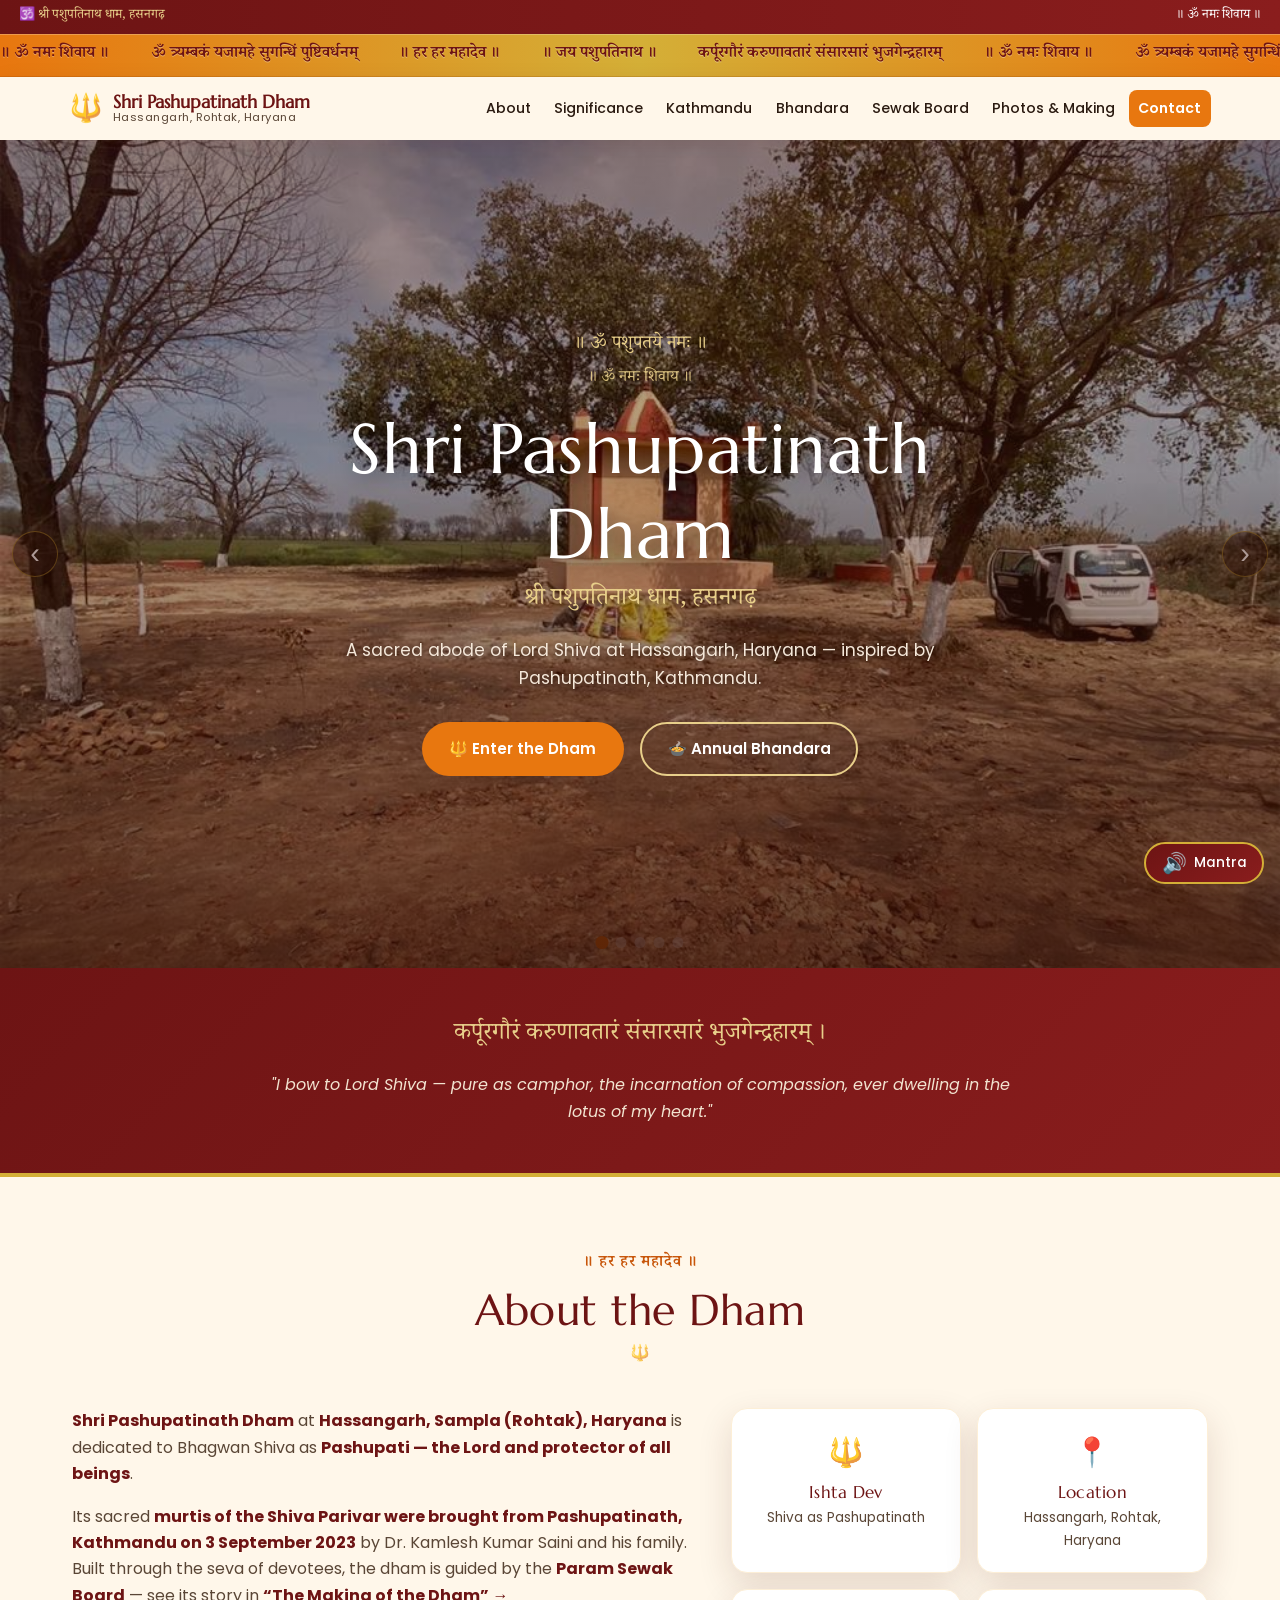
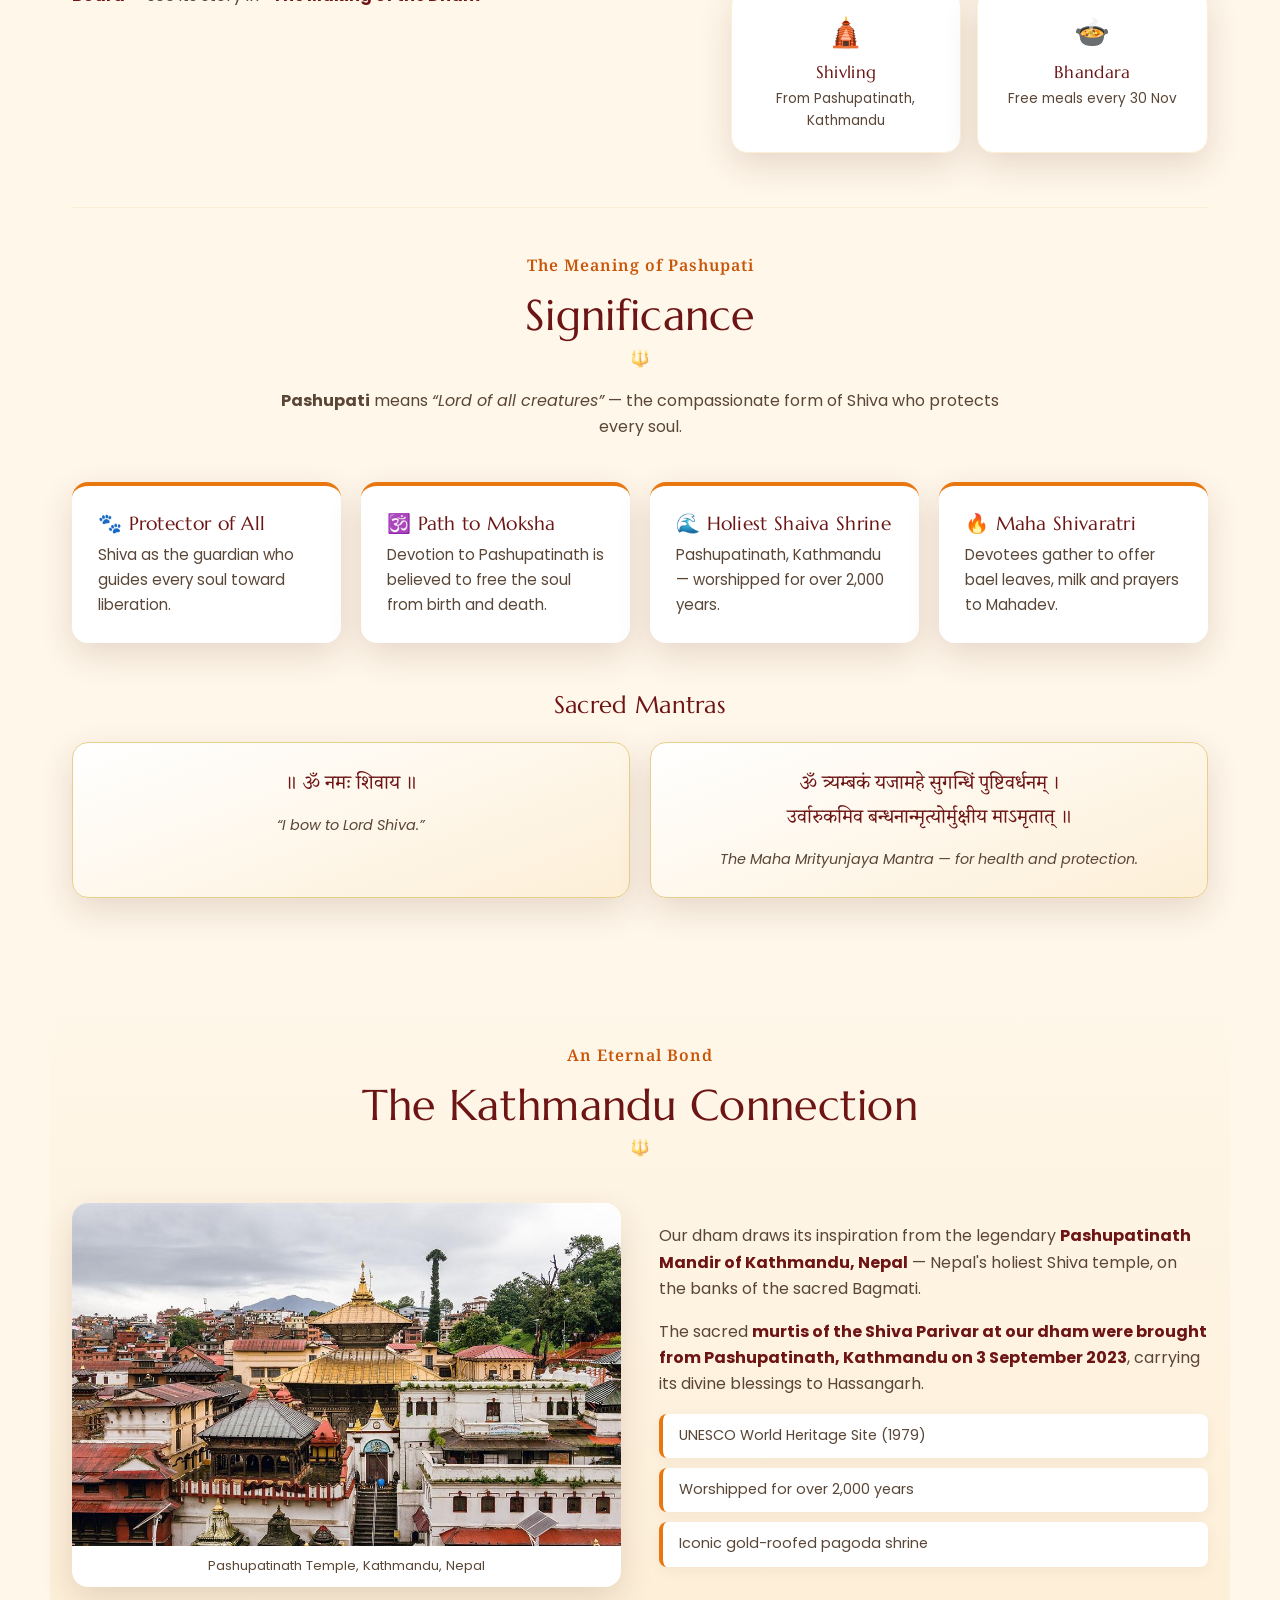
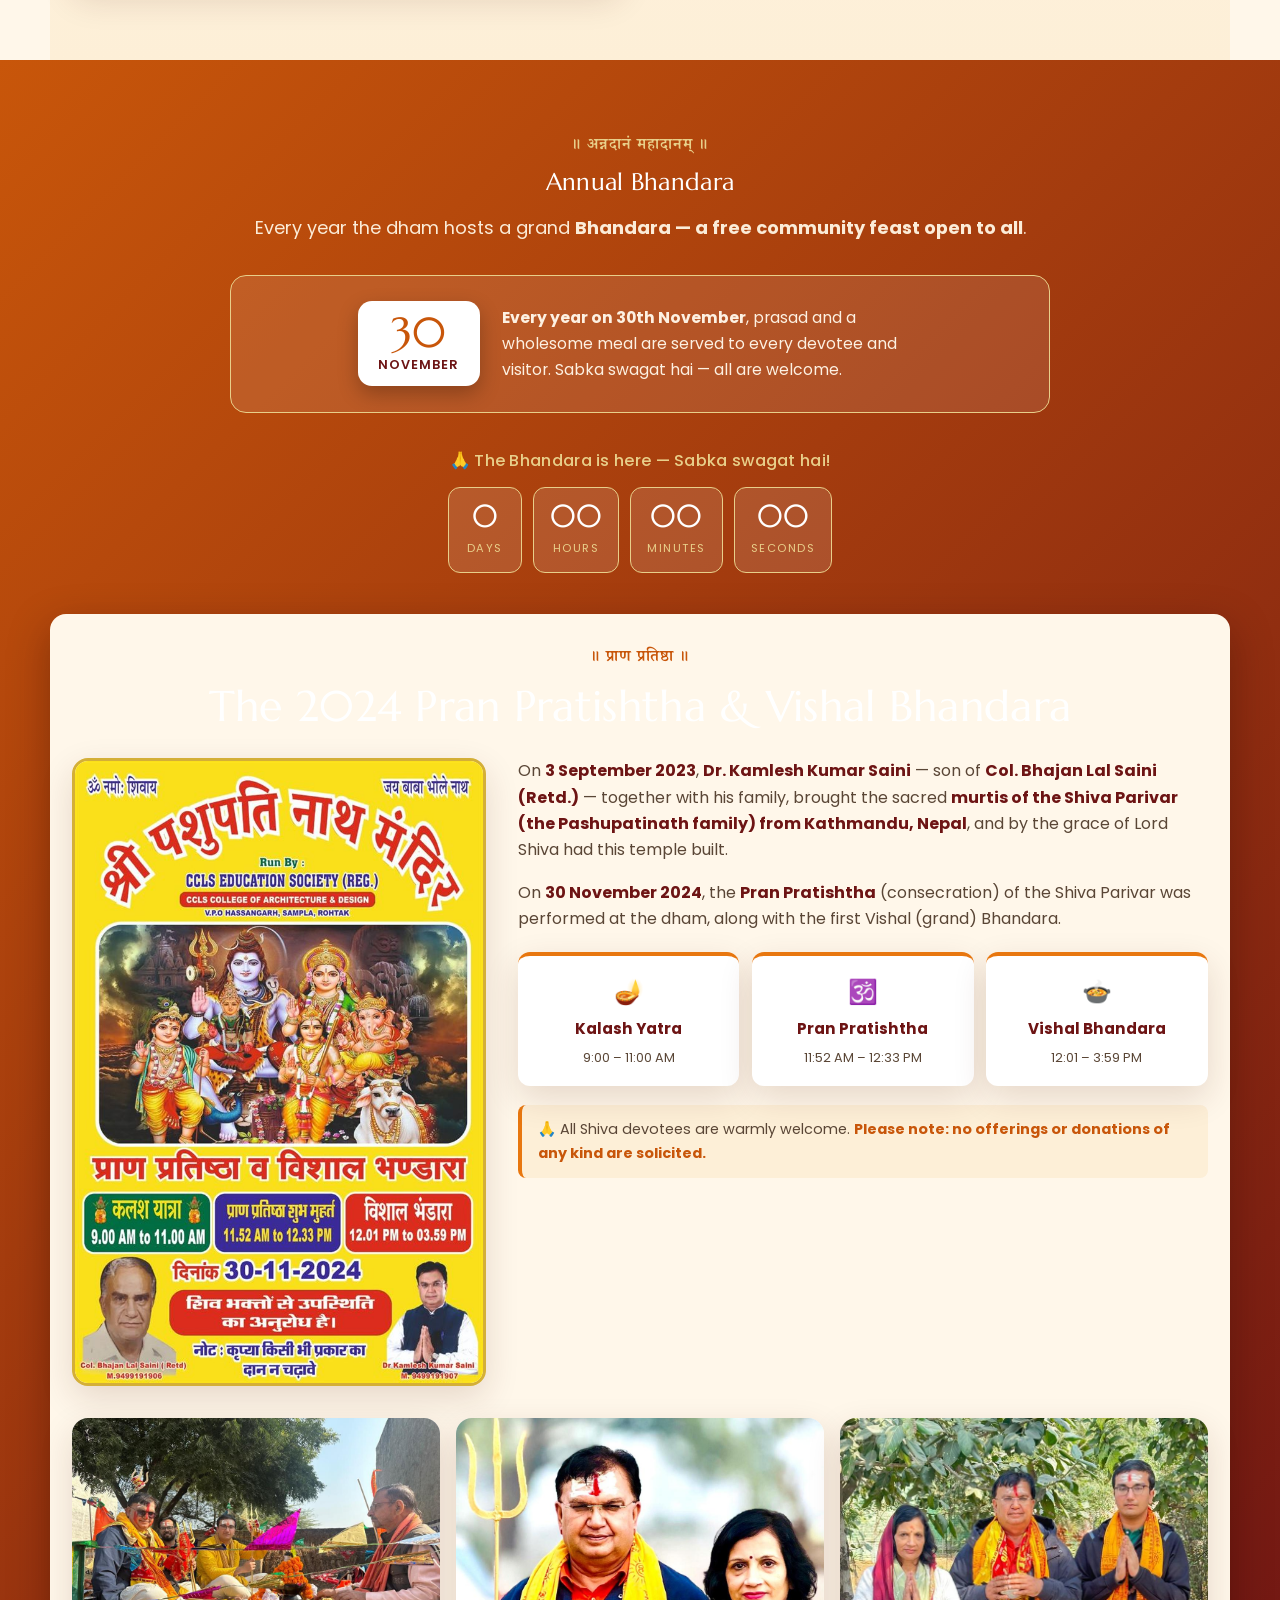
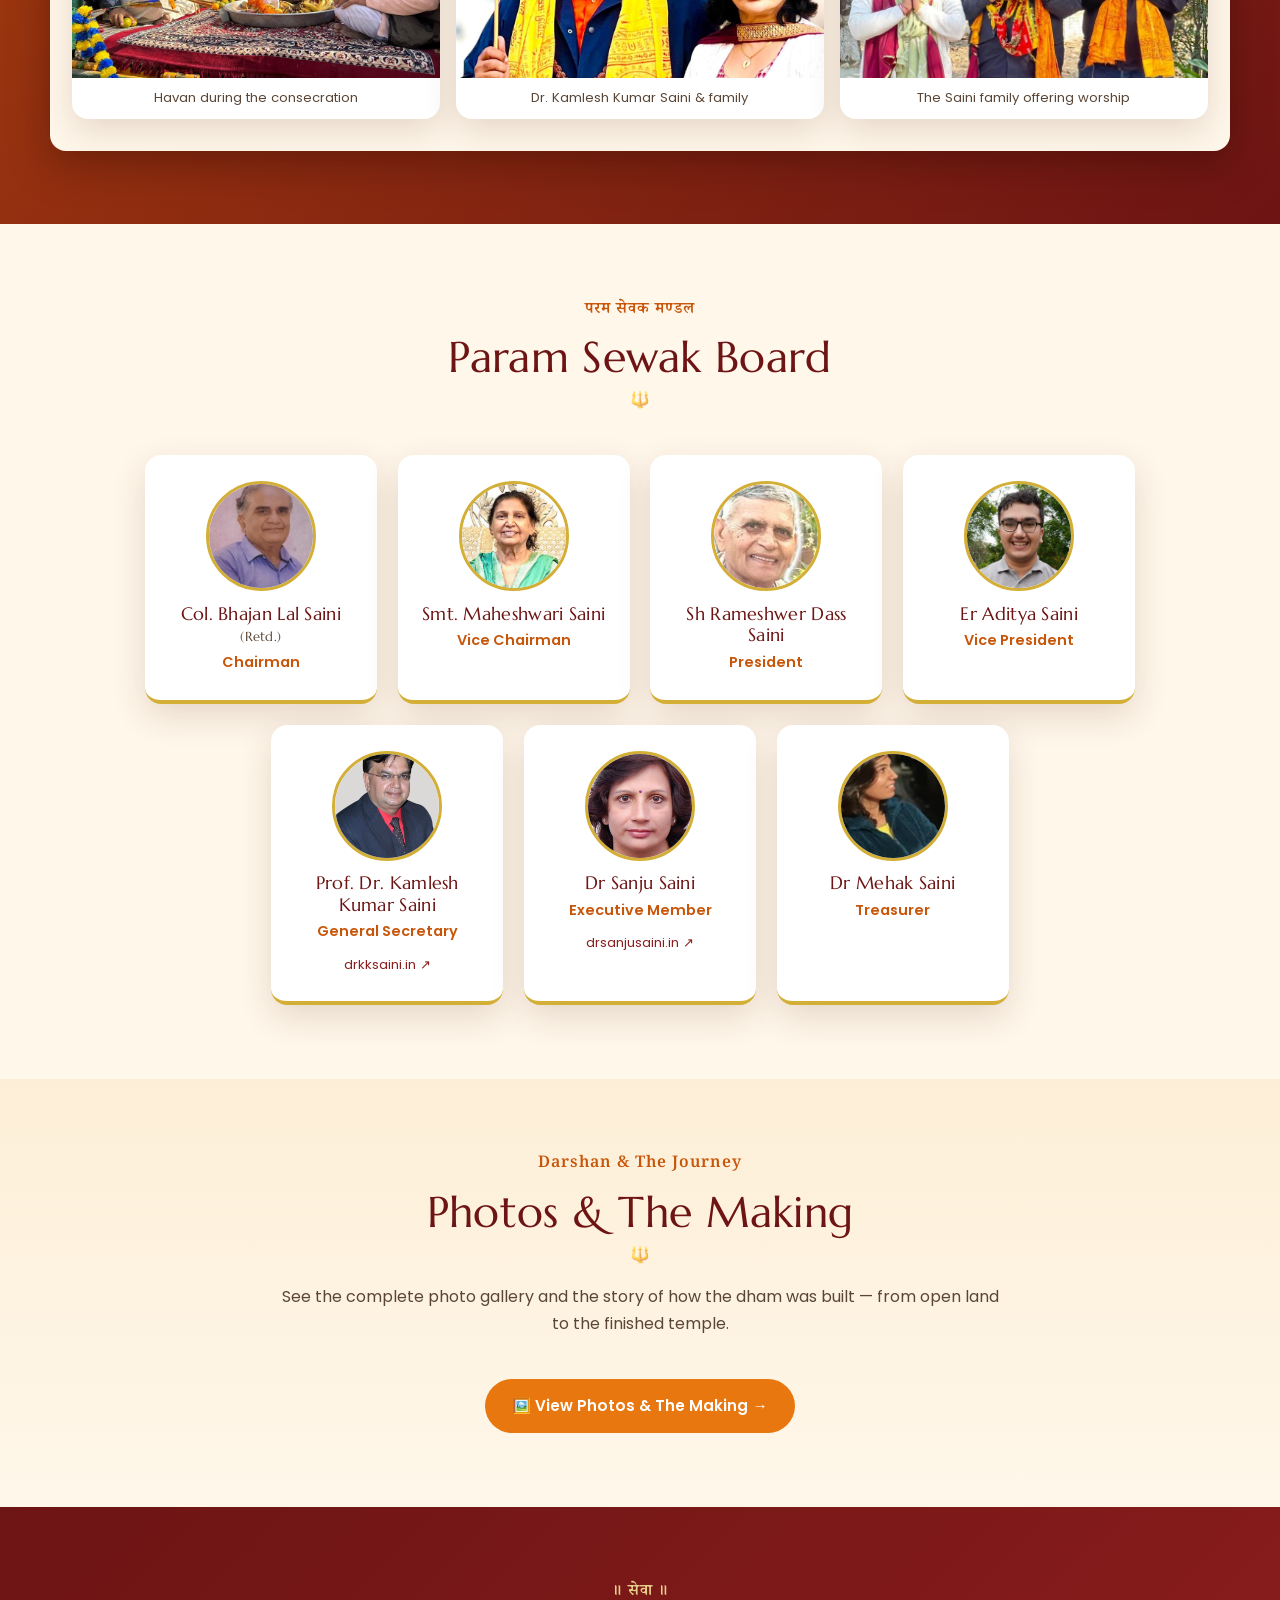
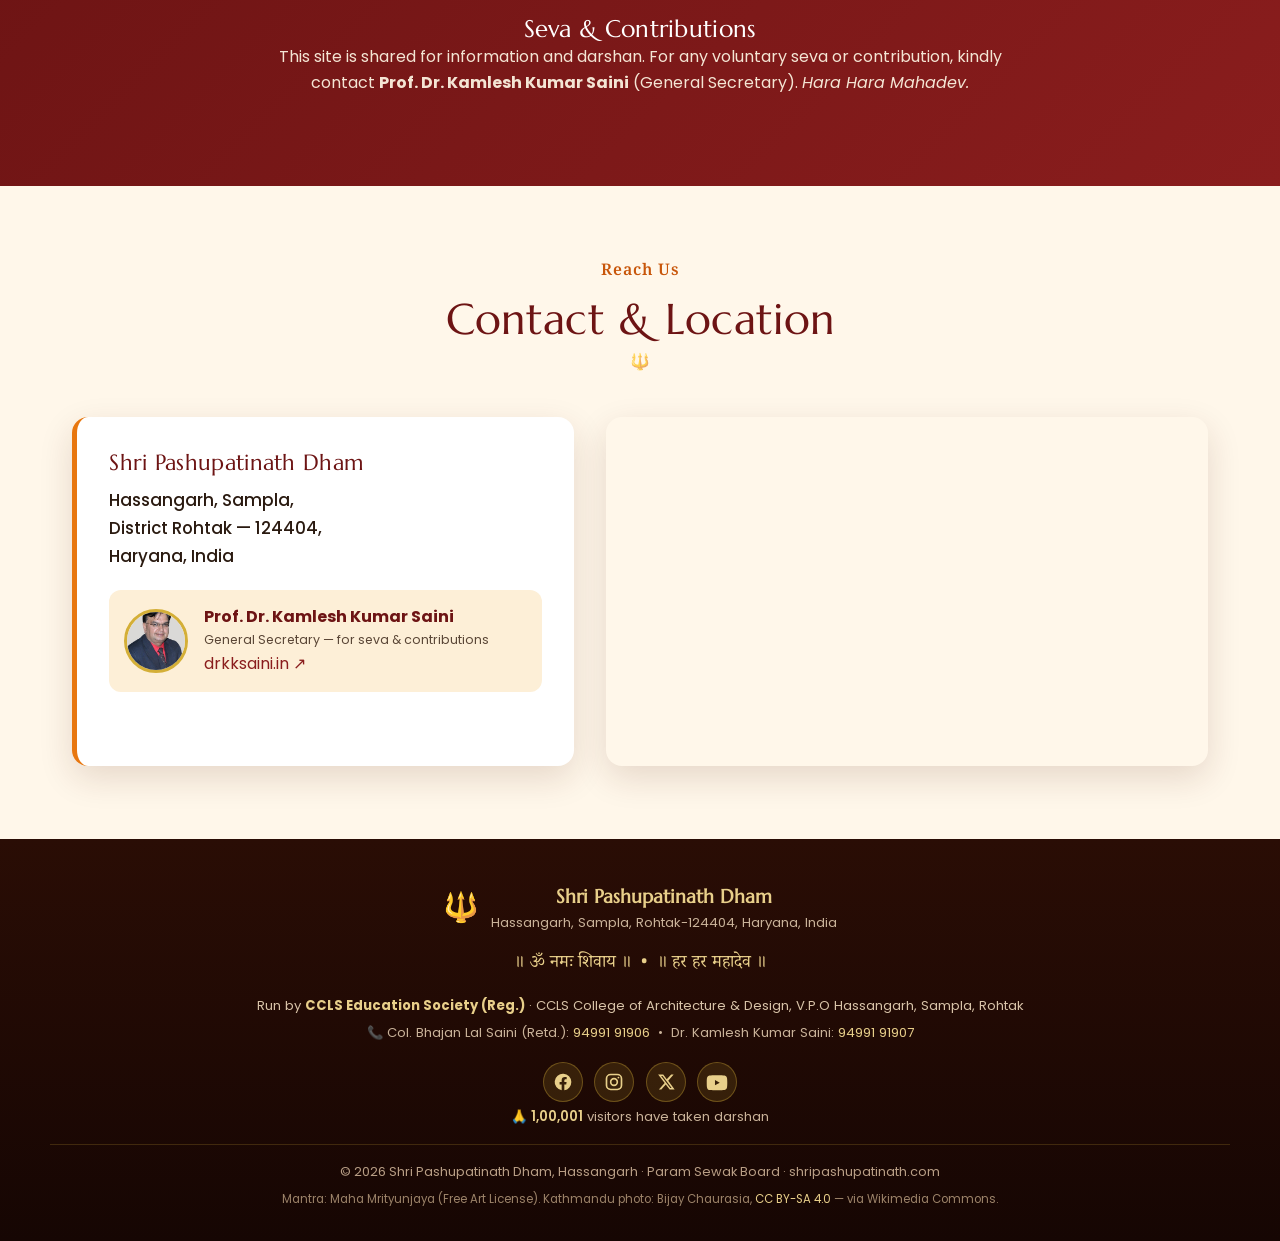
==== index.html @ c5fdb353 "Fix cropped family photo; replace Kalash Yatra image - Family-worship photo (a tall portrait) now to" ====
<!DOCTYPE html>
<html lang="en">
<head>
  <meta charset="UTF-8" />
  <meta name="viewport" content="width=device-width, initial-scale=1.0, viewport-fit=cover" />
  <meta name="theme-color" content="#6d1414" />
  <title>Shri Pashupatinath Dham, Hassangarh | श्री पशुपतिनाथ धाम</title>
  <meta name="description" content="Shri Pashupatinath Dham, Hassangarh, Sampla, Rohtak, Haryana — a temple of Lord Shiva (Pashupati), inspired by Pashupatinath Mandir, Kathmandu, from where the Shivling was brought." />
  <meta property="og:title" content="Shri Pashupatinath Dham, Hassangarh" />
  <meta property="og:description" content="A sacred abode of Lord Shiva in Hassangarh, Haryana — inspired by Pashupatinath, Kathmandu." />
  <meta property="og:type" content="website" />
  <link rel="preconnect" href="https://fonts.googleapis.com" />
  <link rel="preconnect" href="https://fonts.gstatic.com" crossorigin />
  <link href="https://fonts.googleapis.com/css2?family=Marcellus&family=Noto+Serif+Devanagari:wght@400;600;700&family=Poppins:wght@300;400;500;600&display=swap" rel="stylesheet" />
  <link rel="stylesheet" href="css/styles.css" />
  <link rel="icon" href="data:image/svg+xml,<svg xmlns='http://www.w3.org/2000/svg' viewBox='0 0 100 100'><text y='.9em' font-size='90'>🕉️</text></svg>" />
</head>
<body>

  <!-- Background mantra audio (loops continuously) -->
  <audio id="mantraAudio" loop preload="auto">
    <source src="assets/maha-mrityunjaya.ogg" type="audio/ogg" />
  </audio>
  <button id="audioToggle" class="audio-toggle" aria-label="Mute or play mantra">
    <span class="a-icon">🔊</span><span class="a-label">Mantra</span>
  </button>

  <div class="topbar">
    <span>🕉️ श्री पशुपतिनाथ धाम, हसनगढ़</span>
    <span class="topbar-om">॥ ॐ नमः शिवाय ॥</span>
  </div>

  <div class="mantra-marquee" aria-hidden="true">
    <div class="mantra-track">
      <span>॥ ॐ नमः शिवाय ॥</span><span>ॐ त्र्यम्बकं यजामहे सुगन्धिं पुष्टिवर्धनम्</span><span>॥ हर हर महादेव ॥</span><span>॥ जय पशुपतिनाथ ॥</span><span>कर्पूरगौरं करुणावतारं संसारसारं भुजगेन्द्रहारम्</span>
      <span>॥ ॐ नमः शिवाय ॥</span><span>ॐ त्र्यम्बकं यजामहे सुगन्धिं पुष्टिवर्धनम्</span><span>॥ हर हर महादेव ॥</span><span>॥ जय पशुपतिनाथ ॥</span><span>कर्पूरगौरं करुणावतारं संसारसारं भुजगेन्द्रहारम्</span>
    </div>
  </div>

  <header class="nav" id="nav">
    <div class="nav-inner">
      <a href="#home" class="brand">
        <span class="brand-icon">🔱</span>
        <span class="brand-text">
          <strong>Shri Pashupatinath Dham</strong>
          <small>Hassangarh, Rohtak, Haryana</small>
        </span>
      </a>
      <nav class="nav-links" id="navLinks">
        <a href="#about">About</a>
        <a href="#significance">Significance</a>
        <a href="#kathmandu">Kathmandu</a>
        <a href="#bhandara">Bhandara</a>
        <a href="#board">Sewak Board</a>
        <a href="making.html">Photos & Making</a>
        <a href="#contact" class="btn-donate">Contact</a>
      </nav>
      <button class="nav-toggle" id="navToggle" aria-label="Menu">☰</button>
    </div>
  </header>

  <!-- Hero slideshow -->
  <section class="hero" id="home">
    <div class="slideshow hero-ss" id="slideshow">
      <div class="slides">
        <figure class="slide"><img src="assets/gallery/img-28.jpg" alt="Shri Pashupatinath Dham, Hassangarh"/></figure>
        <figure class="slide"><img src="assets/gallery/img-29.jpg" alt="The finished dham"/></figure>
        <figure class="slide"><img src="assets/gallery/img-35.jpg" alt="Havan during the Pran Pratishtha"/></figure>
        <figure class="slide"><img src="assets/gallery/img-33.jpg" alt="Dr. Kamlesh Kumar Saini and family with the sacred trishul"/></figure>
        <figure class="slide poster-slide"><img src="assets/poster.jpg" alt="Pran Pratishtha & Vishal Bhandara invitation"/></figure>
      </div>
      <button class="slide-btn prev" id="slidePrev" aria-label="Previous slide">‹</button>
      <button class="slide-btn next" id="slideNext" aria-label="Next slide">›</button>
      <div class="slide-dots" id="slideDots"></div>
    </div>
    <div class="hero-overlay"></div>
    <div class="hero-content">
      <p class="hero-mantra">॥ ॐ पशुपतये नमः ॥</p>
      <p class="hero-mantra hero-mantra-2">॥ ॐ नमः शिवाय ॥</p>
      <h1>Shri Pashupatinath Dham</h1>
      <p class="hero-sub-hi">श्री पशुपतिनाथ धाम, हसनगढ़</p>
      <p class="hero-desc">A sacred abode of Lord Shiva at Hassangarh, Haryana — inspired by Pashupatinath, Kathmandu.</p>
      <div class="hero-btns">
        <a href="#about" class="btn btn-primary">🔱 Enter the Dham</a>
        <a href="#bhandara" class="btn btn-ghost">🍲 Annual Bhandara</a>
      </div>
    </div>
    <div class="hero-scroll">▼</div>
  </section>

  <!-- Quote strip -->
  <section class="quote-strip">
    <p class="quote-dev">कर्पूरगौरं करुणावतारं संसारसारं भुजगेन्द्रहारम् ।</p>
    <p class="quote-en">"I bow to Lord Shiva — pure as camphor, the incarnation of compassion, ever dwelling in the lotus of my heart."</p>
  </section>

  <!-- About & Significance -->
  <section class="section" id="about">
    <div class="section-head">
      <span class="eyebrow">॥ हर हर महादेव ॥</span>
      <h2>About the Dham</h2>
    </div>
    <div class="about-grid">
      <div class="about-text">
        <p><strong>Shri Pashupatinath Dham</strong> at <strong>Hassangarh, Sampla (Rohtak), Haryana</strong> is dedicated to Bhagwan Shiva as <strong>Pashupati — the Lord and protector of all beings</strong>.</p>
        <p>Its sacred <strong>murtis of the Shiva Parivar were brought from Pashupatinath, Kathmandu on 3 September 2023</strong> by Dr. Kamlesh Kumar Saini and his family. Built through the seva of devotees, the dham is guided by the <strong>Param Sewak Board</strong> — see its story in <a href="making.html"><strong>“The Making of the Dham” →</strong></a></p>
      </div>
      <div class="about-cards">
        <div class="mini-card"><span>🔱</span><h4>Ishta Dev</h4><p>Shiva as Pashupatinath</p></div>
        <div class="mini-card"><span>📍</span><h4>Location</h4><p>Hassangarh, Rohtak, Haryana</p></div>
        <div class="mini-card"><span>🛕</span><h4>Shivling</h4><p>From Pashupatinath, Kathmandu</p></div>
        <div class="mini-card"><span>🍲</span><h4>Bhandara</h4><p>Free meals every 30 Nov</p></div>
      </div>
    </div>

    <div class="section-head sig-subhead" id="significance">
      <span class="eyebrow">The Meaning of Pashupati</span>
      <h2>Significance</h2>
      <p class="section-lead"><strong>Pashupati</strong> means <em>“Lord of all creatures”</em> — the compassionate form of Shiva who protects every soul.</p>
    </div>
    <div class="sig-grid">
      <div class="sig-card"><h3>🐾 Protector of All</h3><p>Shiva as the guardian who guides every soul toward liberation.</p></div>
      <div class="sig-card"><h3>🕉️ Path to Moksha</h3><p>Devotion to Pashupatinath is believed to free the soul from birth and death.</p></div>
      <div class="sig-card"><h3>🌊 Holiest Shaiva Shrine</h3><p>Pashupatinath, Kathmandu — worshipped for over 2,000 years.</p></div>
      <div class="sig-card"><h3>🔥 Maha Shivaratri</h3><p>Devotees gather to offer bael leaves, milk and prayers to Mahadev.</p></div>
    </div>

    <div class="mantra-block">
      <h3>Sacred Mantras</h3>
      <div class="mantra-cards">
        <div class="mantra-card">
          <p class="m-dev">॥ ॐ नमः शिवाय ॥</p>
          <p class="m-en">“I bow to Lord Shiva.”</p>
        </div>
        <div class="mantra-card">
          <p class="m-dev">ॐ त्र्यम्बकं यजामहे सुगन्धिं पुष्टिवर्धनम् ।<br/>उर्वारुकमिव बन्धनान्मृत्योर्मुक्षीय माऽमृतात् ॥</p>
          <p class="m-en">The Maha Mrityunjaya Mantra — for health and protection.</p>
        </div>
      </div>
    </div>
  </section>

  <!-- Kathmandu Connection -->
  <section class="section kathmandu" id="kathmandu">
    <div class="section-head">
      <span class="eyebrow">An Eternal Bond</span>
      <h2>The Kathmandu Connection</h2>
    </div>
    <div class="kath-grid">
      <figure class="kath-photo">
        <img src="assets/kathmandu-pashupatinath.jpg" alt="Pashupatinath Temple, Kathmandu, Nepal" loading="lazy" />
        <figcaption>Pashupatinath Temple, Kathmandu, Nepal</figcaption>
      </figure>
      <div class="kath-text">
        <p>Our dham draws its inspiration from the legendary <strong>Pashupatinath Mandir of Kathmandu, Nepal</strong> — Nepal's holiest Shiva temple, on the banks of the sacred Bagmati.</p>
        <p>The sacred <strong>murtis of the Shiva Parivar at our dham were brought from Pashupatinath, Kathmandu on 3 September 2023</strong>, carrying its divine blessings to Hassangarh.</p>
        <ul class="kath-facts">
          <li>UNESCO World Heritage Site (1979)</li>
          <li>Worshipped for over 2,000 years</li>
          <li>Iconic gold-roofed pagoda shrine</li>
        </ul>
      </div>
    </div>
  </section>

  <!-- Bhandara (annual + 2024 Pran Pratishtha) -->
  <section class="section bhandara" id="bhandara">
    <div class="bhandara-inner">
      <span class="eyebrow light">॥ अन्नदानं महादानम् ॥</span>
      <h2>Annual Bhandara</h2>
      <p class="bhandara-lead">Every year the dham hosts a grand <strong>Bhandara — a free community feast open to all</strong>.</p>
      <div class="bhandara-date">
        <div class="date-badge">
          <span class="d-day">30</span>
          <span class="d-mon">November</span>
        </div>
        <p><strong>Every year on 30th November</strong>, prasad and a wholesome meal are served to every devotee and visitor. Sabka swagat hai — all are welcome.</p>
      </div>

      <!-- Countdown to next Bhandara -->
      <div class="countdown" id="countdown" data-target="2026-11-30T09:00:00">
        <h3>⏳ Countdown to the next Bhandara — 30 November 2026</h3>
        <div class="cd-grid">
          <div class="cd-box"><span id="cd-days">--</span><small>Days</small></div>
          <div class="cd-box"><span id="cd-hours">--</span><small>Hours</small></div>
          <div class="cd-box"><span id="cd-mins">--</span><small>Minutes</small></div>
          <div class="cd-box"><span id="cd-secs">--</span><small>Seconds</small></div>
        </div>
      </div>
    </div>

    <!-- 2024 Pran Pratishtha & Vishal Bhandara -->
    <div class="bhandara-2024">
      <div class="section-head">
        <span class="eyebrow">॥ प्राण प्रतिष्ठा ॥</span>
        <h2>The 2024 Pran Pratishtha &amp; Vishal Bhandara</h2>
      </div>
      <div class="prat-grid">
        <div class="prat-poster">
          <img src="assets/poster.jpg" alt="Shri Pashupatinath Mandir — Pran Pratishtha & Vishal Bhandara invitation" loading="lazy" />
        </div>
        <div class="prat-text">
          <p>On <strong>3 September 2023</strong>, <strong>Dr. Kamlesh Kumar Saini</strong> — son of <strong>Col. Bhajan Lal Saini (Retd.)</strong> — together with his family, brought the sacred <strong>murtis of the Shiva Parivar (the Pashupatinath family) from Kathmandu, Nepal</strong>, and by the grace of Lord Shiva had this temple built.</p>
          <p>On <strong>30 November 2024</strong>, the <strong>Pran Pratishtha</strong> (consecration) of the Shiva Parivar was performed at the dham, along with the first Vishal (grand) Bhandara.</p>
          <div class="prat-schedule">
            <div class="prat-slot"><span>🪔</span><strong>Kalash Yatra</strong><small>9:00 – 11:00 AM</small></div>
            <div class="prat-slot"><span>🕉️</span><strong>Pran Pratishtha</strong><small>11:52 AM – 12:33 PM</small></div>
            <div class="prat-slot"><span>🍲</span><strong>Vishal Bhandara</strong><small>12:01 – 3:59 PM</small></div>
          </div>
          <p class="prat-note">🙏 All Shiva devotees are warmly welcome. <strong>Please note: no offerings or donations of any kind are solicited.</strong></p>
        </div>
      </div>
      <div class="prat-photos">
        <figure><img src="assets/gallery/img-35.jpg" alt="Havan during the Pran Pratishtha" loading="lazy"/><figcaption>Havan during the consecration</figcaption></figure>
        <figure><img src="assets/gallery/img-33.jpg" alt="Dr. Kamlesh Kumar Saini and family with the sacred trishul" loading="lazy"/><figcaption>Dr. Kamlesh Kumar Saini &amp; family</figcaption></figure>
        <figure><img class="fit-top" src="assets/gallery/img-30.jpg" alt="The Saini family offering worship" loading="lazy"/><figcaption>The Saini family offering worship</figcaption></figure>
      </div>
    </div>
  </section>

  <!-- Param Sewak Board -->
  <section class="section" id="board">
    <div class="section-head">
      <span class="eyebrow">परम सेवक मण्डल</span>
      <h2>Param Sewak Board</h2>
    </div>
    <div class="board-grid">
      <div class="board-card">
        <div class="board-avatar has-photo"><img src="assets/bhajan-saini.jpg" alt="Col. Bhajan Lal Saini (Retd.)" loading="lazy"/></div>
        <h3>Col. Bhajan Lal Saini <span>(Retd.)</span></h3>
        <p class="role">Chairman</p>
      </div>
      <div class="board-card">
        <div class="board-avatar has-photo"><img src="assets/maheshwari-saini.jpg" alt="Smt. Maheshwari Saini" loading="lazy"/></div>
        <h3>Smt. Maheshwari Saini</h3>
        <p class="role">Vice Chairman</p>
      </div>
      <div class="board-card">
        <div class="board-avatar has-photo"><img src="assets/rameshwar-saini.jpg" alt="Sh Rameshwer Dass Saini" loading="lazy"/></div>
        <h3>Sh Rameshwer Dass Saini</h3>
        <p class="role">President</p>
      </div>
      <div class="board-card">
        <div class="board-avatar has-photo"><img src="assets/aditya-saini.jpg" alt="Er Aditya Saini" loading="lazy"/></div>
        <h3>Er Aditya Saini</h3>
        <p class="role">Vice President</p>
      </div>
      <div class="board-card">
        <div class="board-avatar has-photo"><img src="assets/dr-kk-saini.jpg" alt="Prof. Dr. Kamlesh Kumar Saini" loading="lazy"/></div>
        <h3>Prof. Dr. Kamlesh Kumar Saini</h3>
        <p class="role">General Secretary</p>
        <p class="board-bio"><a href="https://drkksaini.in/" target="_blank" rel="noopener">drkksaini.in ↗</a></p>
      </div>
      <div class="board-card">
        <div class="board-avatar has-photo"><img src="assets/dr-sanju-saini.jpg" alt="Dr Sanju Saini" loading="lazy"/></div>
        <h3>Dr Sanju Saini</h3>
        <p class="role">Executive Member</p>
        <p class="board-bio"><a href="https://drsanjusaini.in/" target="_blank" rel="noopener">drsanjusaini.in ↗</a></p>
      </div>
      <div class="board-card">
        <div class="board-avatar has-photo"><img src="assets/mehak-saini.jpg" alt="Dr Mehak Saini" loading="lazy"/></div>
        <h3>Dr Mehak Saini</h3>
        <p class="role">Treasurer</p>
      </div>
    </div>
  </section>

  <!-- Photos & Making banner -->
  <section class="section section-alt" id="gallery">
    <div class="section-head">
      <span class="eyebrow">Darshan &amp; The Journey</span>
      <h2>Photos &amp; The Making</h2>
      <p class="section-lead">See the complete photo gallery and the story of how the dham was built — from open land to the finished temple.</p>
    </div>
    <div class="gallery-cta">
      <a href="making.html" class="btn btn-primary">🖼️ View Photos &amp; The Making →</a>
    </div>
  </section>

  <!-- Seva -->
  <section class="section donate" id="seva">
    <div class="donate-inner">
      <span class="eyebrow light">॥ सेवा ॥</span>
      <h2>Seva & Contributions</h2>
      <p>This site is shared for information and darshan. For any voluntary seva or contribution, kindly contact <strong>Prof. Dr. Kamlesh Kumar Saini</strong> (General Secretary). <em>Hara Hara Mahadev.</em></p>
    </div>
  </section>

  <!-- Contact -->
  <section class="section" id="contact">
    <div class="section-head">
      <span class="eyebrow">Reach Us</span>
      <h2>Contact & Location</h2>
    </div>
    <div class="contact-grid">
      <div class="contact-info">
        <h3>Shri Pashupatinath Dham</h3>
        <p class="addr">Hassangarh, Sampla,<br/>District Rohtak — 124404,<br/>Haryana, India</p>
        <div class="contact-person">
          <img src="assets/dr-kk-saini.jpg" alt="Prof. Dr. Kamlesh Kumar Saini" />
          <div>
            <strong>Prof. Dr. Kamlesh Kumar Saini</strong>
            <small>General Secretary — for seva &amp; contributions</small>
            <a href="https://drkksaini.in/" target="_blank" rel="noopener">drkksaini.in ↗</a>
          </div>
        </div>
      </div>
      <div class="contact-map">
        <iframe
          title="Location of Shri Pashupatinath Dham, Hassangarh"
          src="https://maps.google.com/maps?q=Hassangarh%2C%20Sampla%2C%20Rohtak%2C%20Haryana%20124404&t=&z=12&ie=UTF8&iwloc=&output=embed"
          loading="lazy" referrerpolicy="no-referrer-when-downgrade"></iframe>
      </div>
    </div>
  </section>

  <footer class="footer">
    <div class="footer-inner">
      <div class="footer-brand">
        <span class="brand-icon">🔱</span>
        <div>
          <strong>Shri Pashupatinath Dham</strong>
          <p>Hassangarh, Sampla, Rohtak-124404, Haryana, India</p>
        </div>
      </div>
      <p class="footer-mantra">॥ ॐ नमः शिवाय ॥ &nbsp;•&nbsp; ॥ हर हर महादेव ॥</p>
      <p class="footer-run">Run by <strong>CCLS Education Society (Reg.)</strong> · CCLS College of Architecture &amp; Design, V.P.O Hassangarh, Sampla, Rohtak</p>
      <p class="footer-contact">📞 Col. Bhajan Lal Saini (Retd.): <a href="tel:+919499191906">94991&nbsp;91906</a> &nbsp;•&nbsp; Dr. Kamlesh Kumar Saini: <a href="tel:+919499191907">94991&nbsp;91907</a></p>

      <nav class="footer-social" aria-label="Social media">
        <a href="#" class="soc" data-net="facebook" aria-label="Facebook" title="Facebook (coming soon)"><svg viewBox="0 0 24 24" width="20" height="20" fill="currentColor"><path d="M22 12a10 10 0 1 0-11.6 9.9v-7H7.9V12h2.5V9.8c0-2.5 1.5-3.9 3.8-3.9 1.1 0 2.2.2 2.2.2v2.5h-1.2c-1.2 0-1.6.8-1.6 1.6V12h2.7l-.4 2.9h-2.3v7A10 10 0 0 0 22 12z"/></svg></a>
        <a href="#" class="soc" data-net="instagram" aria-label="Instagram" title="Instagram (coming soon)"><svg viewBox="0 0 24 24" width="20" height="20" fill="none" stroke="currentColor" stroke-width="2"><rect x="3" y="3" width="18" height="18" rx="5"/><circle cx="12" cy="12" r="4"/><circle cx="17.3" cy="6.7" r="1.1" fill="currentColor" stroke="none"/></svg></a>
        <a href="#" class="soc" data-net="x" aria-label="X" title="X / Twitter (coming soon)"><svg viewBox="0 0 24 24" width="18" height="18" fill="currentColor"><path d="M18.9 2h3.3l-7.2 8.3L23.5 22h-6.6l-5.2-6.8L5.8 22H2.5l7.7-8.8L1.5 2h6.8l4.7 6.2L18.9 2zm-1.2 18h1.8L7.4 3.9H5.5L17.7 20z"/></svg></a>
        <a href="#" class="soc" data-net="youtube" aria-label="YouTube" title="YouTube (coming soon)"><svg viewBox="0 0 24 24" width="22" height="22" fill="currentColor"><path d="M23 8.2s-.2-1.6-.9-2.3c-.8-.9-1.8-.9-2.2-1C16.8 4.6 12 4.6 12 4.6h0s-4.8 0-7.9.3c-.4 0-1.4.1-2.2 1C1.2 6.6 1 8.2 1 8.2S.8 10.1.8 12v1.7c0 1.9.2 3.8.2 3.8s.2 1.6.9 2.3c.8.9 1.9.8 2.4.9 1.7.2 7.7.3 7.7.3s4.8 0 7.9-.3c.4 0 1.4-.1 2.2-1 .7-.7.9-2.3.9-2.3s.2-1.9.2-3.8V12c0-1.9-.2-3.8-.2-3.8zM9.8 15.5V9.9l5.2 2.8-5.2 2.8z"/></svg></a>
      </nav>

      <p class="footer-visits" title="Total visits to this site">🙏 <span id="visitCount">—</span> visitors have taken darshan</p>
      <p class="footer-copy">© <span id="year"></span> Shri Pashupatinath Dham, Hassangarh · Param Sewak Board · shripashupatinath.com</p>
      <p class="footer-credit">Mantra: Maha Mrityunjaya (Free Art License). Kathmandu photo: Bijay Chaurasia, <a href="https://creativecommons.org/licenses/by-sa/4.0" target="_blank" rel="noopener">CC BY-SA 4.0</a> — via Wikimedia Commons.</p>
    </div>
  </footer>

  <div class="lightbox" id="lightbox">
    <span class="lb-close" id="lbClose">✕</span>
    <img id="lbImg" src="" alt="Darshan" />
  </div>

  <script src="js/script.js"></script>
</body>
</html>
---- css/styles.css ----
/* ===== Shri Pashupatinath Dham — Theme ===== */
:root{
  --saffron:#e8770f;
  --saffron-deep:#c8560a;
  --maroon:#6d1414;
  --maroon-2:#8a1d1d;
  --gold:#d4af37;
  --gold-soft:#e8cf8a;
  --cream:#fff7ea;
  --cream-2:#fdefd7;
  --ink:#2a1a10;
  --ink-soft:#5a4636;
  --shadow:0 12px 34px rgba(80,30,0,.14);
  --radius:16px;
  --maxw:1180px;
}
*{box-sizing:border-box;margin:0;padding:0}
html{scroll-behavior:smooth}
body{
  font-family:'Poppins',sans-serif;
  color:var(--ink);
  background:var(--cream);
  line-height:1.65;
  overflow-x:hidden;
}
h1,h2,h3,h4{font-family:'Marcellus',serif;font-weight:400;letter-spacing:.3px;line-height:1.2}
a{color:var(--maroon-2);text-decoration:none;transition:.2s}
a:hover{color:var(--saffron-deep)}
img{max-width:100%;display:block}
.dev{font-family:'Noto Serif Devanagari',serif}

/* ===== Top bar ===== */
.topbar{
  background:linear-gradient(90deg,var(--maroon),var(--maroon-2));
  color:var(--gold-soft);
  font-size:.82rem;
  display:flex;justify-content:space-between;align-items:center;
  padding:.4rem 1.2rem;
  font-family:'Noto Serif Devanagari',serif;
}
.topbar-om{color:#fff}
@media(max-width:600px){.topbar{font-size:.7rem;padding:.35rem .7rem}}

/* ===== Scrolling mantra marquee ===== */
.mantra-marquee{
  background:linear-gradient(90deg,var(--saffron),var(--gold),var(--saffron));
  overflow:hidden;white-space:nowrap;position:relative;
  border-top:1px solid rgba(255,255,255,.25);
  border-bottom:1px solid rgba(140,60,0,.2);
}
.mantra-track{
  display:inline-flex;gap:2.6rem;padding:.45rem 0;
  animation:marquee 34s linear infinite;
  will-change:transform;
}
.mantra-track span{
  font-family:'Noto Serif Devanagari',serif;
  color:var(--maroon);font-weight:600;font-size:1rem;
  text-shadow:0 1px 0 rgba(255,255,255,.35);
}
@keyframes marquee{from{transform:translateX(0)}to{transform:translateX(-50%)}}
.mantra-marquee:hover .mantra-track{animation-play-state:paused}

/* ===== Audio toggle ===== */
.audio-toggle{
  position:fixed;right:16px;bottom:16px;z-index:120;
  padding:.55rem .95rem;border-radius:40px;border:2px solid var(--gold);
  background:linear-gradient(145deg,var(--maroon),var(--maroon-2));
  color:#fff;font-size:1rem;cursor:pointer;box-shadow:var(--shadow);
  display:inline-flex;align-items:center;gap:.45rem;transition:.25s;
  font-family:'Poppins',sans-serif;font-weight:500;
}
.audio-toggle .a-icon{font-size:1.25rem;line-height:1}
.audio-toggle .a-label{font-size:.85rem}
.audio-toggle:hover{transform:translateY(-2px)}
.audio-toggle.playing{animation:pulse 2.6s ease-in-out infinite}
.audio-toggle.muted{opacity:.85;background:linear-gradient(145deg,#4a4038,#2f2822)}
@keyframes pulse{0%,100%{box-shadow:0 0 0 0 rgba(212,175,55,.5)}50%{box-shadow:0 0 0 12px rgba(212,175,55,0)}}
@media(max-width:600px){.audio-toggle .a-label{display:none}.audio-toggle{padding:.6rem;border-radius:50%}}

/* ===== Nav ===== */
.nav{position:sticky;top:0;z-index:100;background:rgba(255,247,234,.96);
  backdrop-filter:blur(8px);box-shadow:0 2px 18px rgba(90,30,0,.08);}
.nav-inner{max-width:var(--maxw);margin:auto;display:flex;align-items:center;
  justify-content:space-between;padding:.55rem 1.2rem;gap:1rem}
.brand{display:flex;align-items:center;gap:.6rem;color:var(--maroon)}
.brand-icon{font-size:1.7rem}
.brand-text{display:flex;flex-direction:column;line-height:1.05}
.brand-text strong{font-family:'Marcellus',serif;font-size:1.12rem;color:var(--maroon)}
.brand-text small{font-size:.7rem;color:var(--ink-soft);letter-spacing:.5px}
.nav-links{display:flex;align-items:center;gap:.25rem;flex-wrap:wrap}
.nav-links a{padding:.45rem .6rem;font-size:.88rem;color:var(--ink);border-radius:8px;font-weight:500}
.nav-links a:hover{background:var(--cream-2);color:var(--maroon)}
.btn-donate{background:var(--saffron);color:#fff!important;font-weight:600!important}
.btn-donate:hover{background:var(--saffron-deep)!important}
.nav-toggle{display:none;background:none;border:none;font-size:1.6rem;color:var(--maroon);cursor:pointer}
@media(max-width:960px){
  .nav-toggle{display:block}
  .nav-links{position:absolute;top:100%;right:0;left:0;flex-direction:column;
    align-items:stretch;background:var(--cream);padding:.6rem;gap:.15rem;
    box-shadow:var(--shadow);max-height:0;overflow:hidden;transition:max-height .35s}
  .nav-links.open{max-height:640px;padding:.6rem}
  .nav-links a{padding:.7rem .9rem}
}

/* ===== Buttons ===== */
.btn{display:inline-block;padding:.8rem 1.6rem;border-radius:40px;font-weight:600;
  font-size:.95rem;transition:.25s;cursor:pointer;border:2px solid transparent}
.btn-primary{background:var(--saffron);color:#fff}
.btn-primary:hover{background:var(--saffron-deep);color:#fff;transform:translateY(-2px)}
.btn-ghost{background:transparent;color:#fff;border-color:var(--gold-soft)}
.btn-ghost:hover{background:rgba(255,255,255,.15);color:#fff}

/* ===== Hero ===== */
.hero{position:relative;min-height:92vh;display:flex;align-items:center;justify-content:center;
  text-align:center;color:#fff;
  background:linear-gradient(rgba(40,10,0,.2),rgba(40,10,0,.2)),url('../assets/gallery/img-28.jpg') center/cover no-repeat;}
.hero-overlay{position:absolute;inset:0;
  background:linear-gradient(180deg,rgba(60,15,5,.55),rgba(60,15,5,.35) 40%,rgba(50,12,4,.78));}
.hero-content{position:relative;z-index:2;max-width:820px;padding:2rem 1.4rem}
.hero-mantra{font-family:'Noto Serif Devanagari',serif;color:var(--gold-soft);
  font-size:1.15rem;margin-bottom:.25rem;text-shadow:0 2px 8px rgba(0,0,0,.6)}
.hero-mantra-2{font-size:.98rem;opacity:.9;margin-bottom:1rem}
.hero h1{font-size:clamp(2.4rem,6vw,4.4rem);text-shadow:0 4px 22px rgba(0,0,0,.55);color:#fff}
.hero-sub-hi{font-family:'Noto Serif Devanagari',serif;font-size:1.5rem;color:var(--gold-soft);margin:.3rem 0 1rem}
.hero-desc{font-size:1.06rem;max-width:640px;margin:0 auto 1.8rem;color:#f5e8da;text-shadow:0 1px 6px rgba(0,0,0,.5)}
.hero-btns{display:flex;gap:1rem;justify-content:center;flex-wrap:wrap}
.hero-scroll{position:absolute;bottom:22px;left:50%;transform:translateX(-50%);color:var(--gold-soft);
  font-size:1.4rem;z-index:2;animation:bob 1.8s infinite}
@keyframes bob{0%,100%{transform:translate(-50%,0)}50%{transform:translate(-50%,10px)}}

/* ===== Slideshow ===== */
.slideshow-section{background:linear-gradient(180deg,#1c0803,#2a0d05);padding:2rem 1rem}
.slideshow{position:relative;max-width:var(--maxw);margin:auto;height:520px;overflow:hidden;
  border-radius:var(--radius);border:2px solid rgba(212,175,55,.4);box-shadow:var(--shadow)}
.slides{height:100%}
.slide{position:absolute;inset:0;margin:0;opacity:0;transition:opacity .8s ease;
  display:flex;align-items:center;justify-content:center;background:#160603}
.slide.active{opacity:1}
.slide img{max-width:100%;max-height:100%;width:auto;height:auto;object-fit:contain;cursor:zoom-in}
.slide figcaption{position:absolute;left:0;right:0;bottom:0;padding:1rem 1.2rem;
  background:linear-gradient(transparent,rgba(20,5,0,.85));color:#fff;text-align:center;
  font-size:.95rem;font-family:'Marcellus',serif}
.slide-btn{position:absolute;top:50%;transform:translateY(-50%);z-index:3;
  width:46px;height:46px;border-radius:50%;border:1px solid rgba(212,175,55,.5);
  background:rgba(20,5,0,.45);color:#fff;font-size:1.8rem;line-height:1;cursor:pointer;transition:.2s}
.slide-btn:hover{background:var(--saffron)}
.slide-btn.prev{left:12px}
.slide-btn.next{right:12px}
.slide-dots{position:absolute;bottom:56px;left:50%;transform:translateX(-50%);z-index:3;display:flex;gap:.5rem}
.slide-dots button{width:11px;height:11px;border-radius:50%;border:none;cursor:pointer;
  background:rgba(255,255,255,.45);transition:.2s;padding:0}
.slide-dots button.active{background:var(--saffron);transform:scale(1.2)}
@media(max-width:700px){.slideshow{height:400px}.slide-dots{bottom:50px}}
@media(max-width:440px){.slideshow{height:330px}.slide figcaption{font-size:.82rem;padding:.7rem}}

/* Hero-as-slideshow overrides */
.hero{overflow:hidden}
.hero-ss{position:absolute;inset:0;z-index:1;height:100%;max-width:none;margin:0;border:0;border-radius:0;box-shadow:none}
.hero-ss .slides{position:absolute;inset:0}
.hero-ss .slide{background:#160603}
.hero-ss .slide img{width:100%;height:100%;object-fit:cover;cursor:default}
.hero-ss .poster-slide img{object-fit:contain;cursor:zoom-in}
.hero .hero-overlay{z-index:2;pointer-events:none}
.hero .hero-content{z-index:3;transition:opacity .5s ease}
.hero-ss .slide-dots{bottom:20px}
.hero .hero-scroll{display:none}
.hero.show-poster .hero-content{opacity:0;visibility:hidden}
.hero.show-poster .hero-overlay{background:rgba(15,4,0,.28)}
@media(max-width:700px){.hero-ss .slide-dots{bottom:16px}}

/* ===== Quote strip ===== */
.quote-strip{background:linear-gradient(135deg,var(--maroon),var(--maroon-2));color:#fff;
  text-align:center;padding:3rem 1.4rem;border-bottom:4px solid var(--gold)}
.quote-dev{font-family:'Noto Serif Devanagari',serif;font-size:1.5rem;color:var(--gold-soft);line-height:1.7}
.quote-en{max-width:760px;margin:1rem auto 0;font-style:italic;color:#f2e3d0;font-size:1rem}

/* ===== Sections ===== */
.section{max-width:var(--maxw);margin:auto;padding:4.6rem 1.4rem}
.section-alt{background:linear-gradient(180deg,var(--cream-2),var(--cream));max-width:100%}
.section-alt>*{max-width:var(--maxw);margin-left:auto;margin-right:auto}
.section-head{text-align:center;margin-bottom:2.6rem}
.eyebrow{display:block;width:100%;font-family:'Noto Serif Devanagari',serif;color:var(--saffron-deep);
  font-weight:600;letter-spacing:1px;margin-bottom:.5rem}
.eyebrow.light{color:var(--gold-soft)}
.section-head h2{font-size:clamp(1.9rem,4vw,2.7rem);color:var(--maroon);position:relative;display:inline-block}
.section-head h2::after{content:"🔱";display:block;font-size:1rem;margin-top:.4rem;opacity:.8}
.section-lead{max-width:720px;margin:1rem auto 0;color:var(--ink-soft)}

/* ===== About ===== */
.about-grid{display:grid;grid-template-columns:1.3fr 1fr;gap:2.4rem;align-items:start}
.about-text p{margin-bottom:1rem;color:var(--ink-soft)}
.about-text strong{color:var(--maroon)}
.about-cards{display:grid;grid-template-columns:1fr 1fr;gap:1rem}
.mini-card{background:#fff;border:1px solid var(--cream-2);border-radius:var(--radius);
  padding:1.2rem;box-shadow:var(--shadow);text-align:center}
.mini-card span{font-size:1.8rem}
.mini-card h4{color:var(--maroon);margin:.4rem 0 .3rem;font-size:1.05rem}
.mini-card p{font-size:.85rem;color:var(--ink-soft)}
@media(max-width:820px){.about-grid{grid-template-columns:1fr}}

/* ===== Significance ===== */
.sig-subhead{margin-top:3.4rem;padding-top:3rem;border-top:1px solid var(--cream-2)}
.sig-intro{max-width:820px;margin:0 auto 2.4rem;text-align:center;color:var(--ink-soft);font-size:1.05rem}
.sig-grid{display:grid;grid-template-columns:repeat(auto-fit,minmax(230px,1fr));gap:1.3rem}
.sig-card{background:#fff;border-radius:var(--radius);padding:1.6rem;box-shadow:var(--shadow);
  border-top:4px solid var(--saffron);transition:.25s}
.sig-card:hover{transform:translateY(-5px)}
.sig-card h3{color:var(--maroon);font-size:1.2rem;margin-bottom:.5rem}
.sig-card p{color:var(--ink-soft);font-size:.94rem}

.mantra-block{margin-top:3rem;text-align:center}
.mantra-block>h3{color:var(--maroon);font-size:1.5rem;margin-bottom:1.4rem}
.mantra-cards{display:grid;grid-template-columns:repeat(auto-fit,minmax(260px,1fr));gap:1.3rem}
.mantra-card{background:linear-gradient(160deg,#fff,var(--cream-2));border:1px solid var(--gold-soft);
  border-radius:var(--radius);padding:1.6rem;box-shadow:var(--shadow)}
.m-dev{font-family:'Noto Serif Devanagari',serif;color:var(--maroon);font-size:1.25rem;line-height:1.7;margin-bottom:.7rem}
.m-en{font-size:.9rem;color:var(--ink-soft);font-style:italic}

/* ===== Kathmandu ===== */
.kathmandu{background:linear-gradient(180deg,var(--cream),var(--cream-2))}
.kath-grid{display:grid;grid-template-columns:1fr 1fr;gap:2.4rem;align-items:center}
.kath-photo{border-radius:var(--radius);overflow:hidden;box-shadow:var(--shadow);background:#fff}
.kath-photo img{width:100%;height:100%;max-height:420px;object-fit:cover;display:block}
.kath-photo figcaption{padding:.6rem;text-align:center;font-size:.82rem;color:var(--ink-soft)}
.kath-text p{margin-bottom:1rem;color:var(--ink-soft)}
.kath-text strong{color:var(--maroon)}
.kath-facts{list-style:none;margin-top:1rem;display:grid;gap:.6rem}
.kath-facts li{background:#fff;border-left:4px solid var(--saffron);padding:.65rem 1rem;
  border-radius:8px;font-size:.9rem;color:var(--ink-soft);box-shadow:0 4px 14px rgba(90,30,0,.06)}
@media(max-width:820px){.kath-grid{grid-template-columns:1fr}}

/* ===== Bhandara ===== */
.bhandara{background:linear-gradient(135deg,var(--saffron-deep),var(--maroon));color:#fff;max-width:100%;text-align:center}
.bhandara-inner{max-width:820px;margin:auto}
.bhandara h2{color:#fff}
.bhandara .section-head h2::after,.bhandara h2::after{content:none}
.bhandara-lead{font-size:1.12rem;margin:1rem 0 2rem;color:#fbecd8}
.bhandara-date{display:flex;align-items:center;gap:1.4rem;justify-content:center;
  background:rgba(255,255,255,.1);border:1px solid var(--gold-soft);border-radius:var(--radius);
  padding:1.6rem;text-align:left;flex-wrap:wrap}
.date-badge{background:#fff;color:var(--maroon);border-radius:14px;padding:.7rem 1.3rem;text-align:center;
  box-shadow:0 8px 20px rgba(0,0,0,.25);flex-shrink:0}
.date-badge .d-day{display:block;font-family:'Marcellus',serif;font-size:2.6rem;line-height:1;color:var(--saffron-deep)}
.date-badge .d-mon{display:block;font-weight:600;letter-spacing:1px;text-transform:uppercase;font-size:.8rem}
.bhandara-date p{color:#fdf1e2;font-size:.98rem;max-width:420px}
.bhandara-note{margin-top:1.8rem;color:#fbecd8}
.bhandara-note a{color:#fff;text-decoration:underline}

/* ===== Pran Pratishtha ===== */
.pratishtha{background:linear-gradient(180deg,var(--cream-2),var(--cream))}
.prat-grid{display:grid;grid-template-columns:0.75fr 1.25fr;gap:2rem;align-items:start}
.prat-poster{border-radius:var(--radius);overflow:hidden;box-shadow:var(--shadow);border:3px solid var(--gold);background:#fff}
.prat-poster img{width:100%;display:block;cursor:pointer}
.prat-text p{color:var(--ink-soft);margin-bottom:1rem}
.prat-text strong{color:var(--maroon)}
.prat-schedule{display:grid;grid-template-columns:repeat(3,1fr);gap:.8rem;margin:1.2rem 0}
.prat-slot{background:#fff;border-radius:12px;padding:1rem .6rem;text-align:center;box-shadow:var(--shadow);border-top:4px solid var(--saffron)}
.prat-slot span{font-size:1.5rem;display:block}
.prat-slot strong{display:block;color:var(--maroon);font-size:.95rem;margin:.3rem 0 .15rem}
.prat-slot small{color:var(--ink-soft);font-size:.8rem}
.prat-note{background:var(--cream-2);border-left:4px solid var(--saffron);padding:.8rem 1rem;border-radius:8px;font-size:.9rem}
.prat-note strong{color:var(--saffron-deep)}
.prat-photos{display:grid;grid-template-columns:repeat(3,1fr);gap:1rem;margin-top:2rem}
.prat-photos figure{border-radius:var(--radius);overflow:hidden;box-shadow:var(--shadow);background:#fff;position:relative}
.prat-photos img{width:100%;height:260px;object-fit:cover;object-position:center 30%;display:block}
.prat-photos img.fit-top{object-position:center top}
.prat-photos figcaption{padding:.6rem;text-align:center;font-size:.82rem;color:var(--ink-soft)}
@media(max-width:820px){.prat-grid{grid-template-columns:1fr}.prat-photos{grid-template-columns:1fr}}

/* 2024 event card (inset in the Bhandara section) */
.bhandara-2024{max-width:var(--maxw);margin:2.6rem auto 0;background:var(--cream);border-radius:var(--radius);
  padding:2rem 1.4rem;box-shadow:0 14px 40px rgba(40,10,0,.35);text-align:left}
.bhandara-2024 .section-head{margin-bottom:1.6rem}
.bhandara-2024 .prat-poster img{max-height:none}

/* Countdown */
.countdown{margin-top:2.4rem}
.countdown h3{color:var(--gold-soft);font-size:1.02rem;margin-bottom:1rem;font-family:'Poppins',sans-serif;font-weight:500}
.cd-grid{display:flex;gap:.7rem;justify-content:center;flex-wrap:wrap}
.cd-box{background:rgba(255,255,255,.12);border:1px solid var(--gold-soft);border-radius:12px;padding:.7rem 1rem;min-width:74px}
.cd-box span{display:block;font-family:'Marcellus',serif;font-size:2rem;color:#fff;line-height:1.1}
.cd-box small{color:var(--gold-soft);font-size:.7rem;text-transform:uppercase;letter-spacing:1.5px}

/* Footer social + visits */
.footer-social{display:flex;gap:.7rem;justify-content:center;margin:1.1rem 0 .3rem}
.footer-social .soc{width:40px;height:40px;border-radius:50%;display:flex;align-items:center;justify-content:center;
  background:rgba(212,175,55,.14);color:var(--gold-soft);border:1px solid rgba(212,175,55,.35);transition:.2s}
.footer-social .soc:hover{background:var(--saffron);color:#fff;transform:translateY(-2px)}
.footer-visits{font-size:.82rem;color:#c9b299;margin-top:.3rem}
.footer-visits span{color:var(--gold-soft);font-weight:600}

/* ===== Board ===== */
.board-grid{display:flex;flex-wrap:wrap;justify-content:center;gap:1.3rem}
.board-grid .board-card{flex:0 1 232px}
@media(max-width:520px){.board-grid .board-card{flex:0 1 46%}}
@media(max-width:400px){.board-grid .board-card{flex-basis:100%}}
.board-card{background:#fff;border-radius:var(--radius);padding:1.6rem 1.2rem;text-align:center;
  box-shadow:var(--shadow);border-bottom:4px solid var(--gold);transition:.25s}
.board-card:hover{transform:translateY(-5px);border-bottom-color:var(--saffron)}
.board-avatar{width:78px;height:78px;margin:0 auto .8rem;border-radius:50%;
  background:linear-gradient(145deg,var(--cream-2),var(--gold-soft));display:flex;align-items:center;
  justify-content:center;font-size:2.1rem;border:3px solid var(--gold);overflow:hidden}
.board-avatar.has-photo{width:110px;height:110px}
.board-avatar.has-photo img{width:100%;height:100%;object-fit:cover}
.board-avatar.tba{font-family:'Marcellus',serif;font-size:1.1rem;color:var(--ink-soft);
  letter-spacing:3px;background:linear-gradient(145deg,var(--cream-2),#e7d8bd)}
.board-card h3{font-size:1.12rem;color:var(--maroon)}
.board-card h3 span{font-size:.8rem;color:var(--ink-soft)}
.board-card .role{color:var(--saffron-deep);font-weight:600;font-size:.9rem;margin-top:.25rem}
.board-card.featured{grid-column:span 2;border-bottom-color:var(--saffron);background:linear-gradient(160deg,#fff,var(--cream-2))}
.board-bio{font-size:.82rem;color:var(--ink-soft);margin-top:.6rem}
@media(max-width:560px){.board-card.featured{grid-column:span 1}}

/* ===== Gallery ===== */
.gallery-grid{display:grid;grid-template-columns:repeat(auto-fill,minmax(220px,1fr));gap:.9rem}
.gallery-grid figure{position:relative;overflow:hidden;border-radius:12px;cursor:pointer;
  box-shadow:var(--shadow);aspect-ratio:4/3;background:var(--cream-2)}
.gallery-grid img{width:100%;height:100%;object-fit:cover;transition:.5s}
.gallery-grid figure:hover img{transform:scale(1.09)}
.gallery-grid figcaption{position:absolute;left:0;right:0;bottom:0;padding:.6rem .7rem;
  background:linear-gradient(transparent,rgba(60,15,5,.82));color:#fff;font-size:.8rem;
  opacity:0;transform:translateY(8px);transition:.3s}
.gallery-grid figure:hover figcaption{opacity:1;transform:translateY(0)}
.gallery-cta{text-align:center;margin-top:2rem}

/* ===== Progress figures (main + making) ===== */
.progress-imgs{display:grid;grid-template-columns:repeat(auto-fit,minmax(240px,1fr));gap:1rem;margin-bottom:2.4rem}
.progress-imgs figure{border-radius:var(--radius);overflow:hidden;box-shadow:var(--shadow);background:#fff}
.progress-imgs img{width:100%;height:240px;object-fit:cover}
.progress-imgs figcaption{padding:.7rem;text-align:center;font-size:.85rem;color:var(--ink-soft)}
.progress-steps{display:grid;grid-template-columns:repeat(auto-fit,minmax(160px,1fr));gap:1rem}
.step{background:#fff;border-radius:var(--radius);padding:1.3rem;text-align:center;box-shadow:var(--shadow);
  border-top:4px solid var(--cream-2)}
.step span{font-size:1.6rem}
.step h4{color:var(--maroon);margin:.4rem 0 .2rem;font-size:1rem}
.step p{font-size:.82rem;color:var(--ink-soft)}
.step.done{border-top-color:#3c9a54}
.step.active{border-top-color:var(--saffron);background:linear-gradient(160deg,#fff,var(--cream-2))}

/* ===== Seva / Contributions ===== */
.donate{background:linear-gradient(135deg,var(--maroon),var(--maroon-2));color:#fff;max-width:100%;text-align:center}
.donate-inner{max-width:760px;margin:auto}
.donate h2{color:#fff}
.donate h2::after{content:none}
.donate p{color:#f4e5d4;margin-bottom:1rem}
.donate-note{color:var(--gold-soft);font-size:1rem}
.donate-note strong{color:#fff}

/* ===== Contact ===== */
.contact-grid{display:grid;grid-template-columns:1fr 1.2fr;gap:2rem;align-items:stretch}
.contact-info{background:#fff;border-radius:var(--radius);padding:2rem;box-shadow:var(--shadow);border-left:5px solid var(--saffron)}
.contact-info h3{color:var(--maroon);font-size:1.4rem}
.addr{font-size:1.05rem;margin:.7rem 0 1rem;color:var(--ink);font-weight:500}
.contact-list{list-style:none;display:grid;gap:.4rem;margin-bottom:1rem}
.contact-list li{font-size:.9rem;color:var(--ink-soft);border-bottom:1px dashed var(--cream-2);padding-bottom:.35rem}
.contact-list strong{color:var(--maroon)}
.contact-cta{font-size:.9rem;color:var(--ink-soft)}
.contact-person{display:flex;gap:1rem;align-items:center;margin-top:1.2rem;background:var(--cream-2);
  border-radius:12px;padding:.9rem}
.contact-person img{width:64px;height:64px;border-radius:50%;object-fit:cover;border:3px solid var(--gold);background:#fff}
.contact-person strong{color:var(--maroon);display:block}
.contact-person small{display:block;font-size:.78rem;color:var(--ink-soft)}
.contact-person .cp-qual{margin-top:.2rem;font-style:italic}
.contact-map{border-radius:var(--radius);overflow:hidden;box-shadow:var(--shadow);min-height:340px}
.contact-map iframe{width:100%;height:100%;min-height:340px;border:0}
@media(max-width:820px){.contact-grid{grid-template-columns:1fr}}

/* ===== Footer ===== */
.footer{background:linear-gradient(180deg,#2a0d05,#160603);color:#e9d8c4;padding:2.6rem 1.4rem 2rem;text-align:center}
.footer-inner{max-width:var(--maxw);margin:auto}
.footer-brand{display:flex;align-items:center;justify-content:center;gap:.7rem;margin-bottom:1rem}
.footer-brand .brand-icon{font-size:1.8rem}
.footer-brand strong{font-family:'Marcellus',serif;font-size:1.2rem;color:var(--gold-soft);display:block}
.footer-brand p{font-size:.82rem;color:#c9b299}
.footer-mantra{font-family:'Noto Serif Devanagari',serif;color:var(--gold-soft);font-size:1.1rem;margin:1rem 0}
.footer-run{font-size:.82rem;color:#d8c3a8;margin-top:.4rem}
.footer-run strong{color:var(--gold-soft)}
.footer-contact{font-size:.82rem;color:#c9b299;margin-top:.35rem}
.footer-contact a{color:var(--gold-soft)}
.footer-copy{font-size:.8rem;color:#b89e85;border-top:1px solid rgba(212,175,55,.2);padding-top:1rem;margin-top:1rem}
.footer-credit{font-size:.72rem;color:#9c8369;margin-top:.5rem}
.footer-credit a{color:var(--gold-soft)}

/* ===== Lightbox ===== */
.lightbox{position:fixed;inset:0;background:rgba(20,5,0,.92);display:none;align-items:center;
  justify-content:center;z-index:200;padding:2rem}
.lightbox.open{display:flex}
.lightbox img{max-width:92vw;max-height:88vh;border-radius:10px;border:3px solid var(--gold);box-shadow:0 20px 60px rgba(0,0,0,.6)}
.lb-close{position:absolute;top:18px;right:26px;color:#fff;font-size:2rem;cursor:pointer;line-height:1}

/* ===== Making page hero ===== */
.making-hero{position:relative;min-height:60vh;display:flex;align-items:center;justify-content:center;
  text-align:center;color:#fff;
  background:linear-gradient(rgba(50,15,5,.55),rgba(50,15,5,.7)),url('../assets/gallery/img-09.jpg') center/cover no-repeat;}
.making-hero .hero-content{max-width:760px}
.making-hero h1{font-size:clamp(2rem,5vw,3.4rem);text-shadow:0 4px 20px rgba(0,0,0,.6)}
.back-link{display:inline-block;margin-bottom:1rem;color:var(--gold-soft)}

/* ===== Timeline (making) ===== */
.timeline{max-width:820px;margin:2.4rem auto 0;position:relative;padding-left:1rem}
.timeline::before{content:"";position:absolute;left:14px;top:0;bottom:0;width:3px;
  background:linear-gradient(var(--saffron),var(--gold))}
.tl-item{position:relative;padding:0 0 2rem 2.4rem}
.tl-item::before{content:"🔱";position:absolute;left:-2px;top:0;background:var(--cream);
  border-radius:50%;font-size:1rem}
.tl-item h3{color:var(--maroon);font-size:1.2rem}
.tl-item p{color:var(--ink-soft);font-size:.92rem}

/* ===== Mobile refinements ===== */
@media(max-width:600px){
  .section{padding:3rem 1.1rem}
  .section-head{margin-bottom:1.8rem}
  .hero{min-height:82vh}
  .hero-desc{font-size:1rem}
  .hero-btns{gap:.7rem}
  .btn{padding:.75rem 1.3rem;font-size:.9rem}
  .quote-strip{padding:2.2rem 1.1rem}
  .quote-dev{font-size:1.2rem}
  .about-cards{grid-template-columns:1fr 1fr;gap:.7rem}
  .mini-card{padding:.9rem}
  .board-avatar.has-photo{width:96px;height:96px}
  .bhandara-date{flex-direction:column;text-align:center;gap:1rem;padding:1.2rem}
  .bhandara-date p{text-align:center}
  .gallery-grid{grid-template-columns:repeat(auto-fill,minmax(150px,1fr));gap:.6rem}
  .contact-map,.contact-map iframe{min-height:280px}
  .footer-brand{flex-direction:column;gap:.3rem}
  .topbar{flex-direction:column;gap:.1rem;text-align:center}
}
@media(max-width:380px){
  .about-cards{grid-template-columns:1fr}
  .gallery-grid{grid-template-columns:1fr 1fr}
}
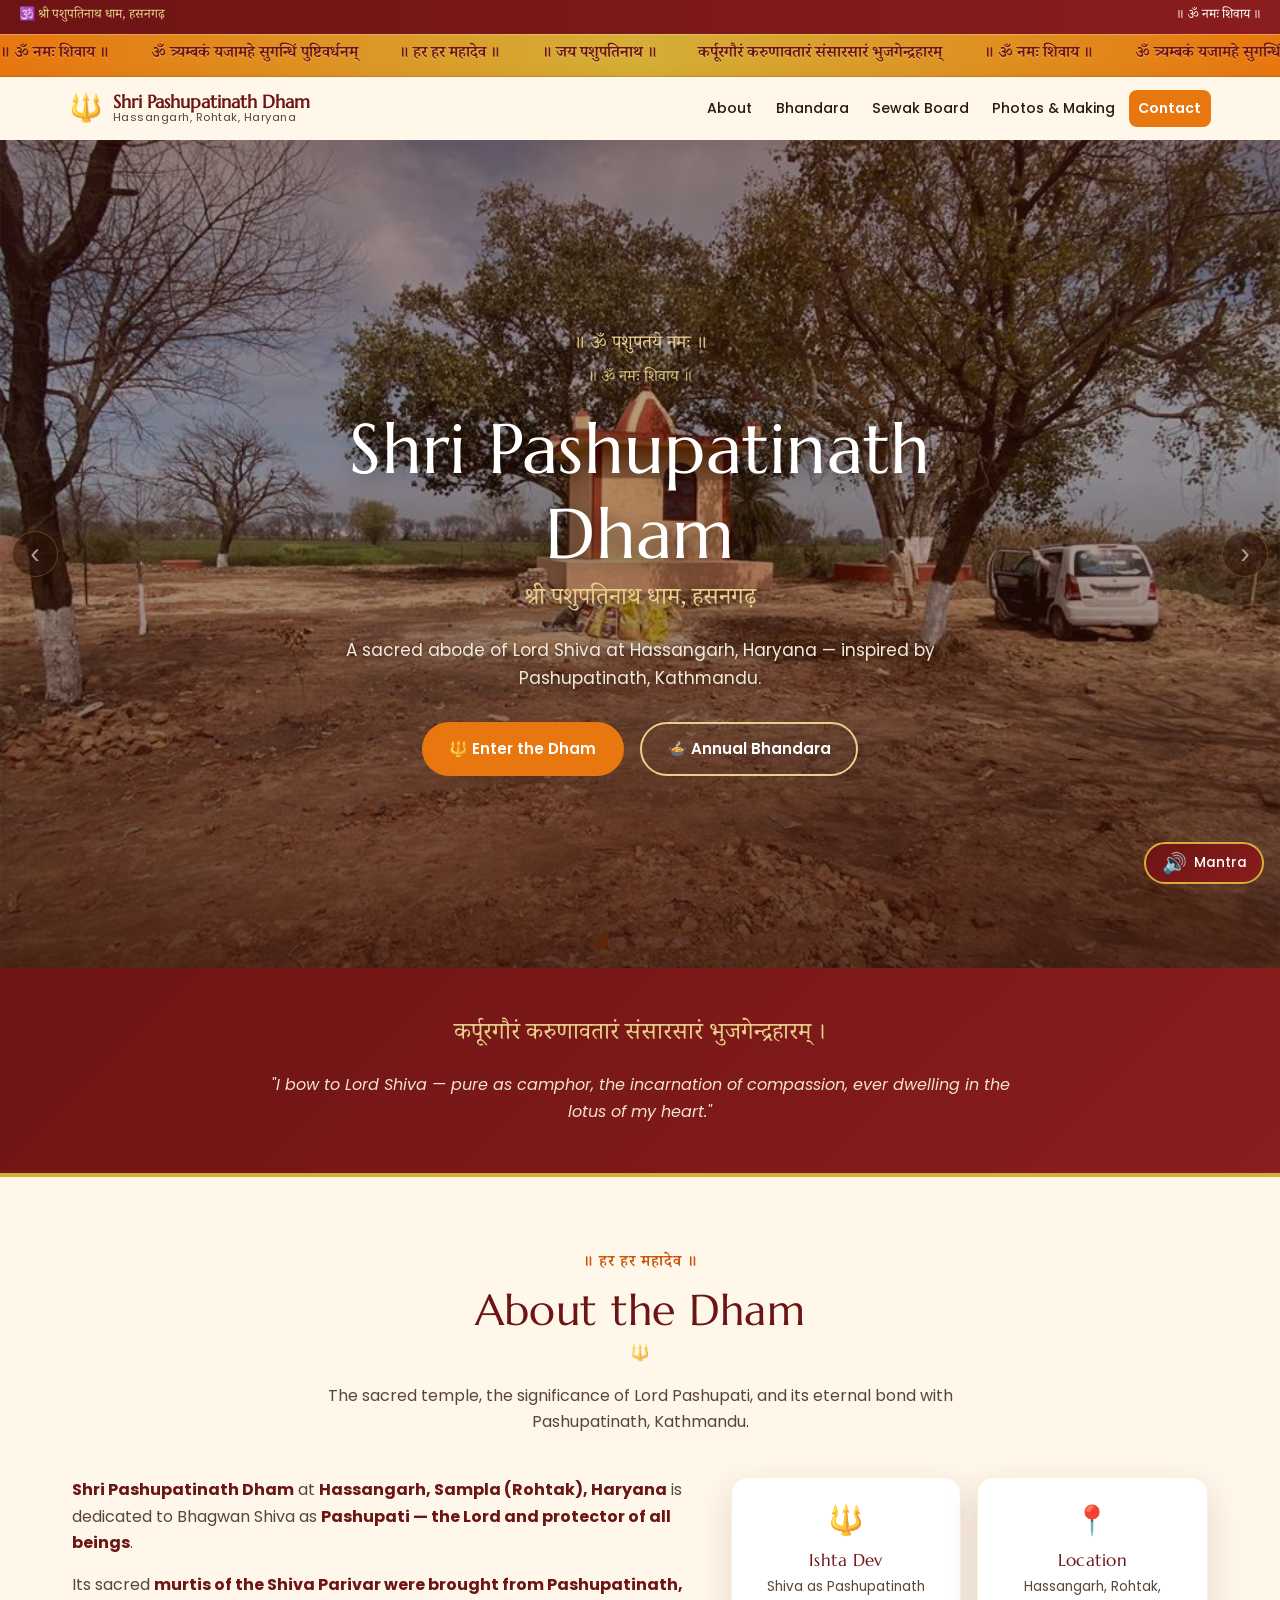
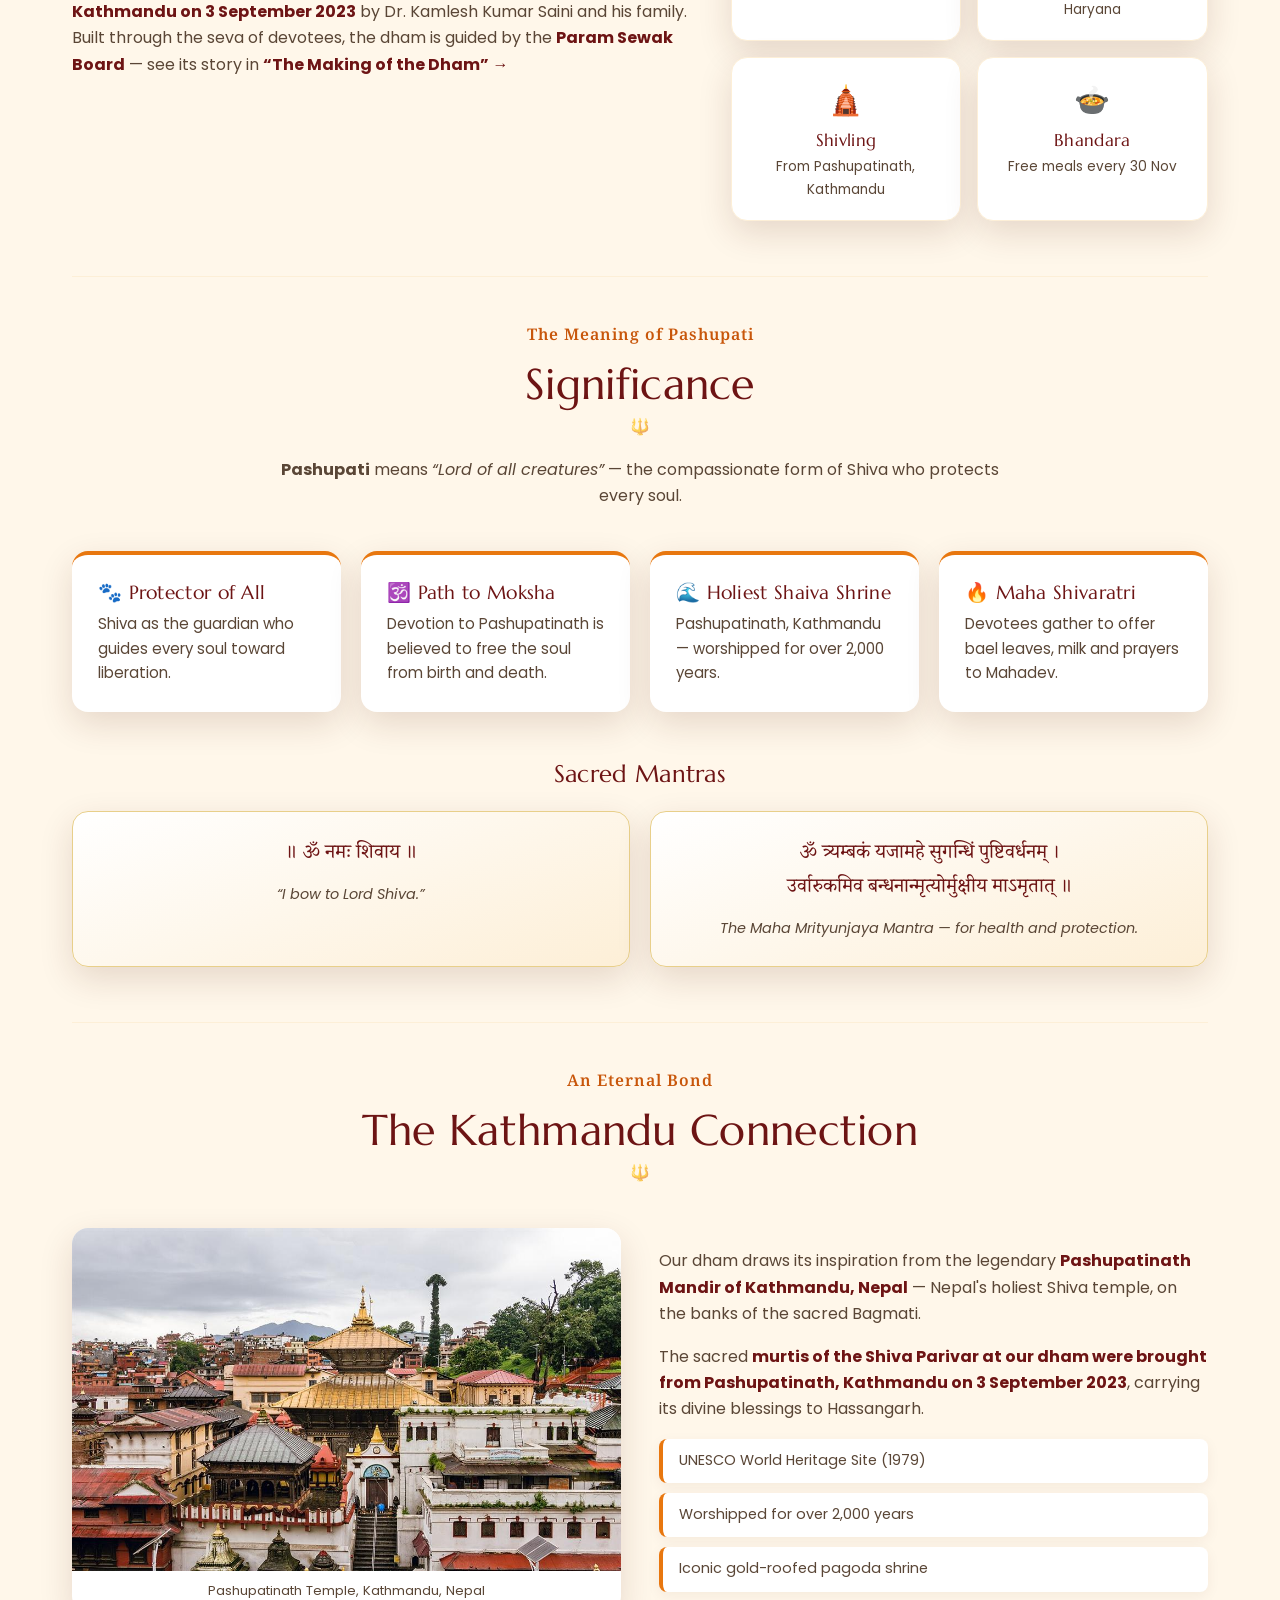
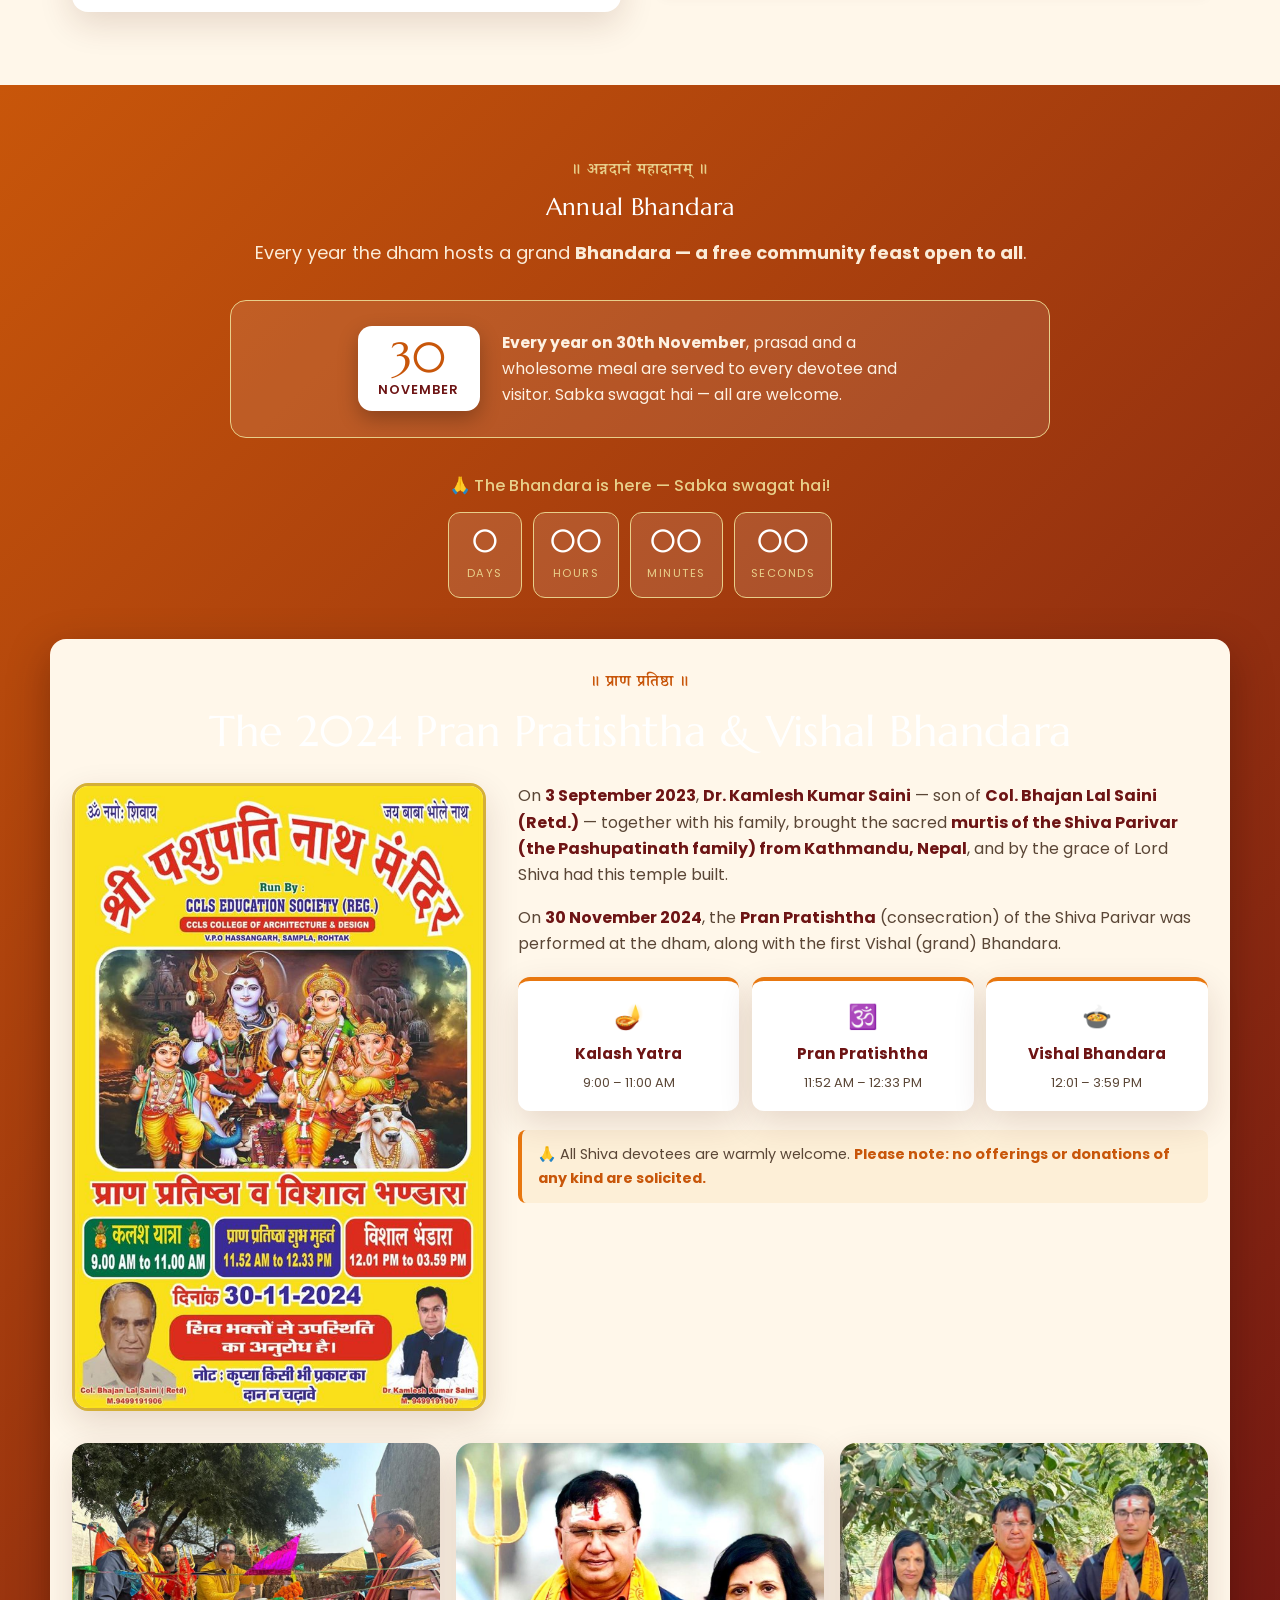
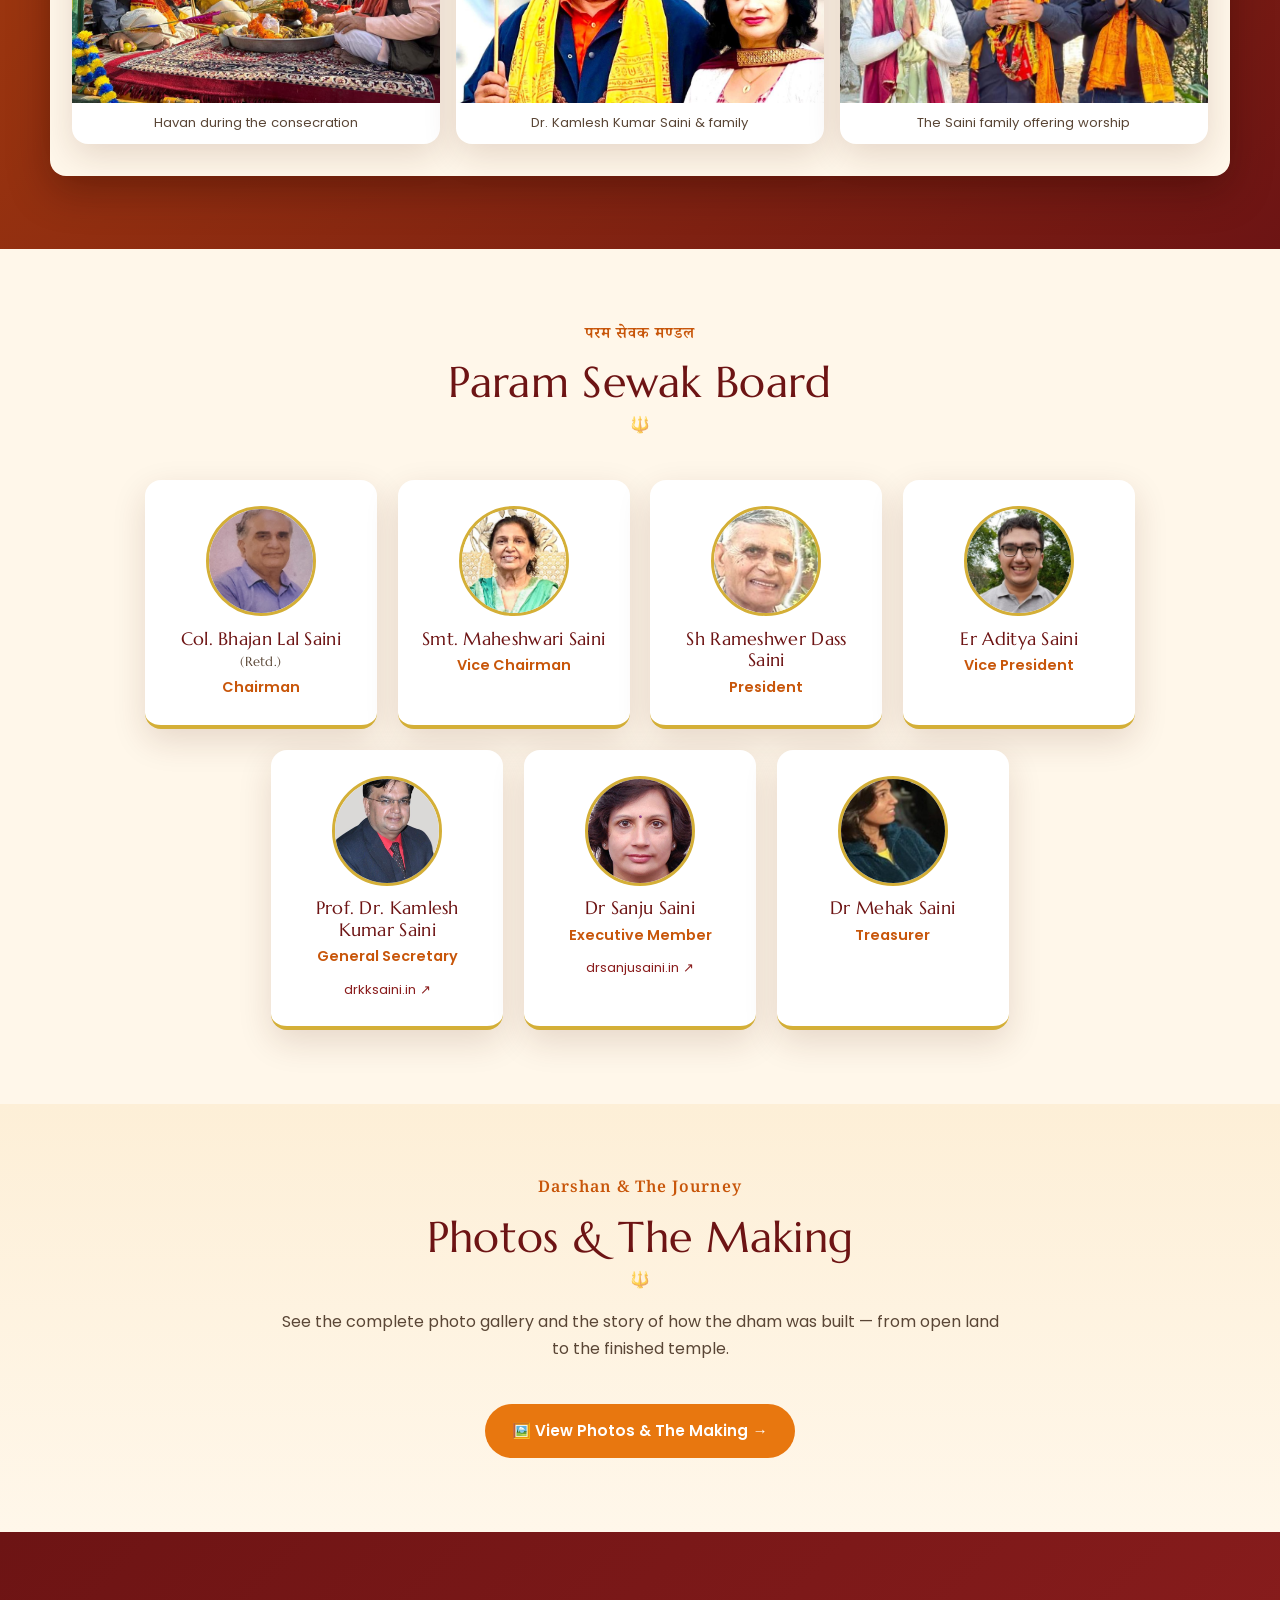
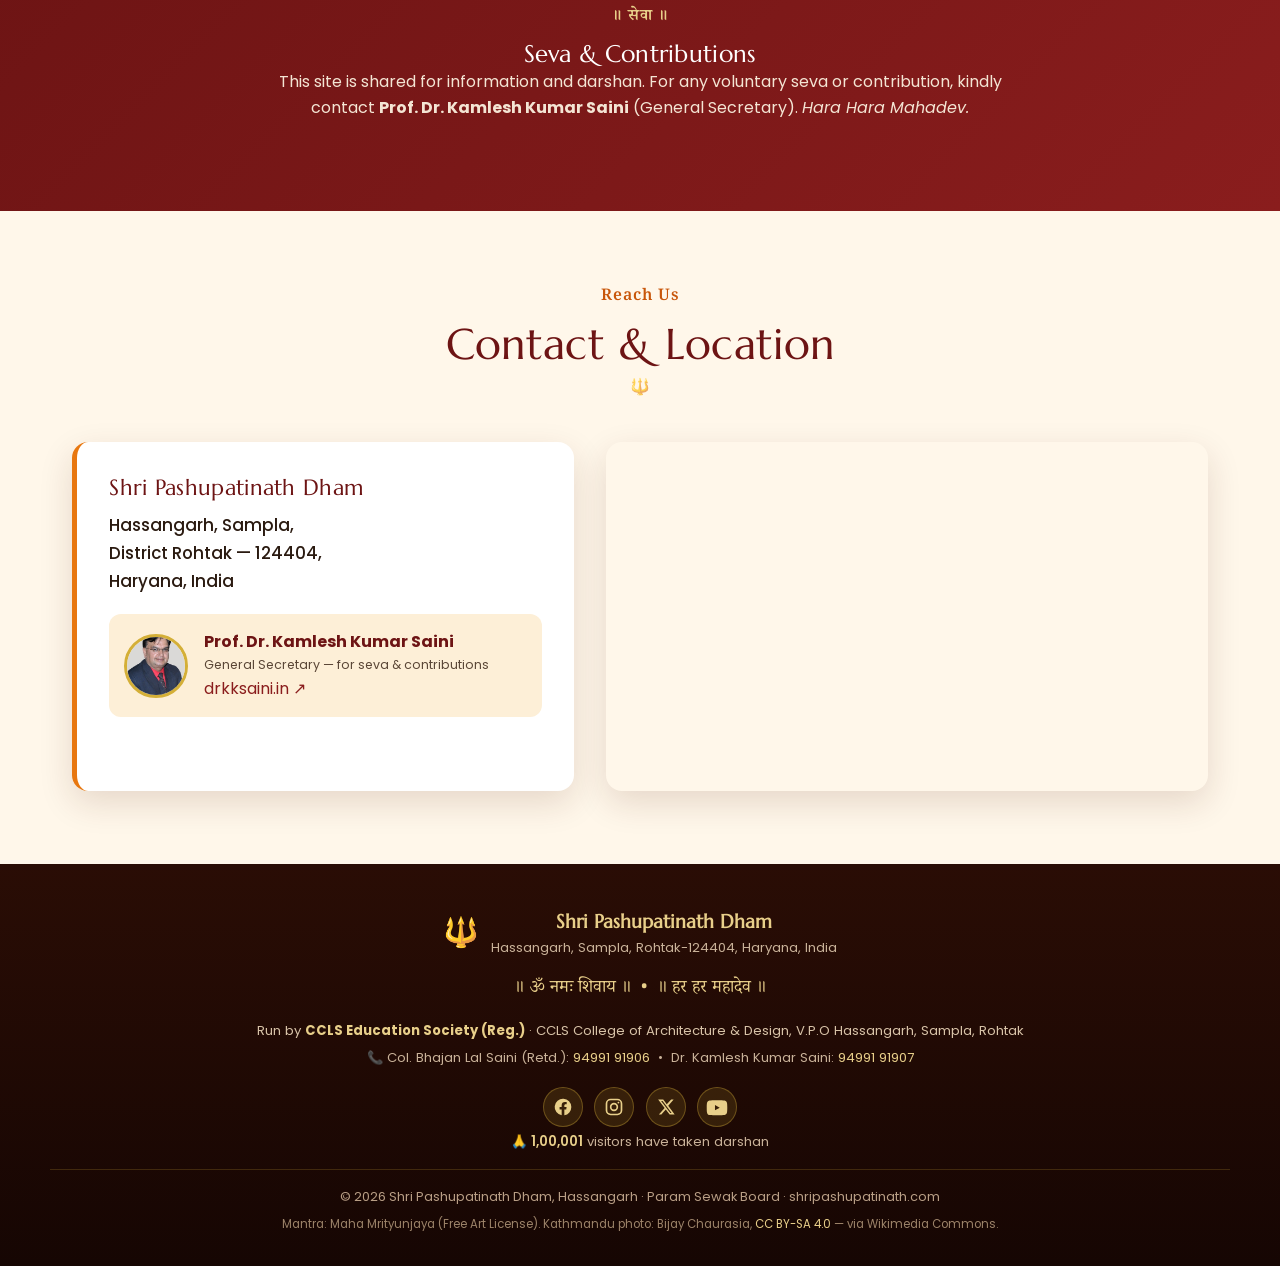
==== commit 54079774: "Combine About, Significance and Kathmandu into one "About the Dham" section - Merged the three secti" ====
--- a/index.html
+++ b/index.html
@@ -48,8 +48,6 @@
       </a>
       <nav class="nav-links" id="navLinks">
         <a href="#about">About</a>
-        <a href="#significance">Significance</a>
-        <a href="#kathmandu">Kathmandu</a>
         <a href="#bhandara">Bhandara</a>
         <a href="#board">Sewak Board</a>
         <a href="making.html">Photos & Making</a>
@@ -99,6 +97,7 @@
     <div class="section-head">
       <span class="eyebrow">॥ हर हर महादेव ॥</span>
       <h2>About the Dham</h2>
+      <p class="section-lead">The sacred temple, the significance of Lord Pashupati, and its eternal bond with Pashupatinath, Kathmandu.</p>
     </div>
     <div class="about-grid">
       <div class="about-text">
@@ -138,11 +137,7 @@
         </div>
       </div>
     </div>
-  </section>
-
-  <!-- Kathmandu Connection -->
-  <section class="section kathmandu" id="kathmandu">
-    <div class="section-head">
+    <div class="section-head sig-subhead" id="kathmandu">
       <span class="eyebrow">An Eternal Bond</span>
       <h2>The Kathmandu Connection</h2>
     </div>
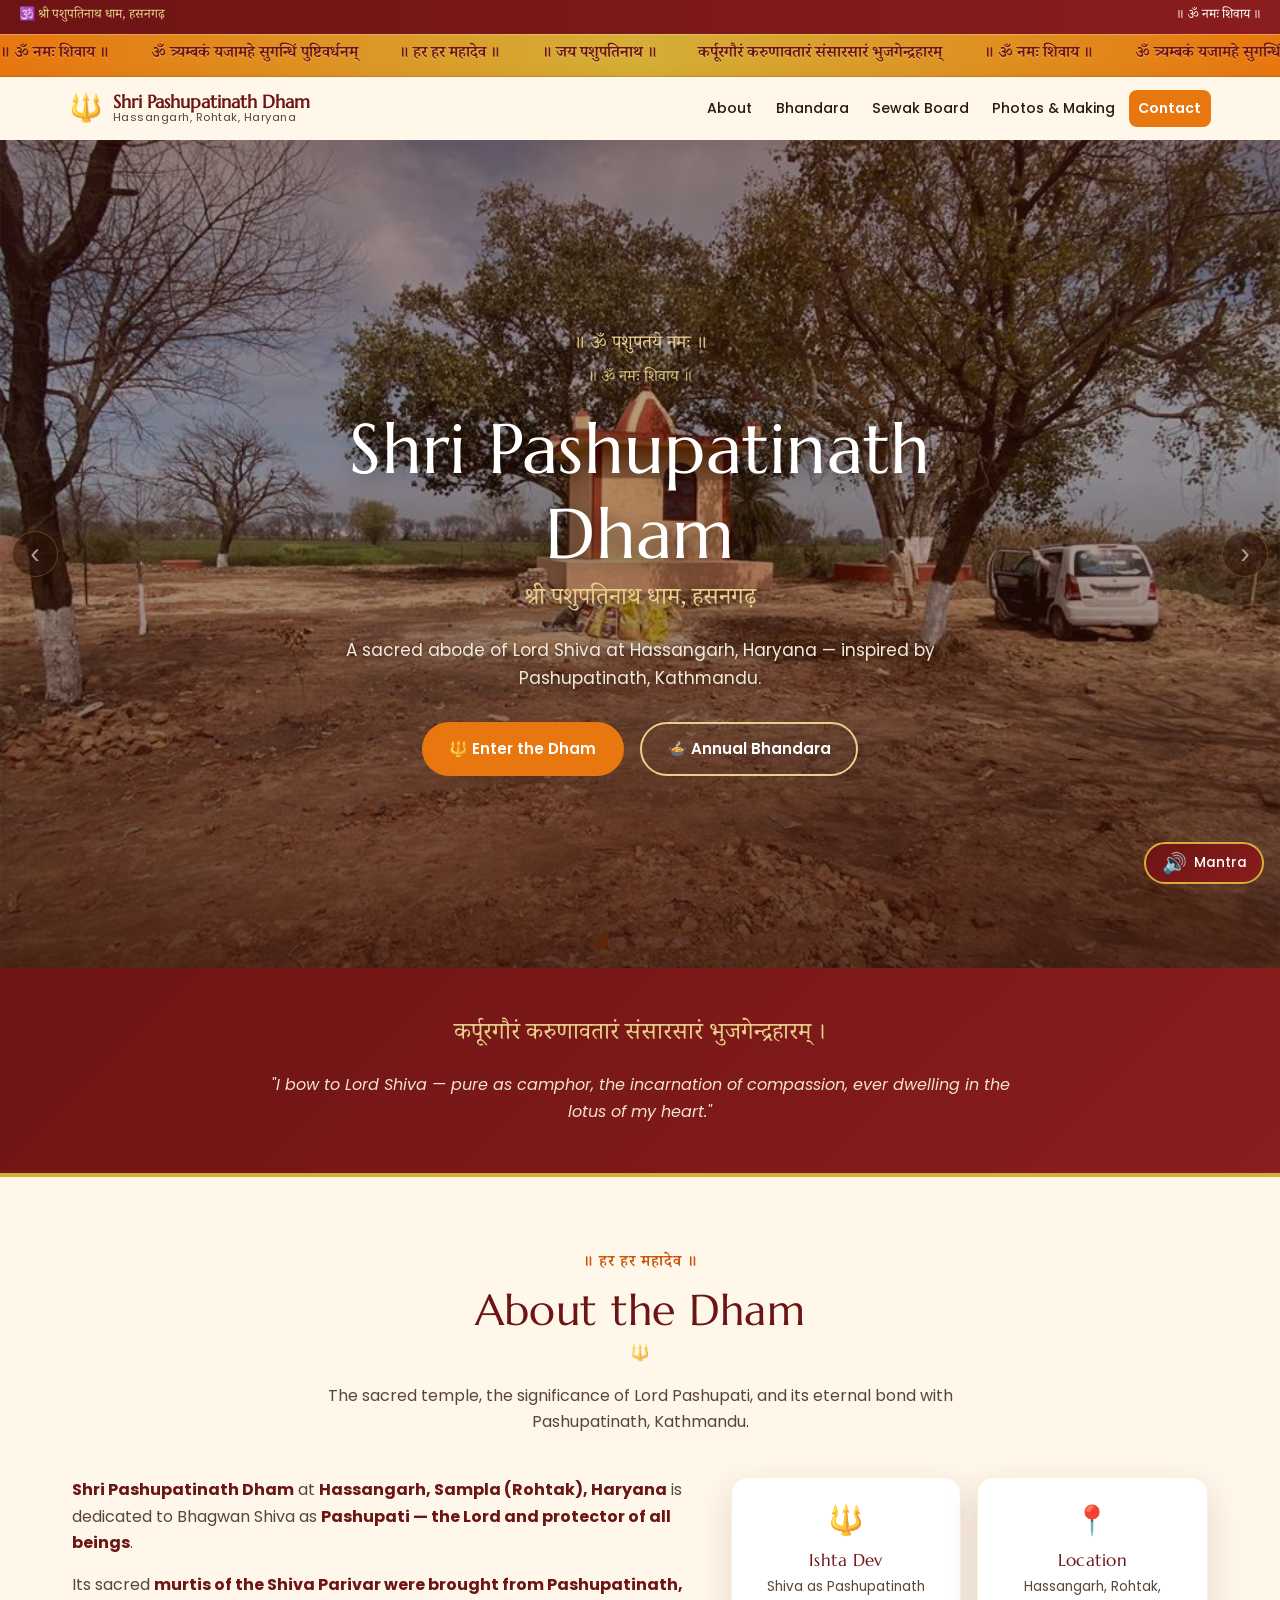
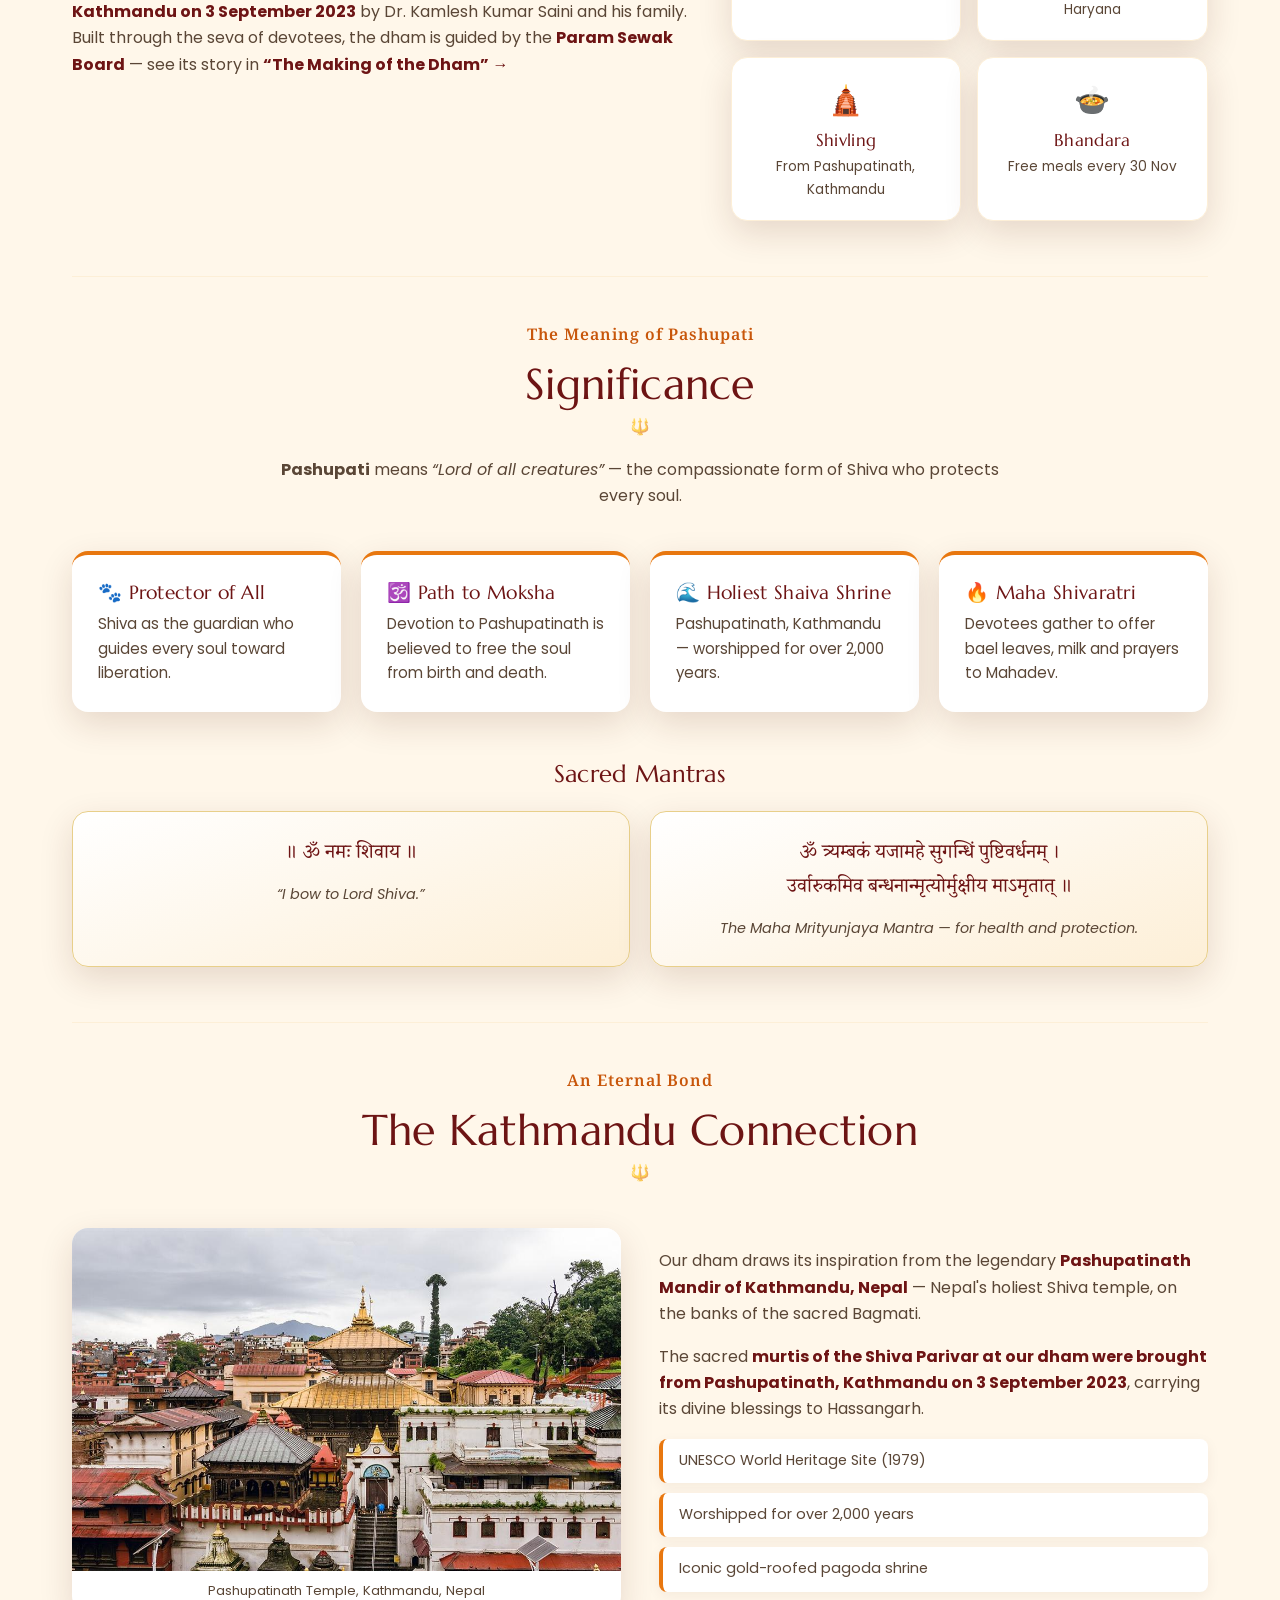
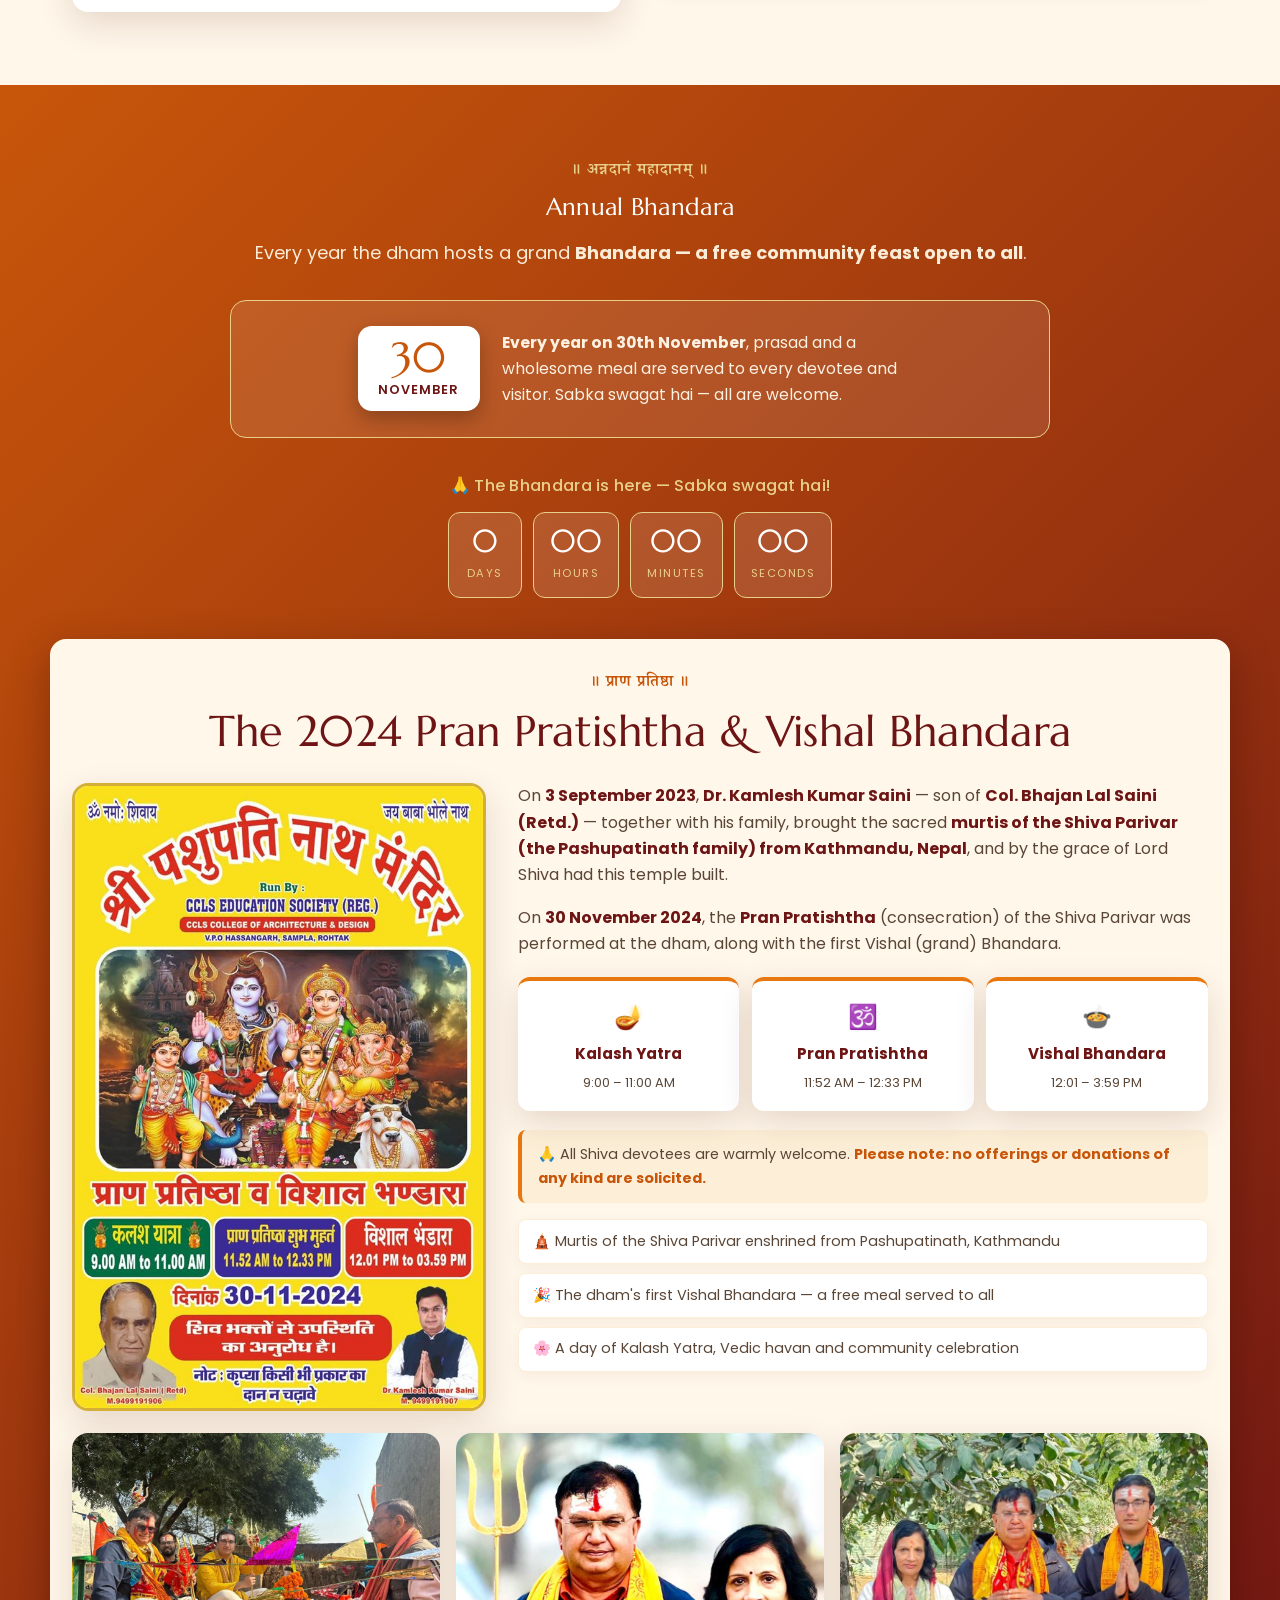
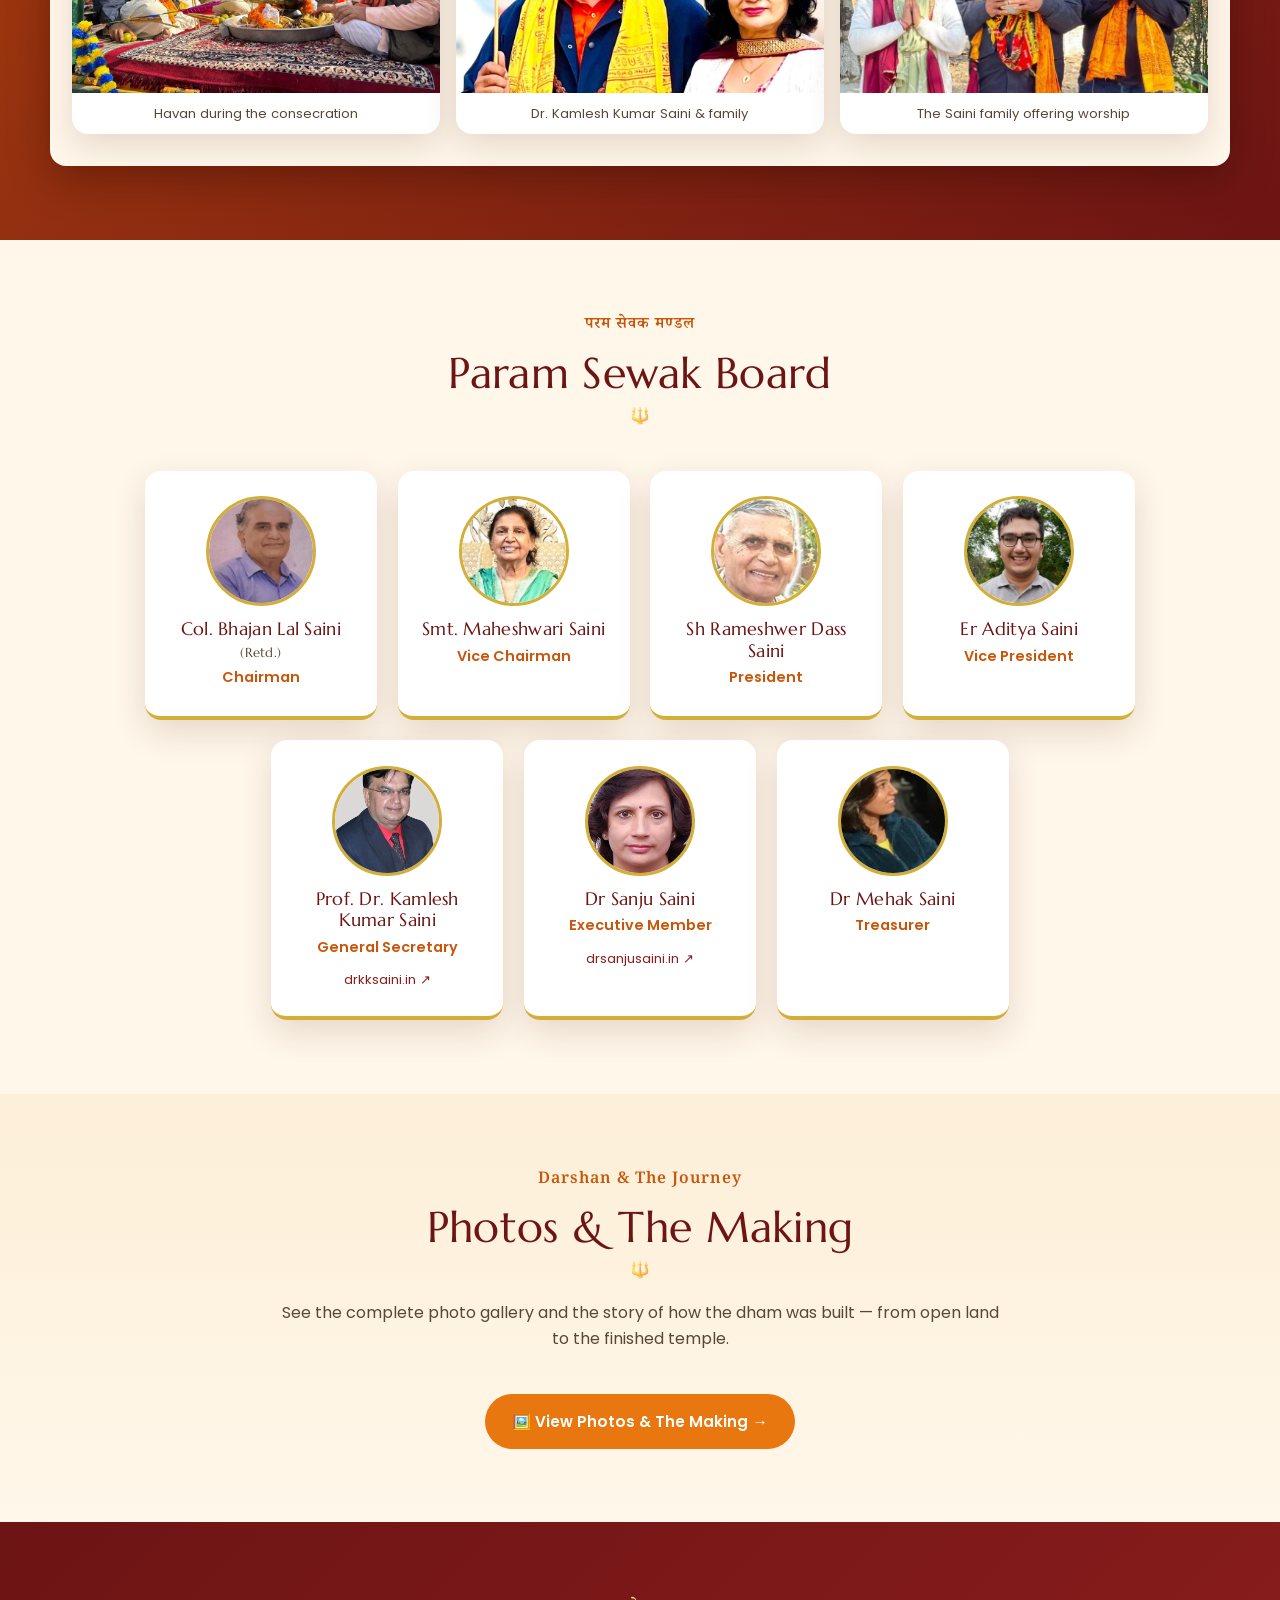
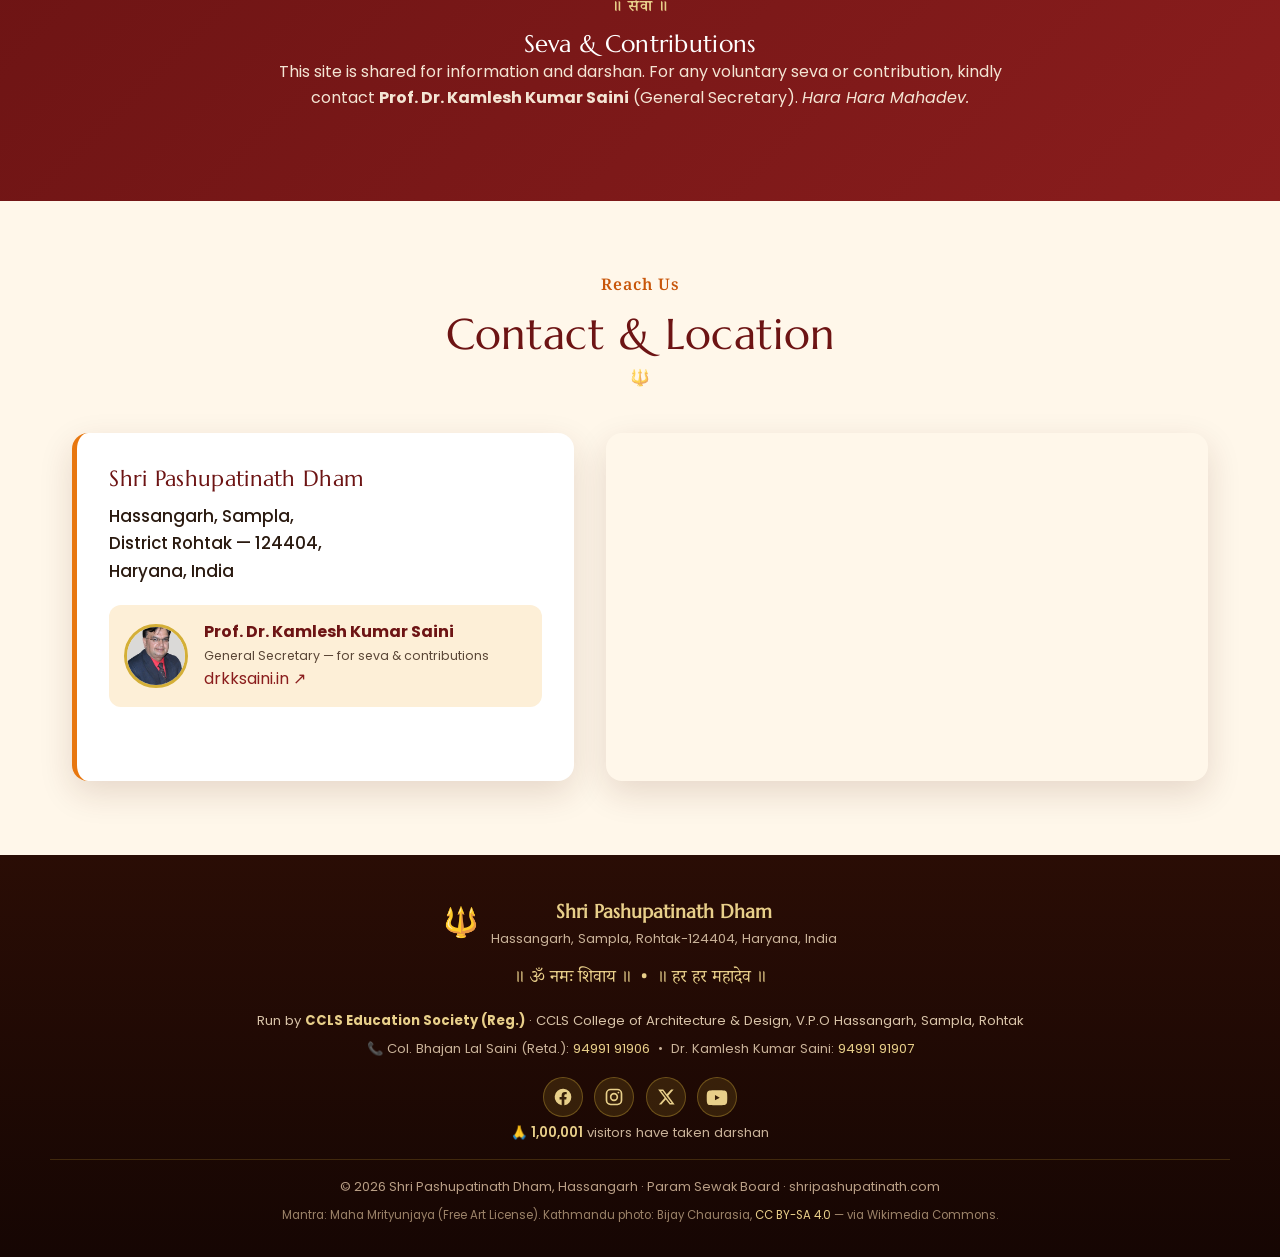
==== commit c6891662: "Fill empty space in 2024 section with event highlights; tighten spacing - Added a short highlights l" ====
--- a/index.html
+++ b/index.html
@@ -203,6 +203,11 @@
             <div class="prat-slot"><span>🍲</span><strong>Vishal Bhandara</strong><small>12:01 – 3:59 PM</small></div>
           </div>
           <p class="prat-note">🙏 All Shiva devotees are warmly welcome. <strong>Please note: no offerings or donations of any kind are solicited.</strong></p>
+          <ul class="prat-highlights">
+            <li>🛕 Murtis of the Shiva Parivar enshrined from Pashupatinath, Kathmandu</li>
+            <li>🎉 The dham's first Vishal Bhandara — a free meal served to all</li>
+            <li>🌸 A day of Kalash Yatra, Vedic havan and community celebration</li>
+          </ul>
         </div>
       </div>
       <div class="prat-photos">
--- a/css/styles.css
+++ b/css/styles.css
@@ -261,7 +261,10 @@
 .prat-slot small{color:var(--ink-soft);font-size:.8rem}
 .prat-note{background:var(--cream-2);border-left:4px solid var(--saffron);padding:.8rem 1rem;border-radius:8px;font-size:.9rem}
 .prat-note strong{color:var(--saffron-deep)}
-.prat-photos{display:grid;grid-template-columns:repeat(3,1fr);gap:1rem;margin-top:2rem}
+.prat-highlights{list-style:none;margin-top:1rem;display:grid;gap:.55rem}
+.prat-highlights li{background:#fff;border:1px solid var(--cream-2);border-radius:8px;
+  padding:.6rem .85rem;font-size:.9rem;color:var(--ink-soft);box-shadow:0 4px 14px rgba(90,30,0,.05)}
+.prat-photos{display:grid;grid-template-columns:repeat(3,1fr);gap:1rem;margin-top:1.4rem}
 .prat-photos figure{border-radius:var(--radius);overflow:hidden;box-shadow:var(--shadow);background:#fff;position:relative}
 .prat-photos img{width:100%;height:260px;object-fit:cover;object-position:center 30%;display:block}
 .prat-photos img.fit-top{object-position:center top}
@@ -272,6 +275,8 @@
 .bhandara-2024{max-width:var(--maxw);margin:2.6rem auto 0;background:var(--cream);border-radius:var(--radius);
   padding:2rem 1.4rem;box-shadow:0 14px 40px rgba(40,10,0,.35);text-align:left}
 .bhandara-2024 .section-head{margin-bottom:1.6rem}
+.bhandara-2024 h2{color:var(--maroon)}
+.bhandara-2024 .eyebrow{color:var(--saffron-deep)}
 .bhandara-2024 .prat-poster img{max-height:none}
 
 /* Countdown */
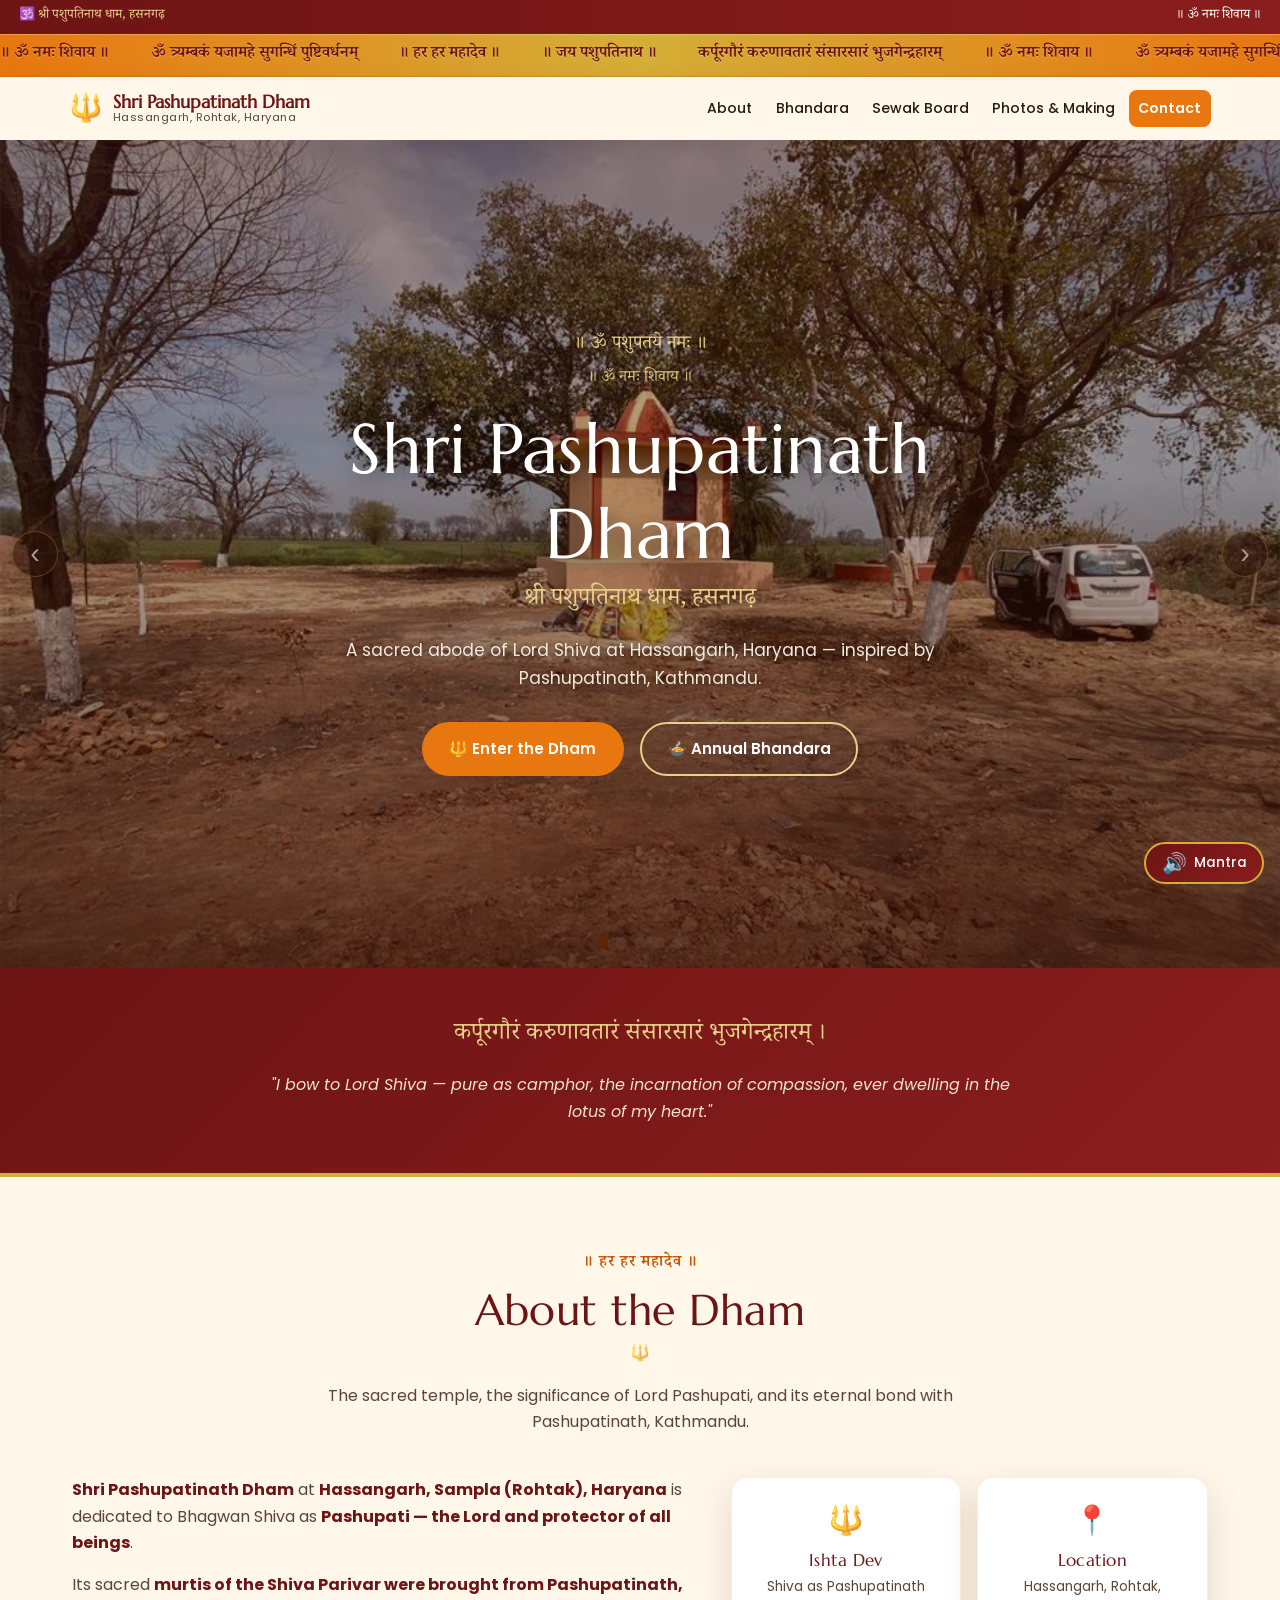
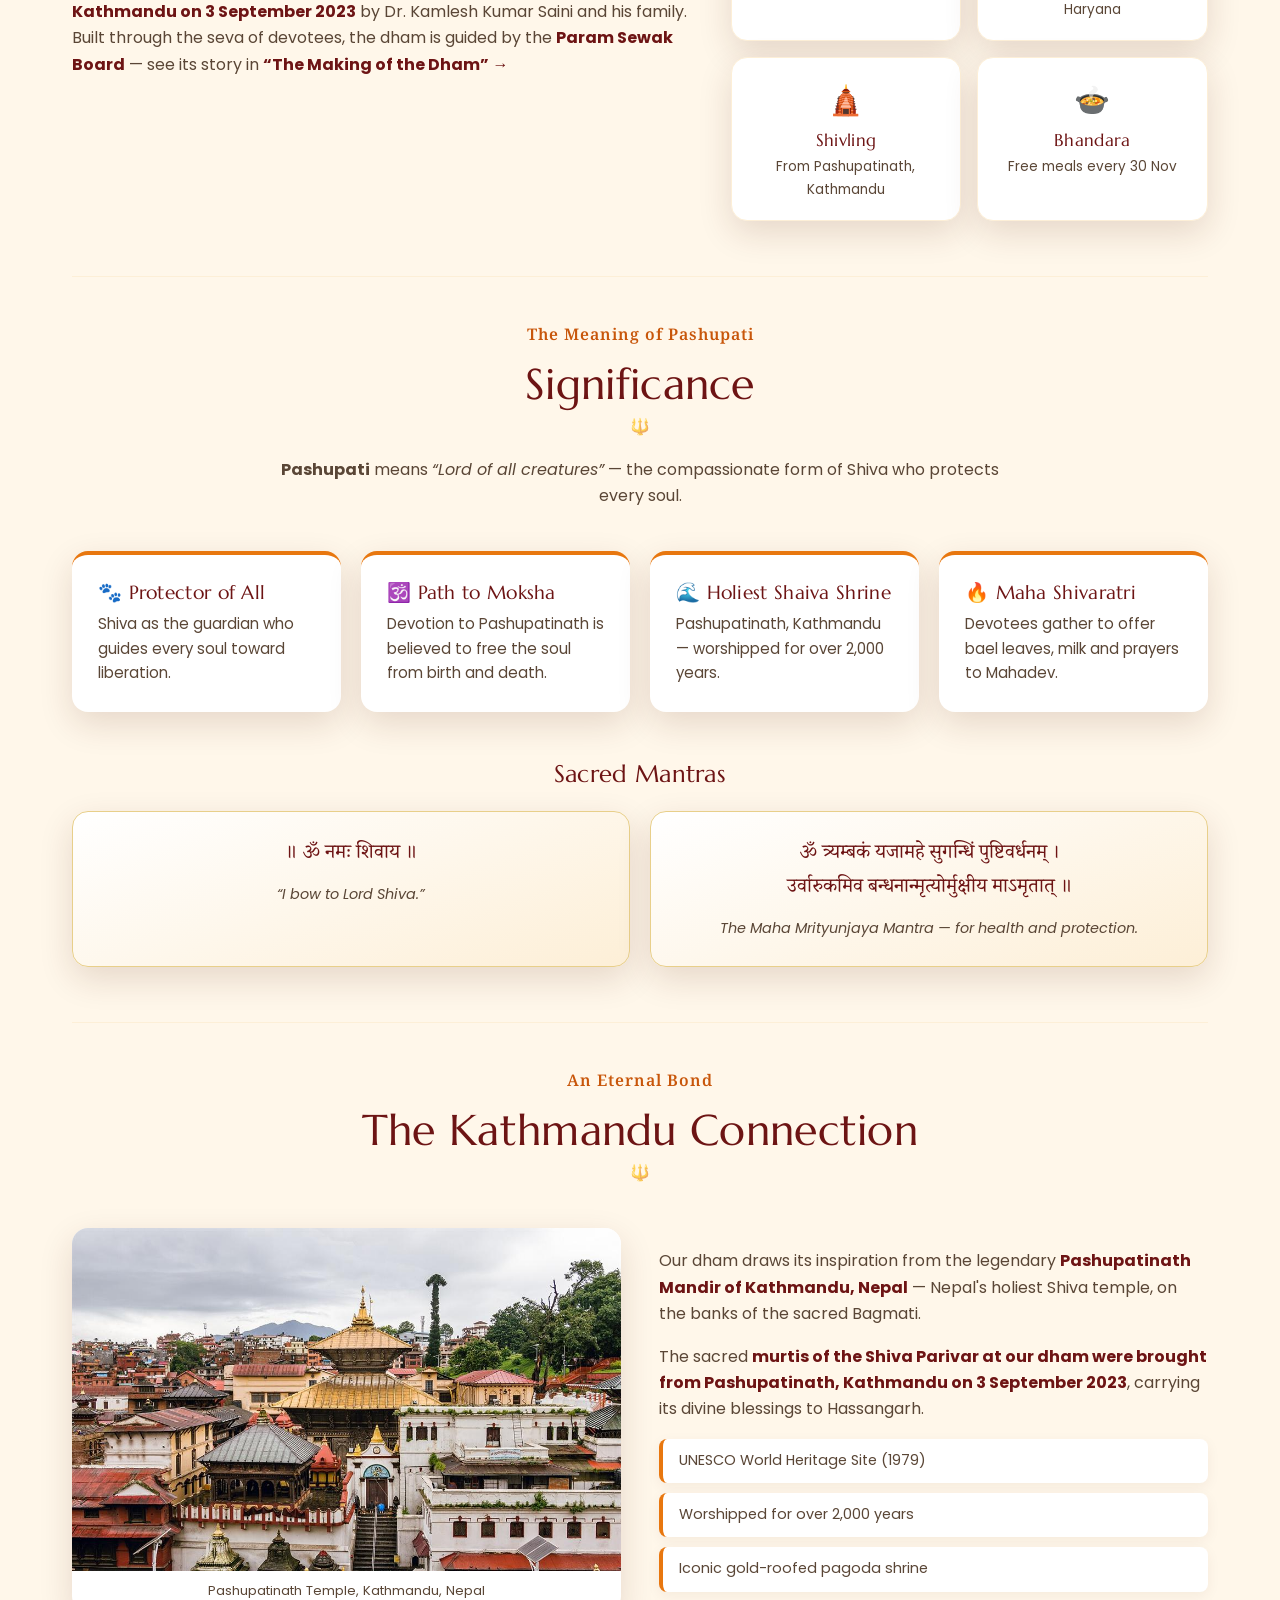
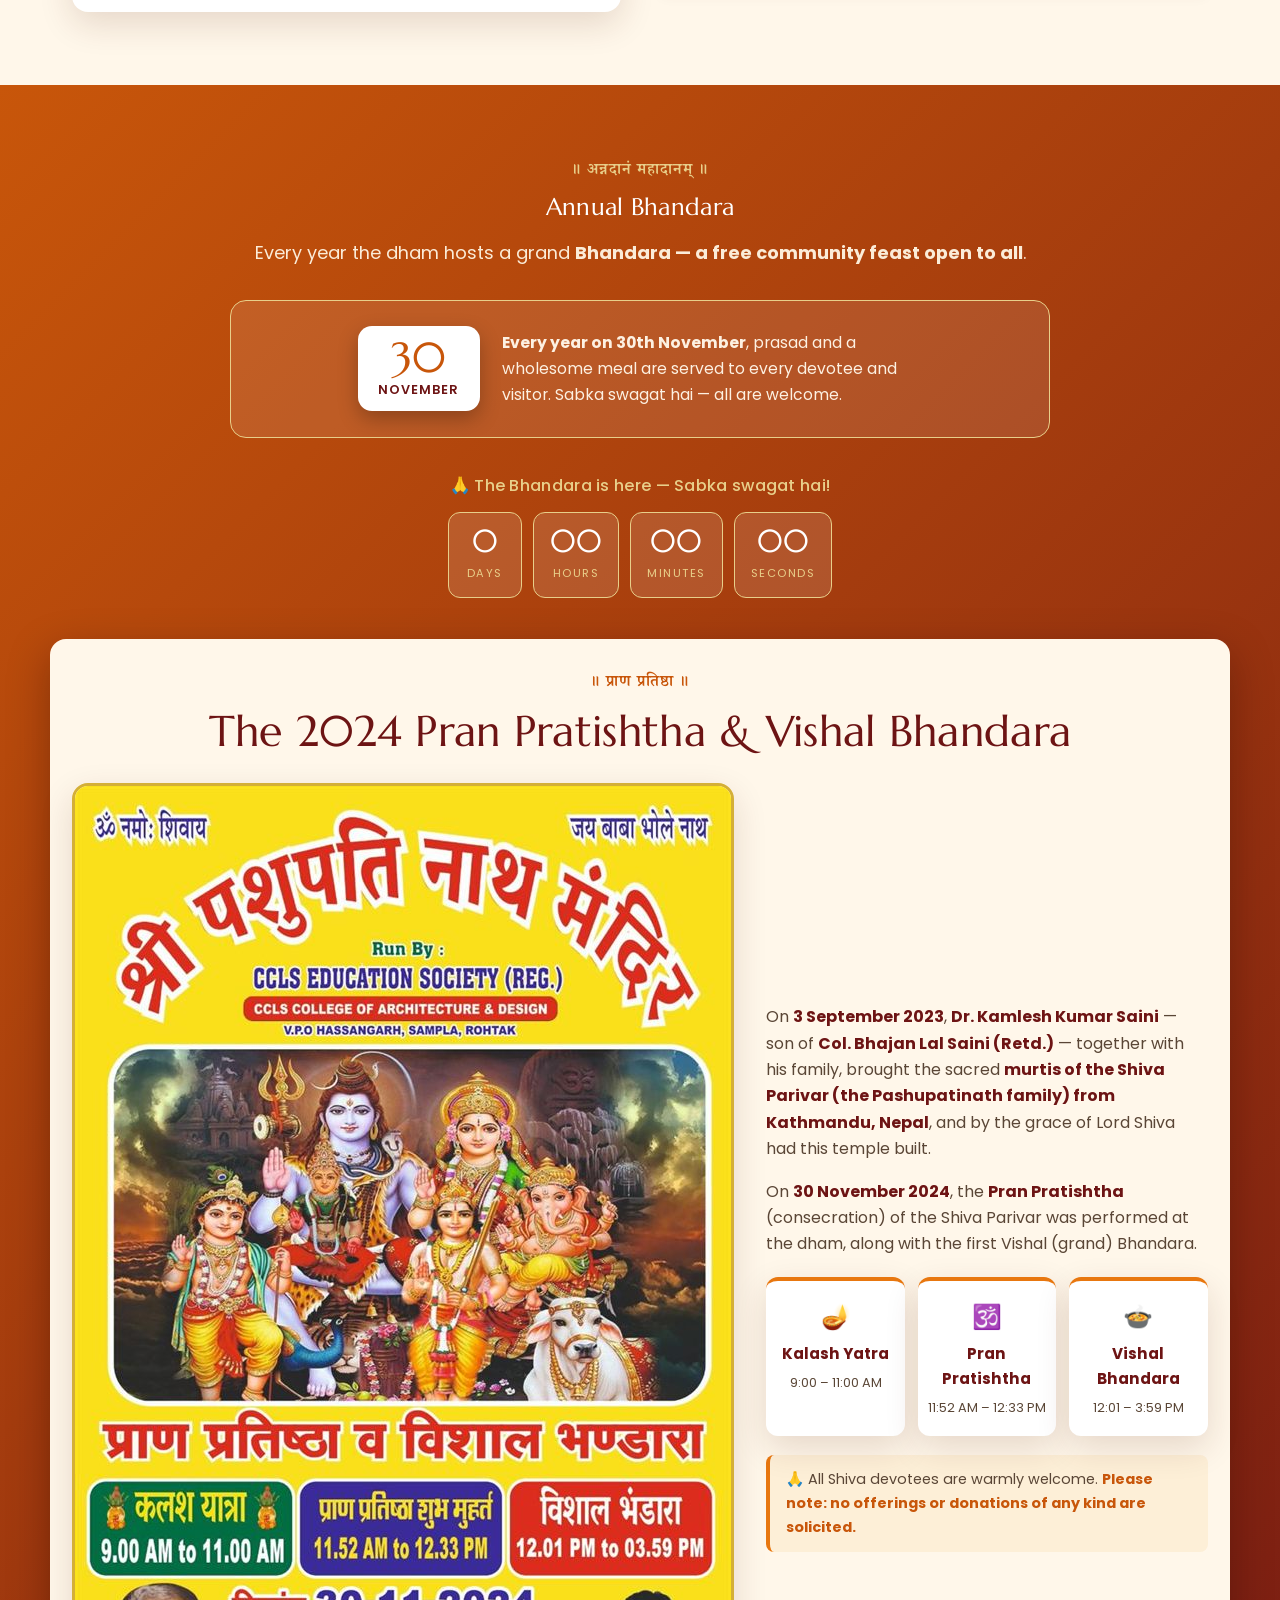
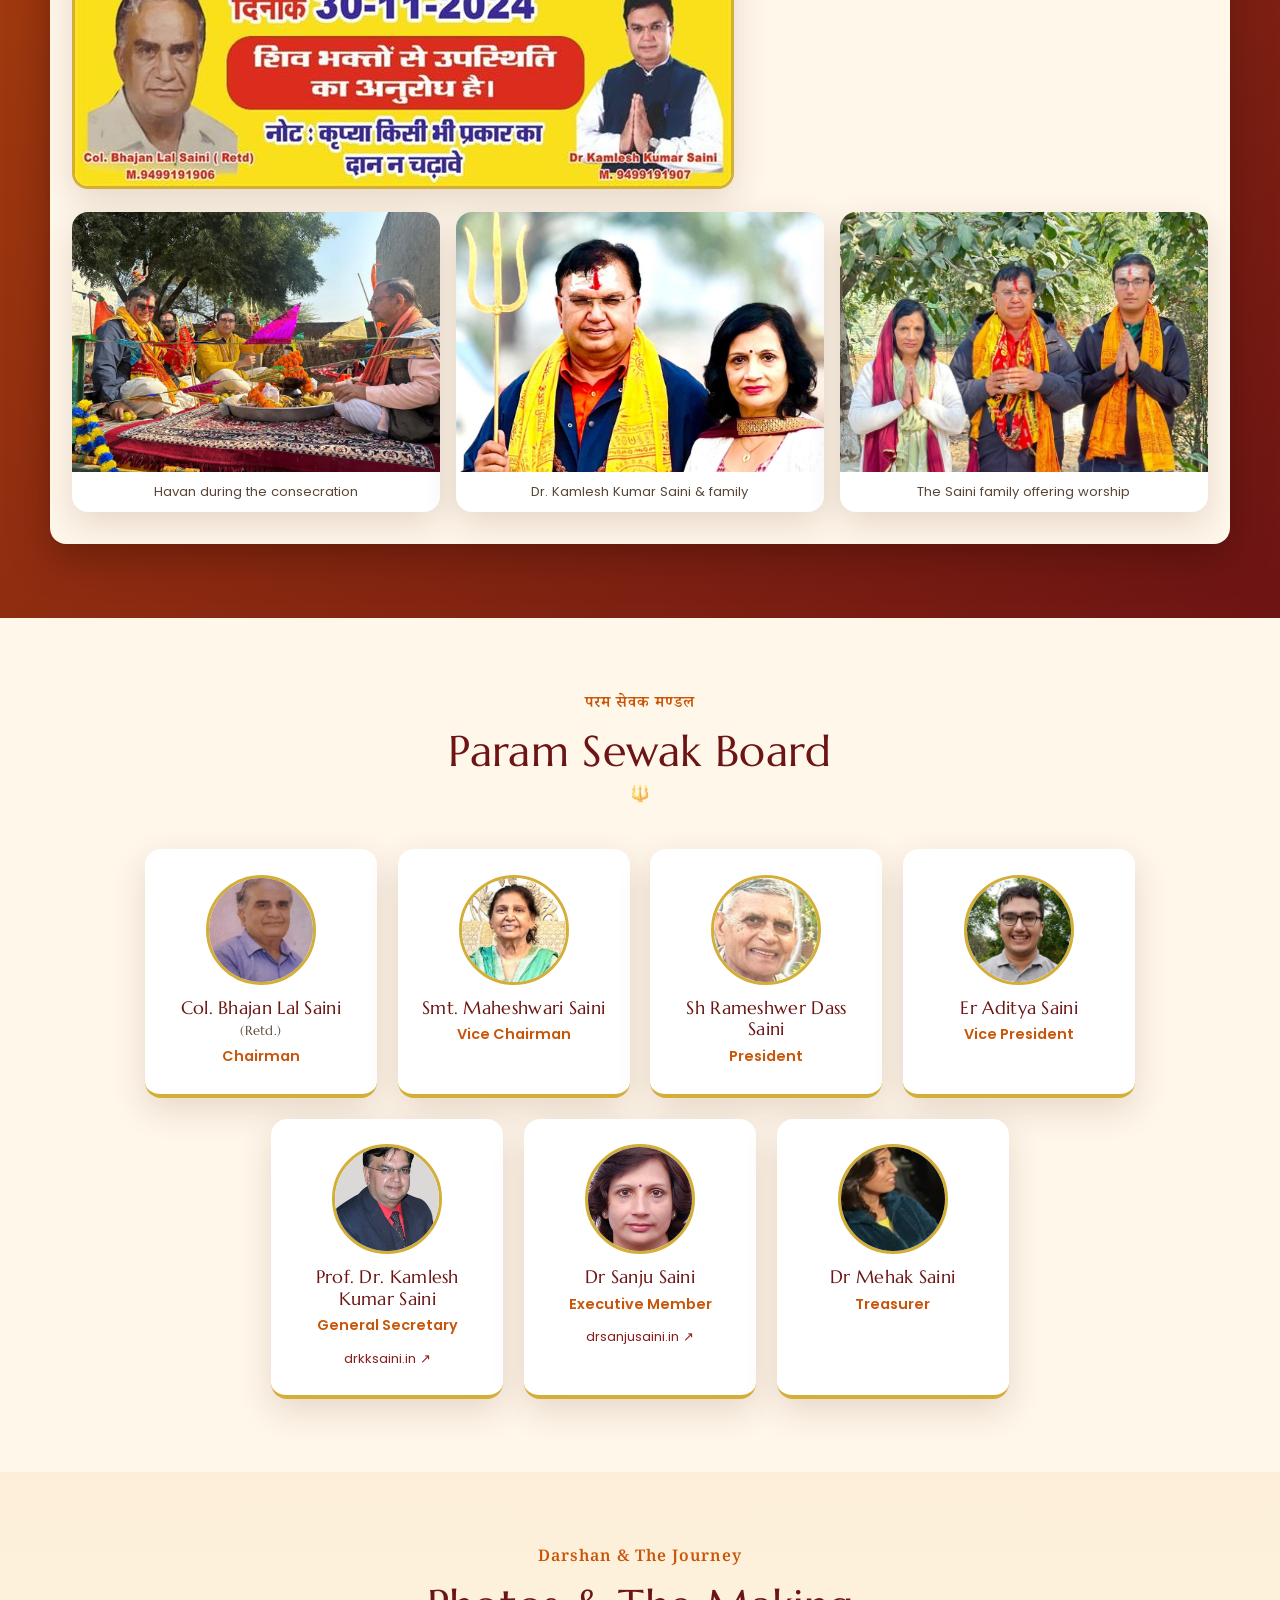
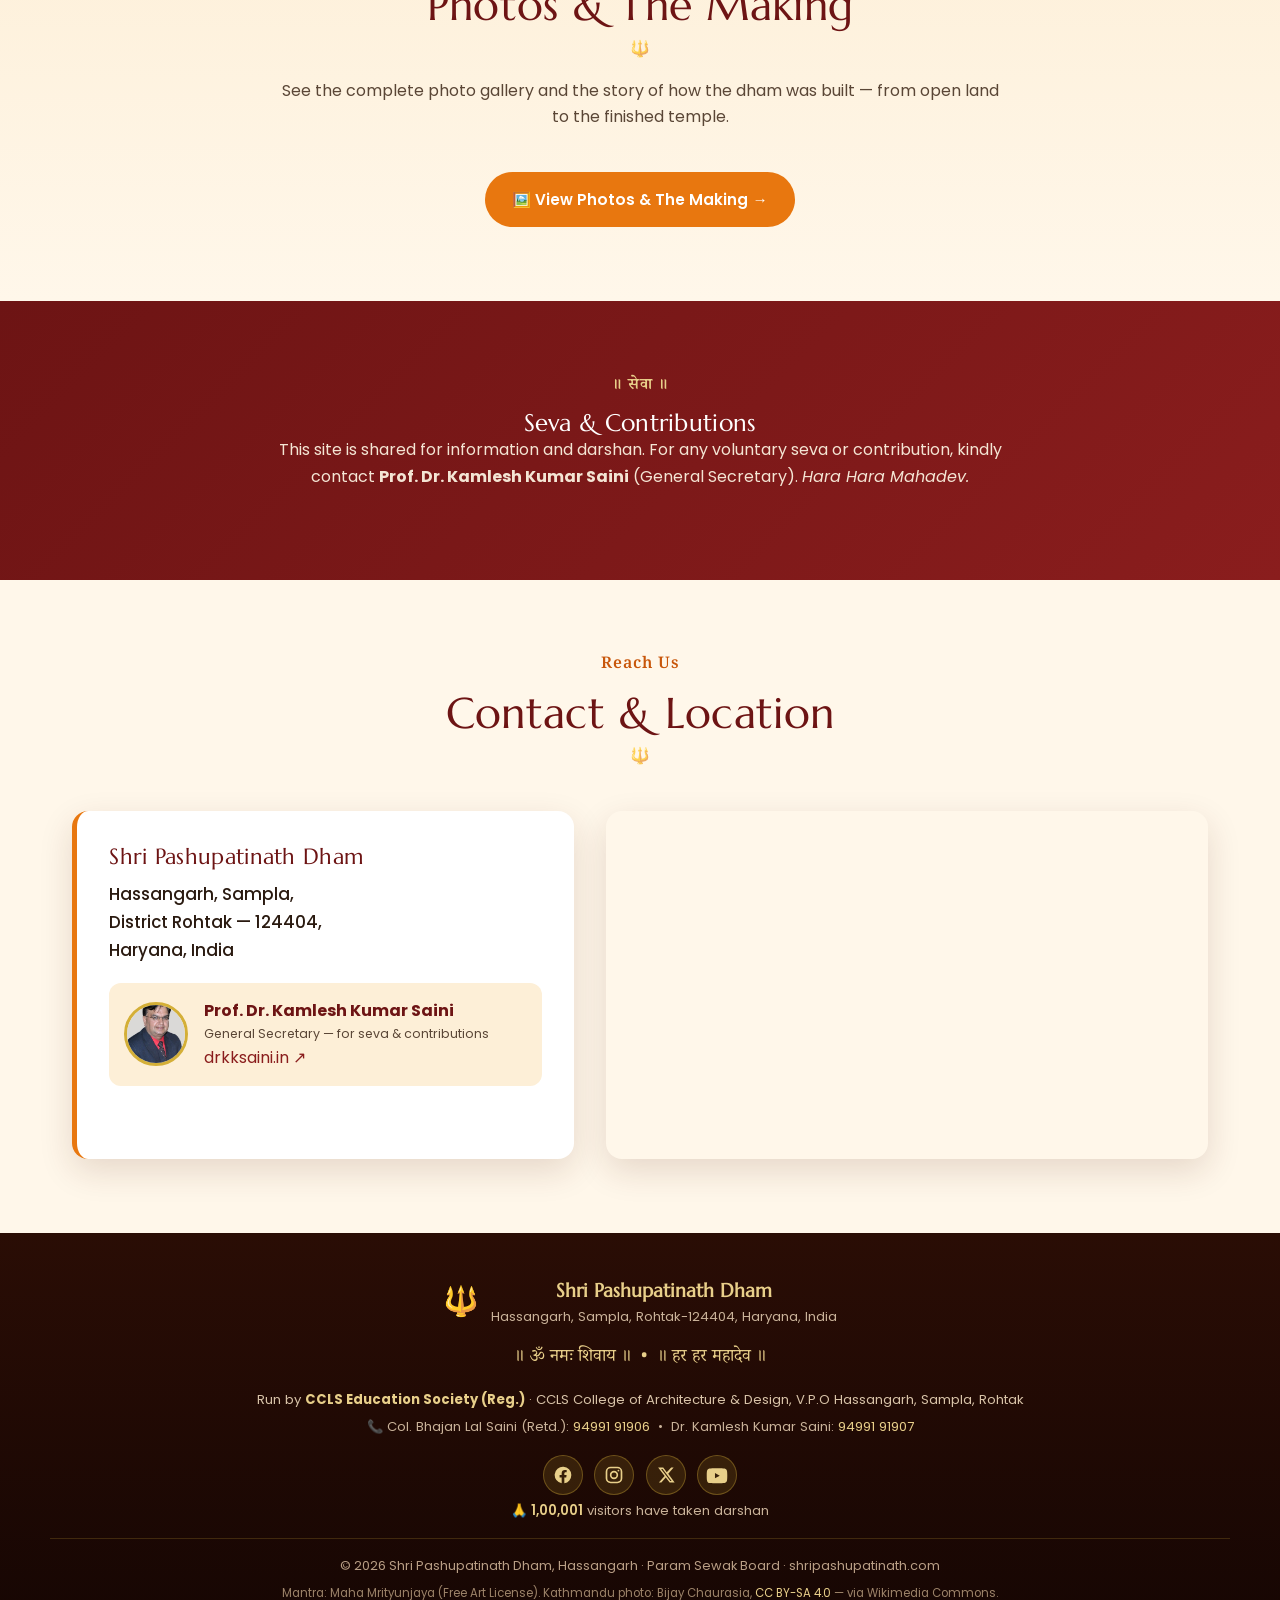
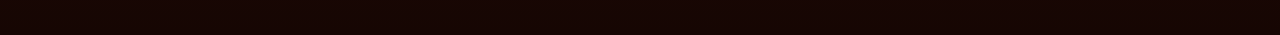
==== commit c25fc628: "Shrink poster to balance 2024 section instead of adding text - Reverted the repetitive highlights li" ====
--- a/index.html
+++ b/index.html
@@ -203,11 +203,6 @@
             <div class="prat-slot"><span>🍲</span><strong>Vishal Bhandara</strong><small>12:01 – 3:59 PM</small></div>
           </div>
           <p class="prat-note">🙏 All Shiva devotees are warmly welcome. <strong>Please note: no offerings or donations of any kind are solicited.</strong></p>
-          <ul class="prat-highlights">
-            <li>🛕 Murtis of the Shiva Parivar enshrined from Pashupatinath, Kathmandu</li>
-            <li>🎉 The dham's first Vishal Bhandara — a free meal served to all</li>
-            <li>🌸 A day of Kalash Yatra, Vedic havan and community celebration</li>
-          </ul>
         </div>
       </div>
       <div class="prat-photos">
--- a/css/styles.css
+++ b/css/styles.css
@@ -249,9 +249,9 @@
 
 /* ===== Pran Pratishtha ===== */
 .pratishtha{background:linear-gradient(180deg,var(--cream-2),var(--cream))}
-.prat-grid{display:grid;grid-template-columns:0.75fr 1.25fr;gap:2rem;align-items:start}
-.prat-poster{border-radius:var(--radius);overflow:hidden;box-shadow:var(--shadow);border:3px solid var(--gold);background:#fff}
-.prat-poster img{width:100%;display:block;cursor:pointer}
+.prat-grid{display:grid;grid-template-columns:auto 1fr;gap:2rem;align-items:center}
+.prat-poster{border-radius:var(--radius);overflow:hidden;box-shadow:var(--shadow);border:3px solid var(--gold);background:#fff;margin:0 auto}
+.prat-poster img{height:auto;max-height:440px;width:auto;max-width:100%;display:block;cursor:zoom-in}
 .prat-text p{color:var(--ink-soft);margin-bottom:1rem}
 .prat-text strong{color:var(--maroon)}
 .prat-schedule{display:grid;grid-template-columns:repeat(3,1fr);gap:.8rem;margin:1.2rem 0}
@@ -261,9 +261,6 @@
 .prat-slot small{color:var(--ink-soft);font-size:.8rem}
 .prat-note{background:var(--cream-2);border-left:4px solid var(--saffron);padding:.8rem 1rem;border-radius:8px;font-size:.9rem}
 .prat-note strong{color:var(--saffron-deep)}
-.prat-highlights{list-style:none;margin-top:1rem;display:grid;gap:.55rem}
-.prat-highlights li{background:#fff;border:1px solid var(--cream-2);border-radius:8px;
-  padding:.6rem .85rem;font-size:.9rem;color:var(--ink-soft);box-shadow:0 4px 14px rgba(90,30,0,.05)}
 .prat-photos{display:grid;grid-template-columns:repeat(3,1fr);gap:1rem;margin-top:1.4rem}
 .prat-photos figure{border-radius:var(--radius);overflow:hidden;box-shadow:var(--shadow);background:#fff;position:relative}
 .prat-photos img{width:100%;height:260px;object-fit:cover;object-position:center 30%;display:block}
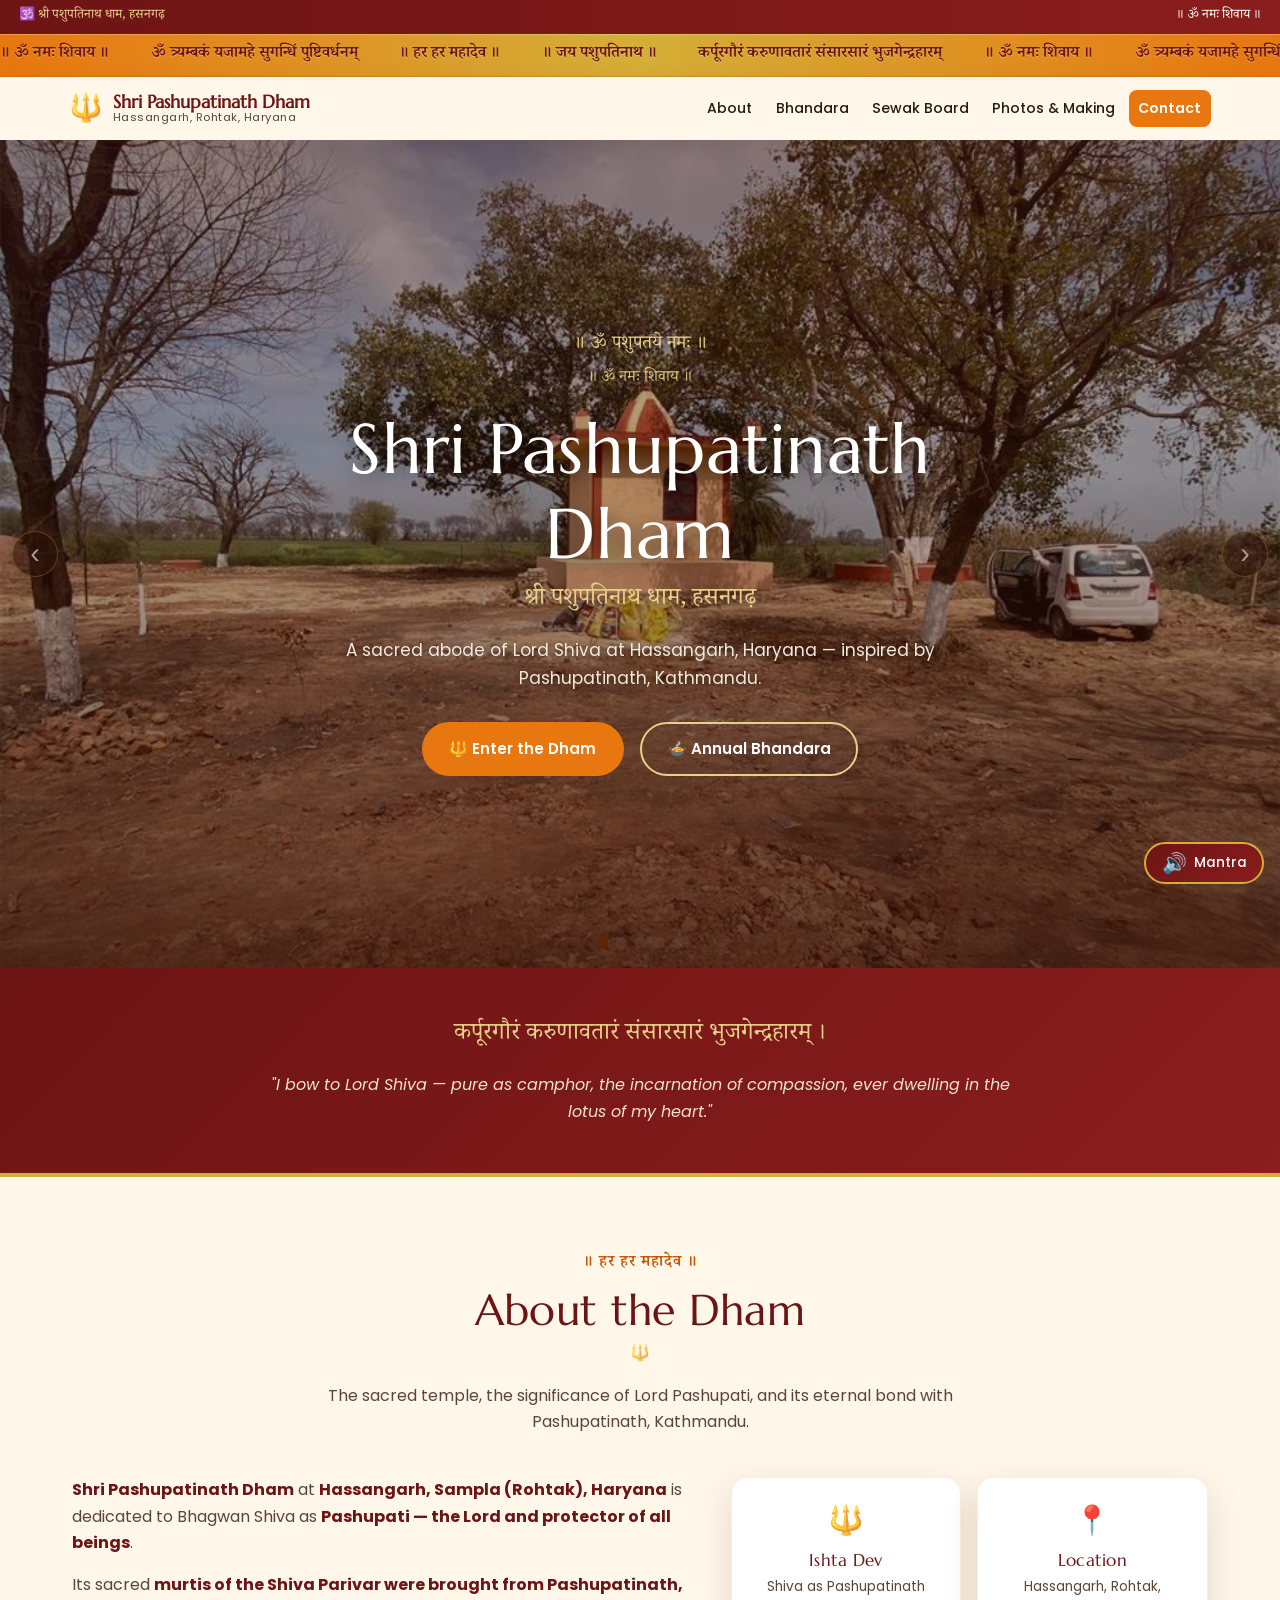
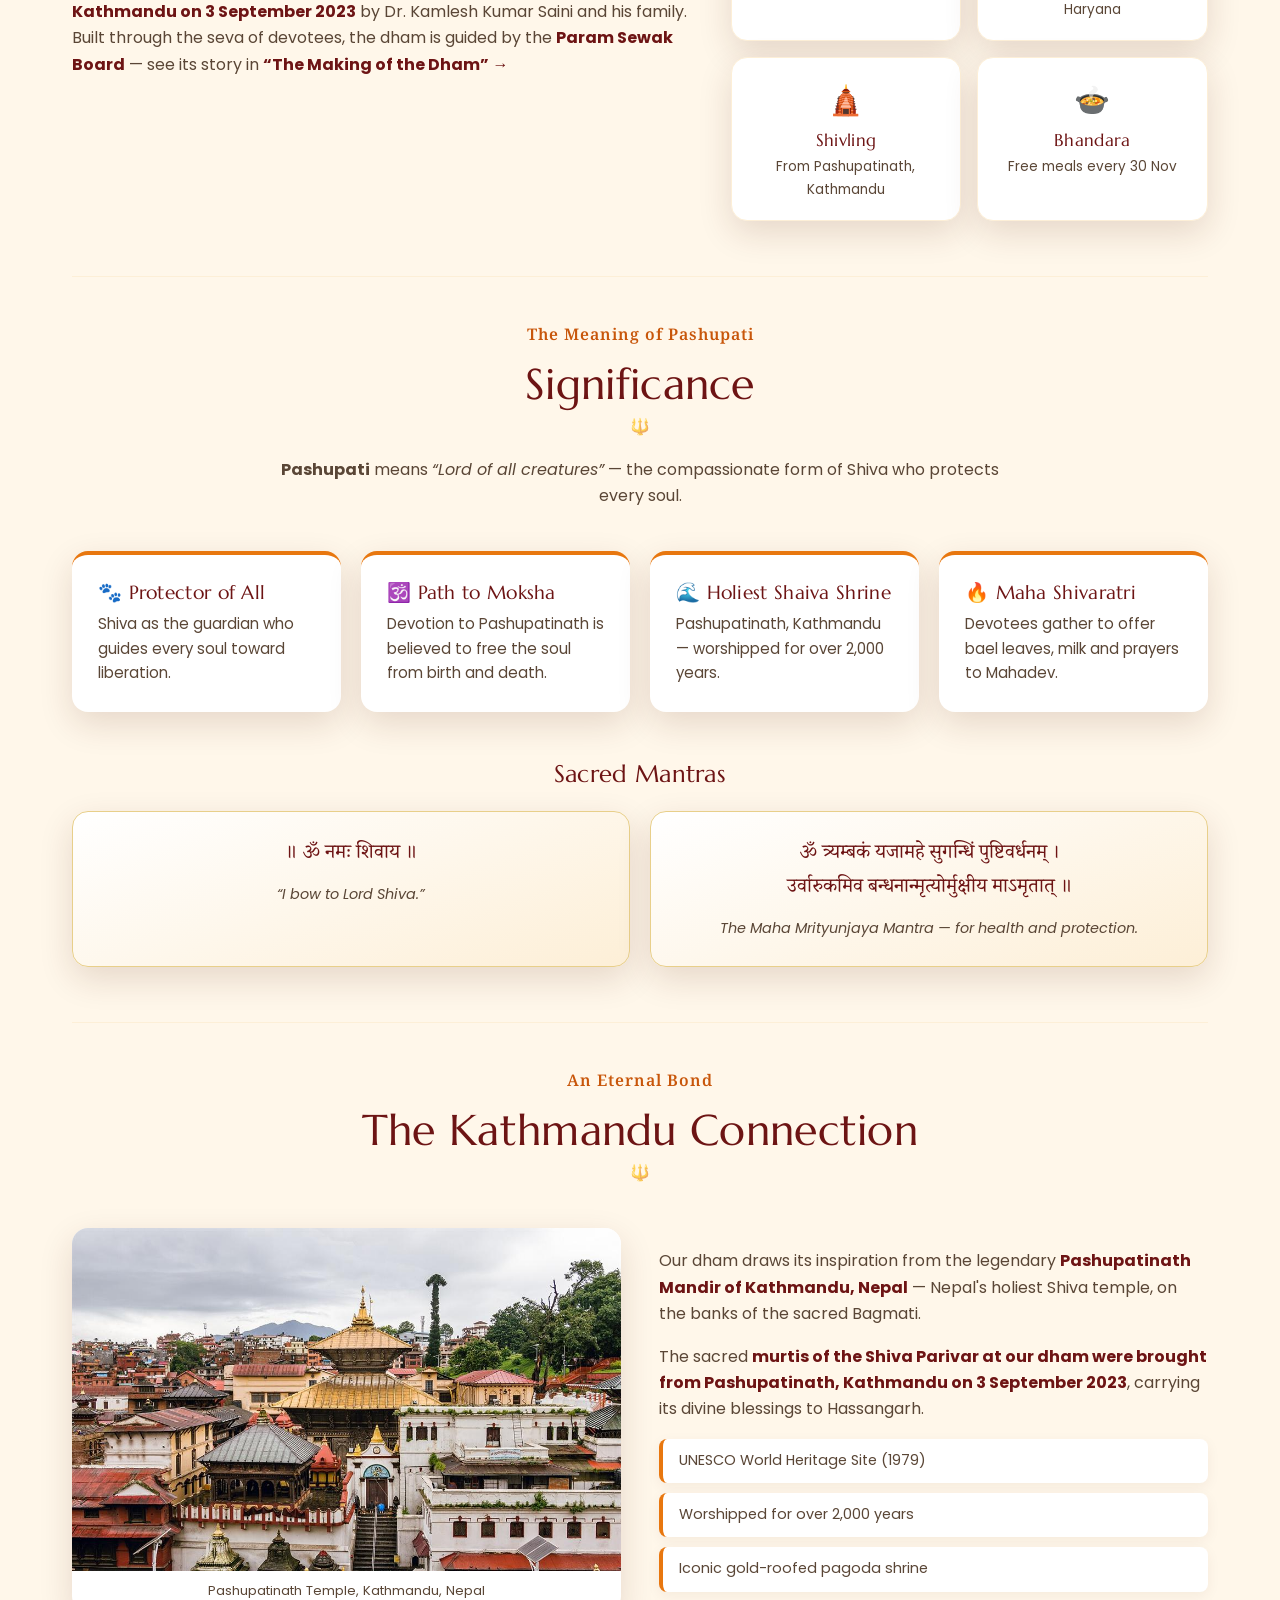
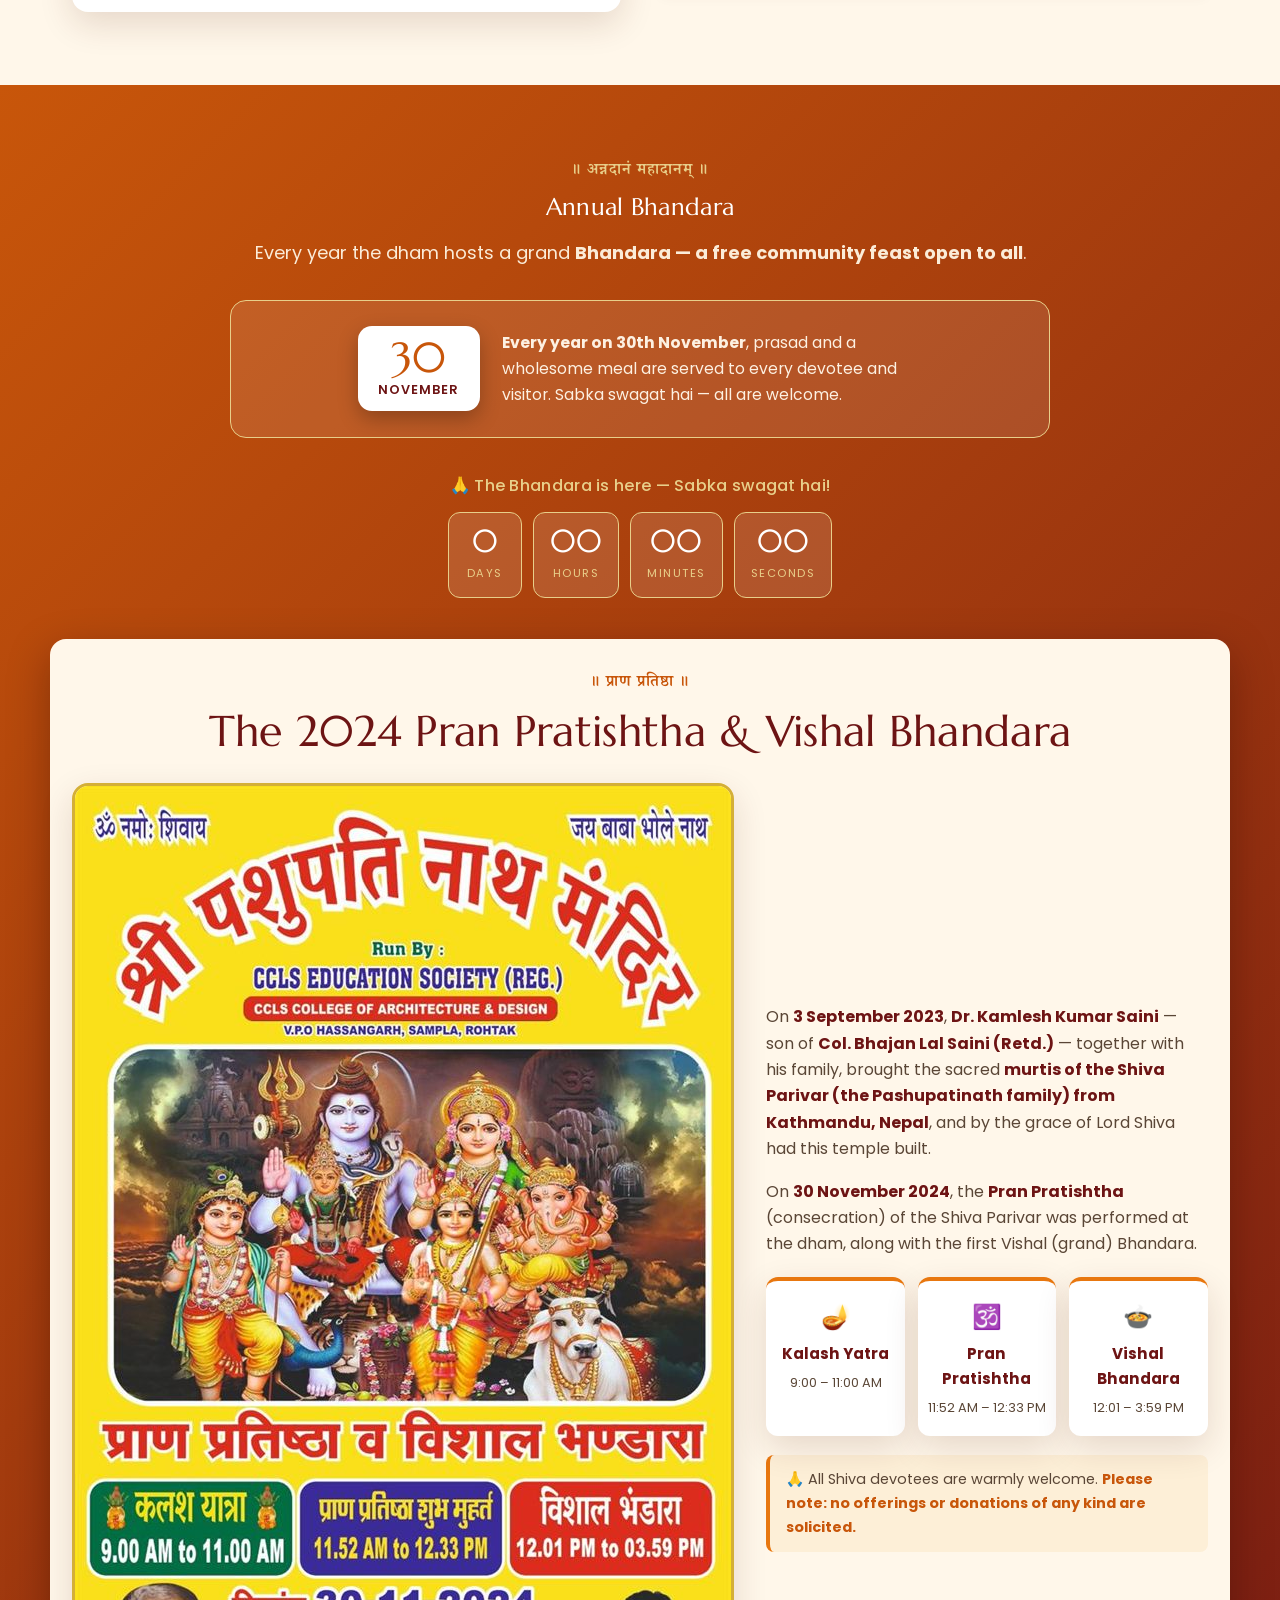
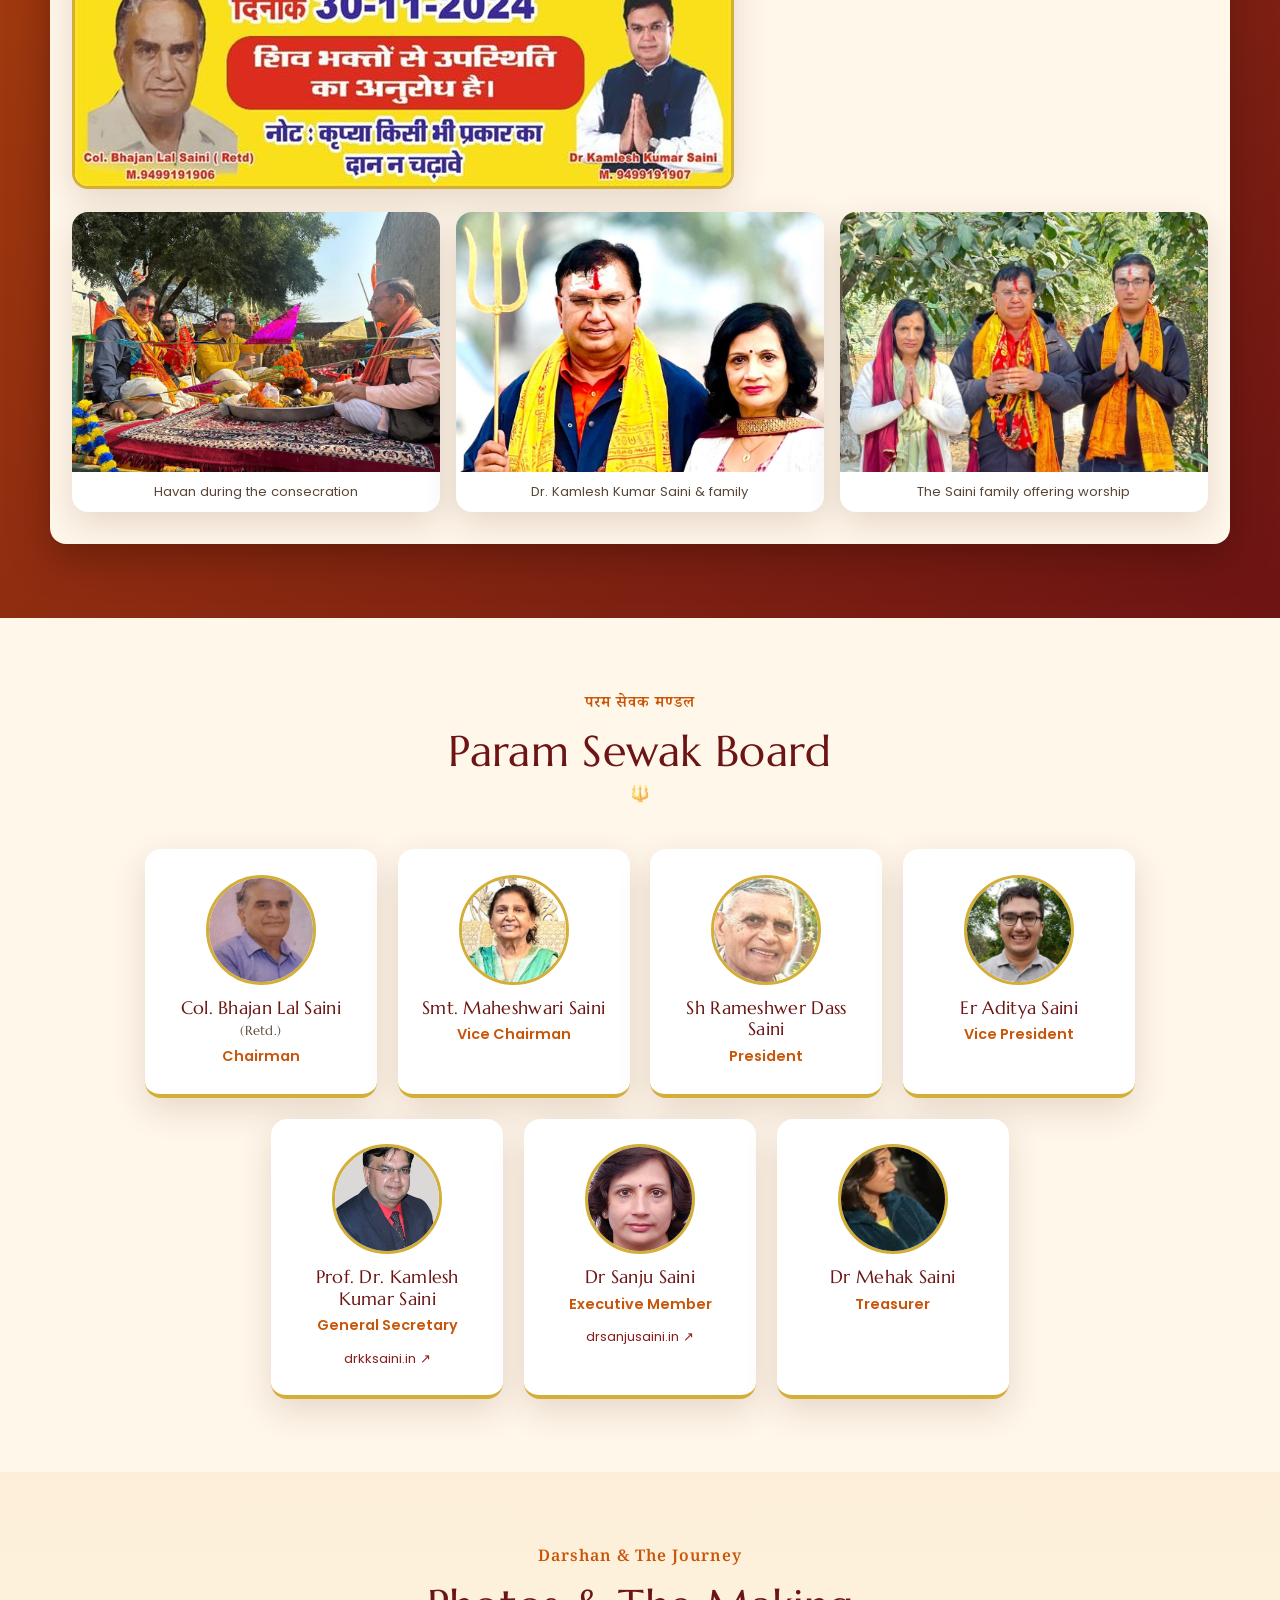
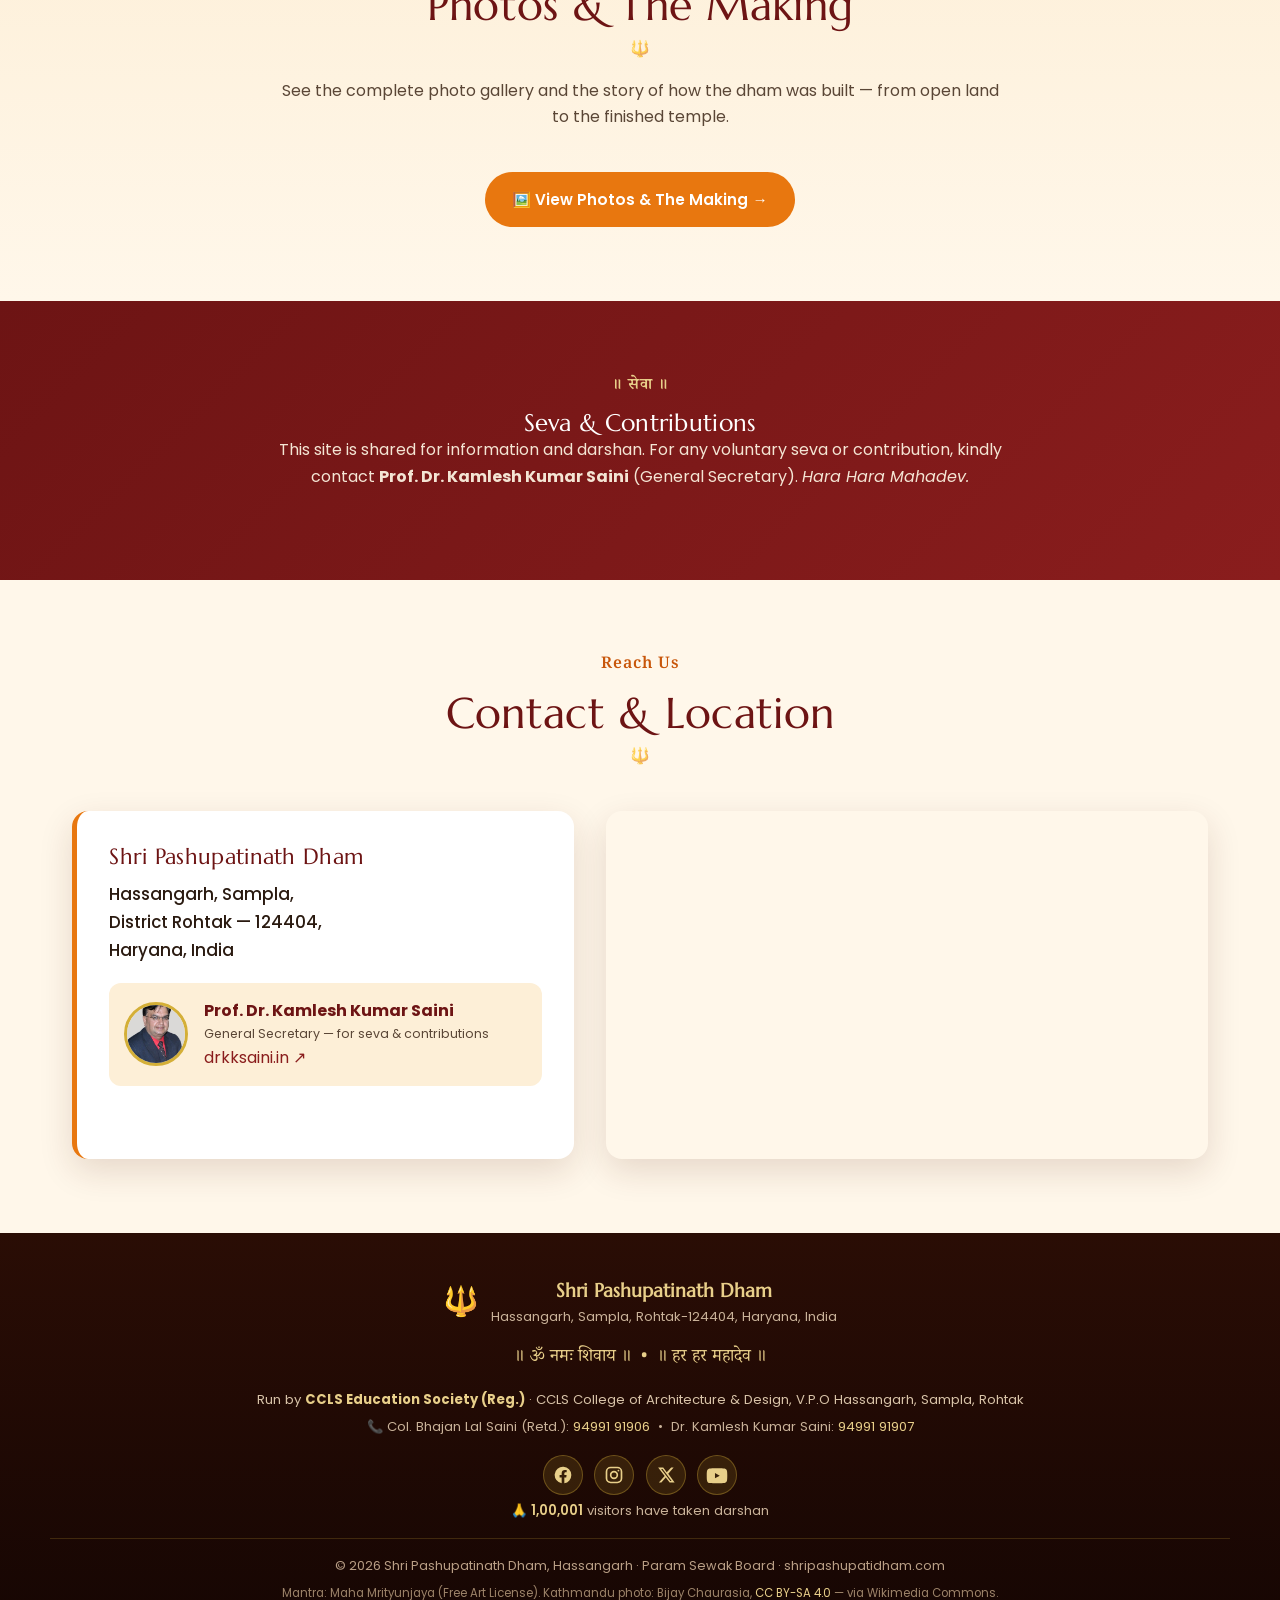
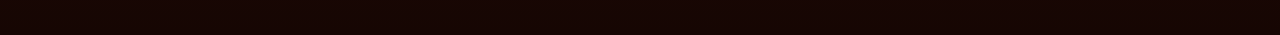
==== commit 7f57c029: "Switch custom domain to shripashupatidham.com - Updated CNAME and all domain references (footers, RE" ====
--- a/index.html
+++ b/index.html
@@ -330,7 +330,7 @@
       </nav>
 
       <p class="footer-visits" title="Total visits to this site">🙏 <span id="visitCount">—</span> visitors have taken darshan</p>
-      <p class="footer-copy">© <span id="year"></span> Shri Pashupatinath Dham, Hassangarh · Param Sewak Board · shripashupatinath.com</p>
+      <p class="footer-copy">© <span id="year"></span> Shri Pashupatinath Dham, Hassangarh · Param Sewak Board · shripashupatidham.com</p>
       <p class="footer-credit">Mantra: Maha Mrityunjaya (Free Art License). Kathmandu photo: Bijay Chaurasia, <a href="https://creativecommons.org/licenses/by-sa/4.0" target="_blank" rel="noopener">CC BY-SA 4.0</a> — via Wikimedia Commons.</p>
     </div>
   </footer>
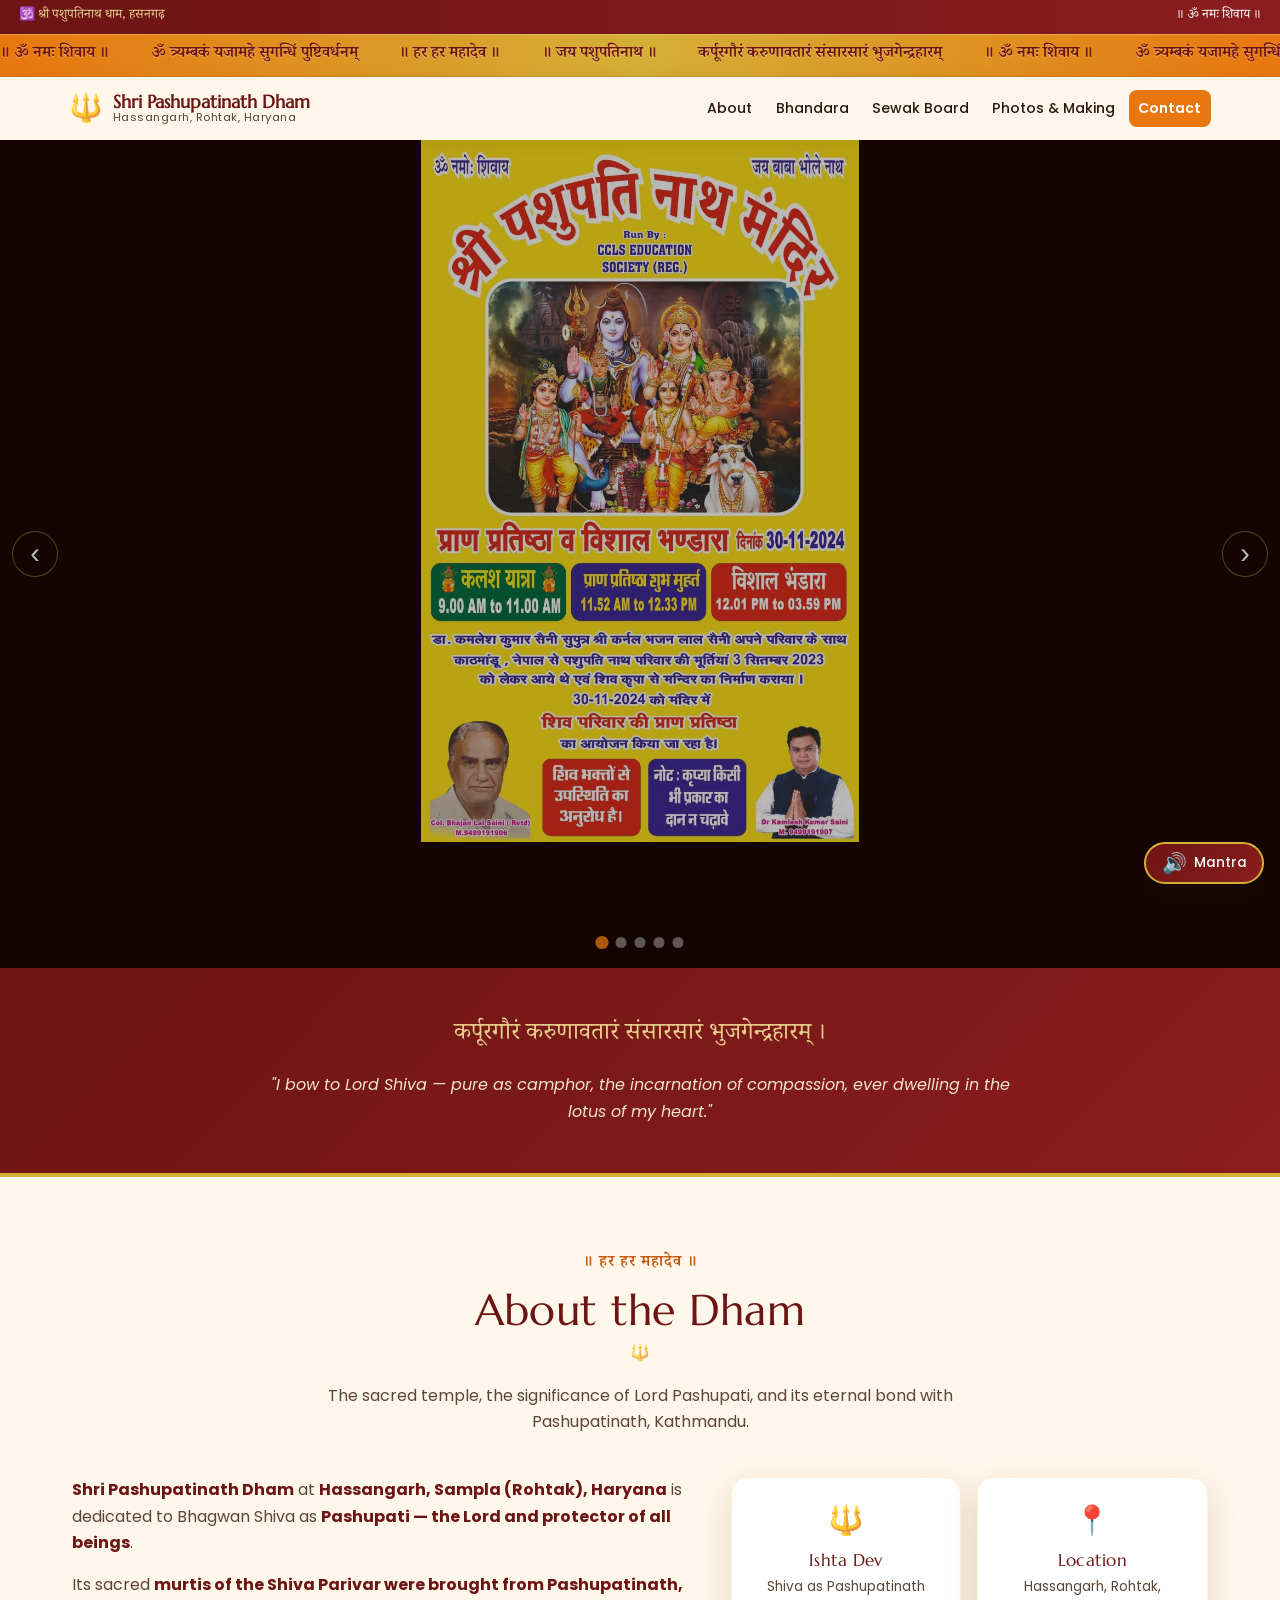
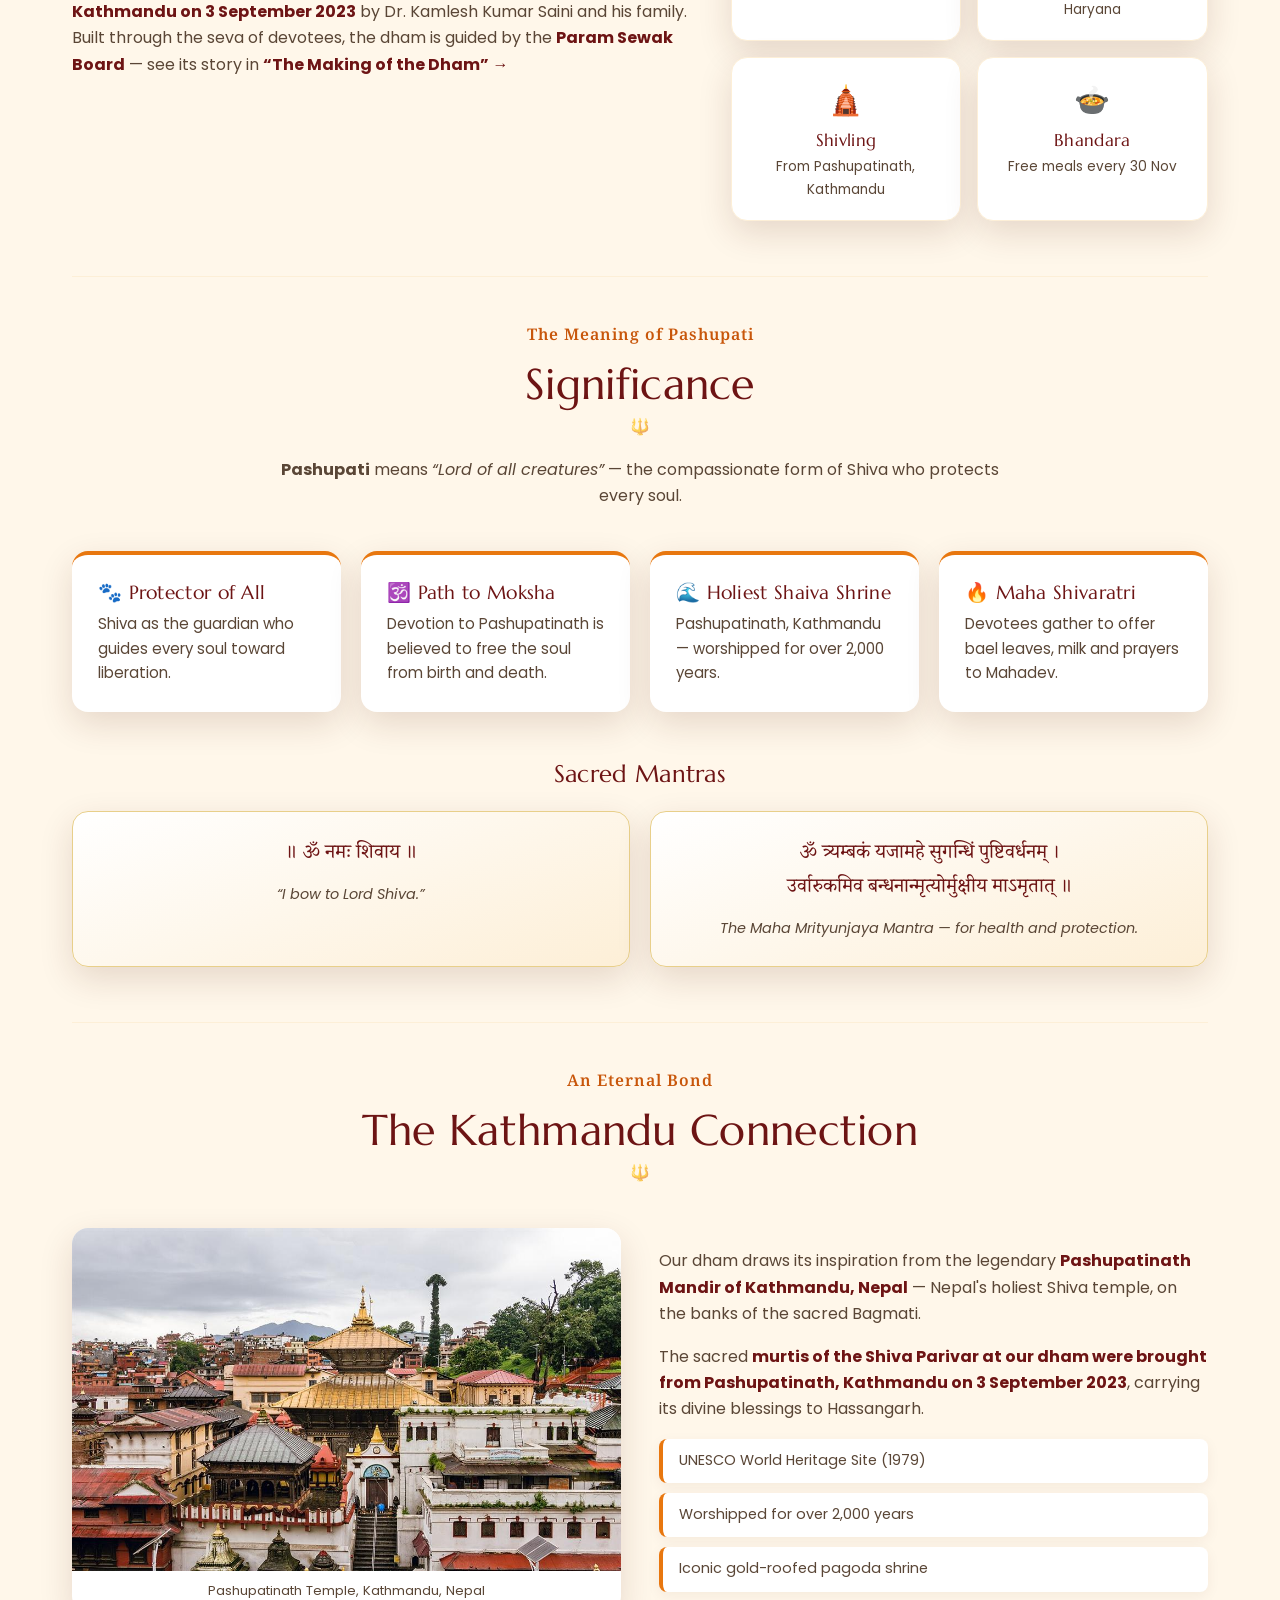
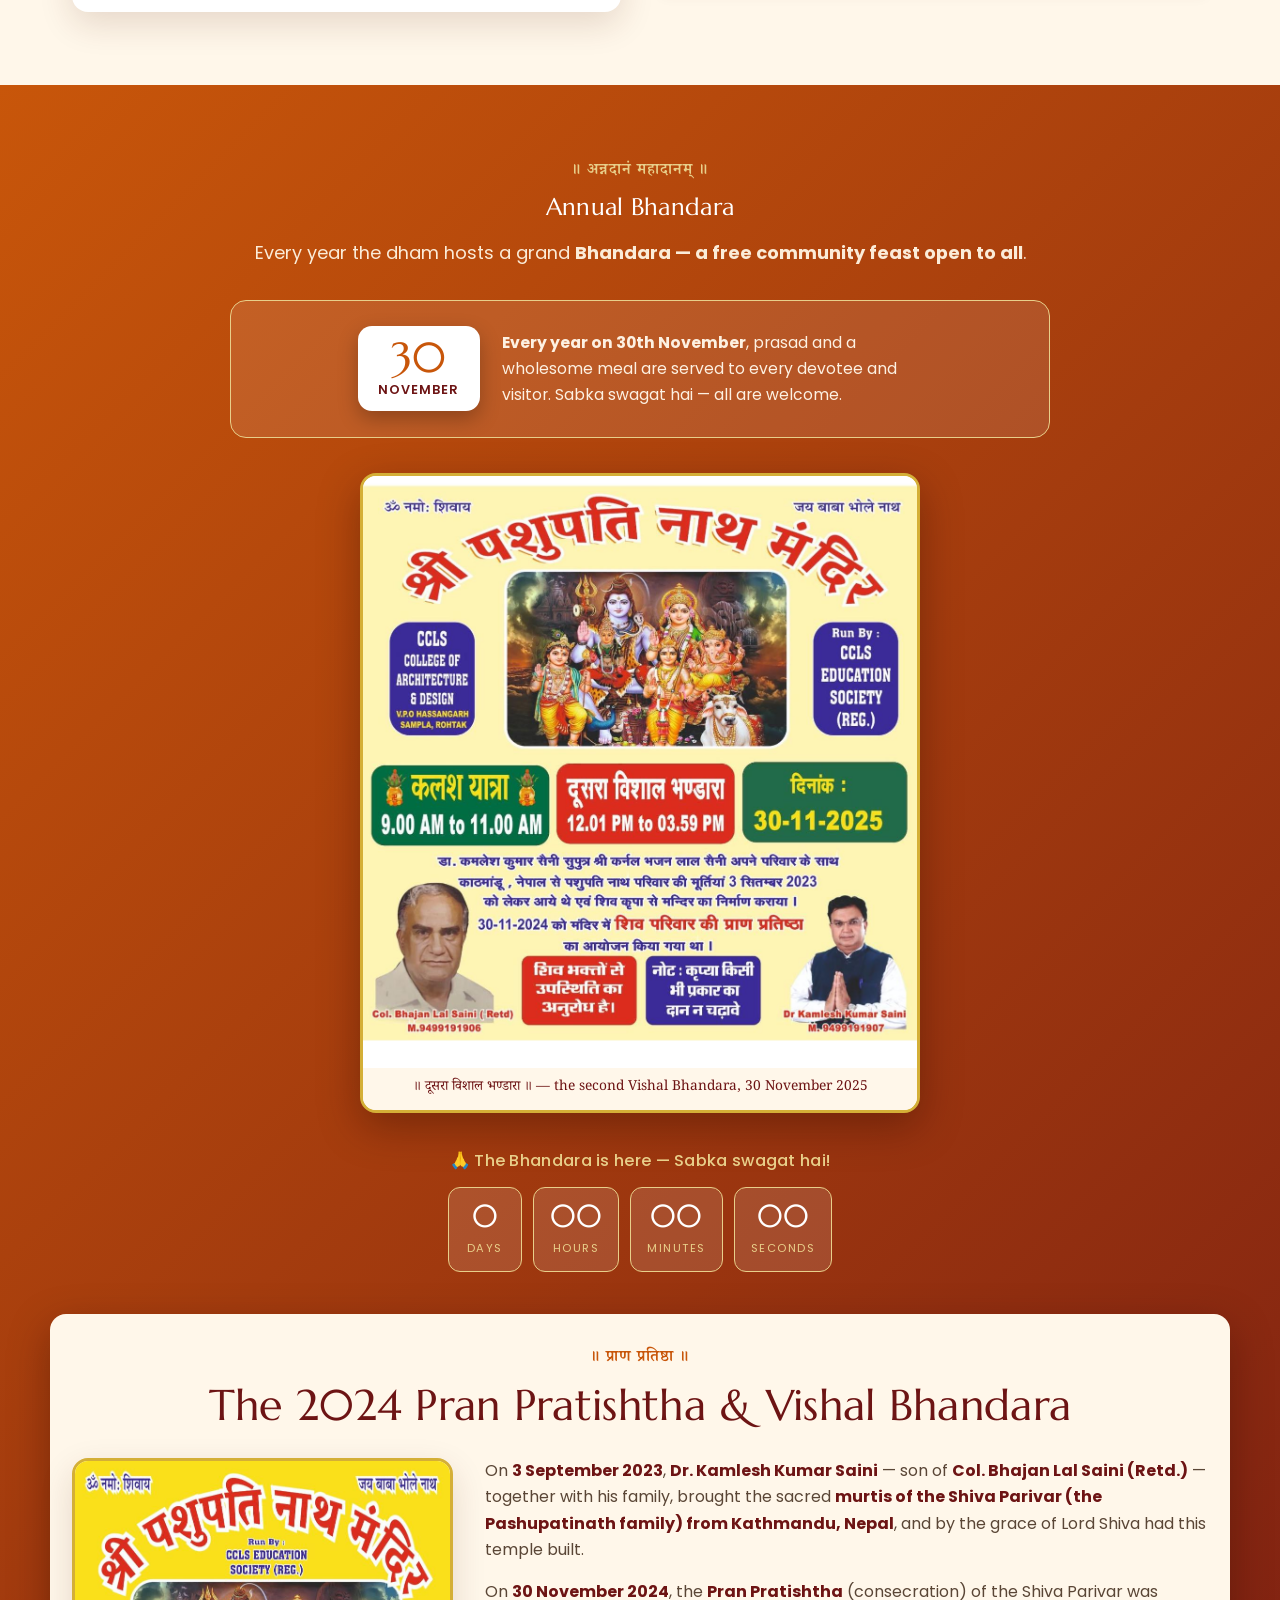
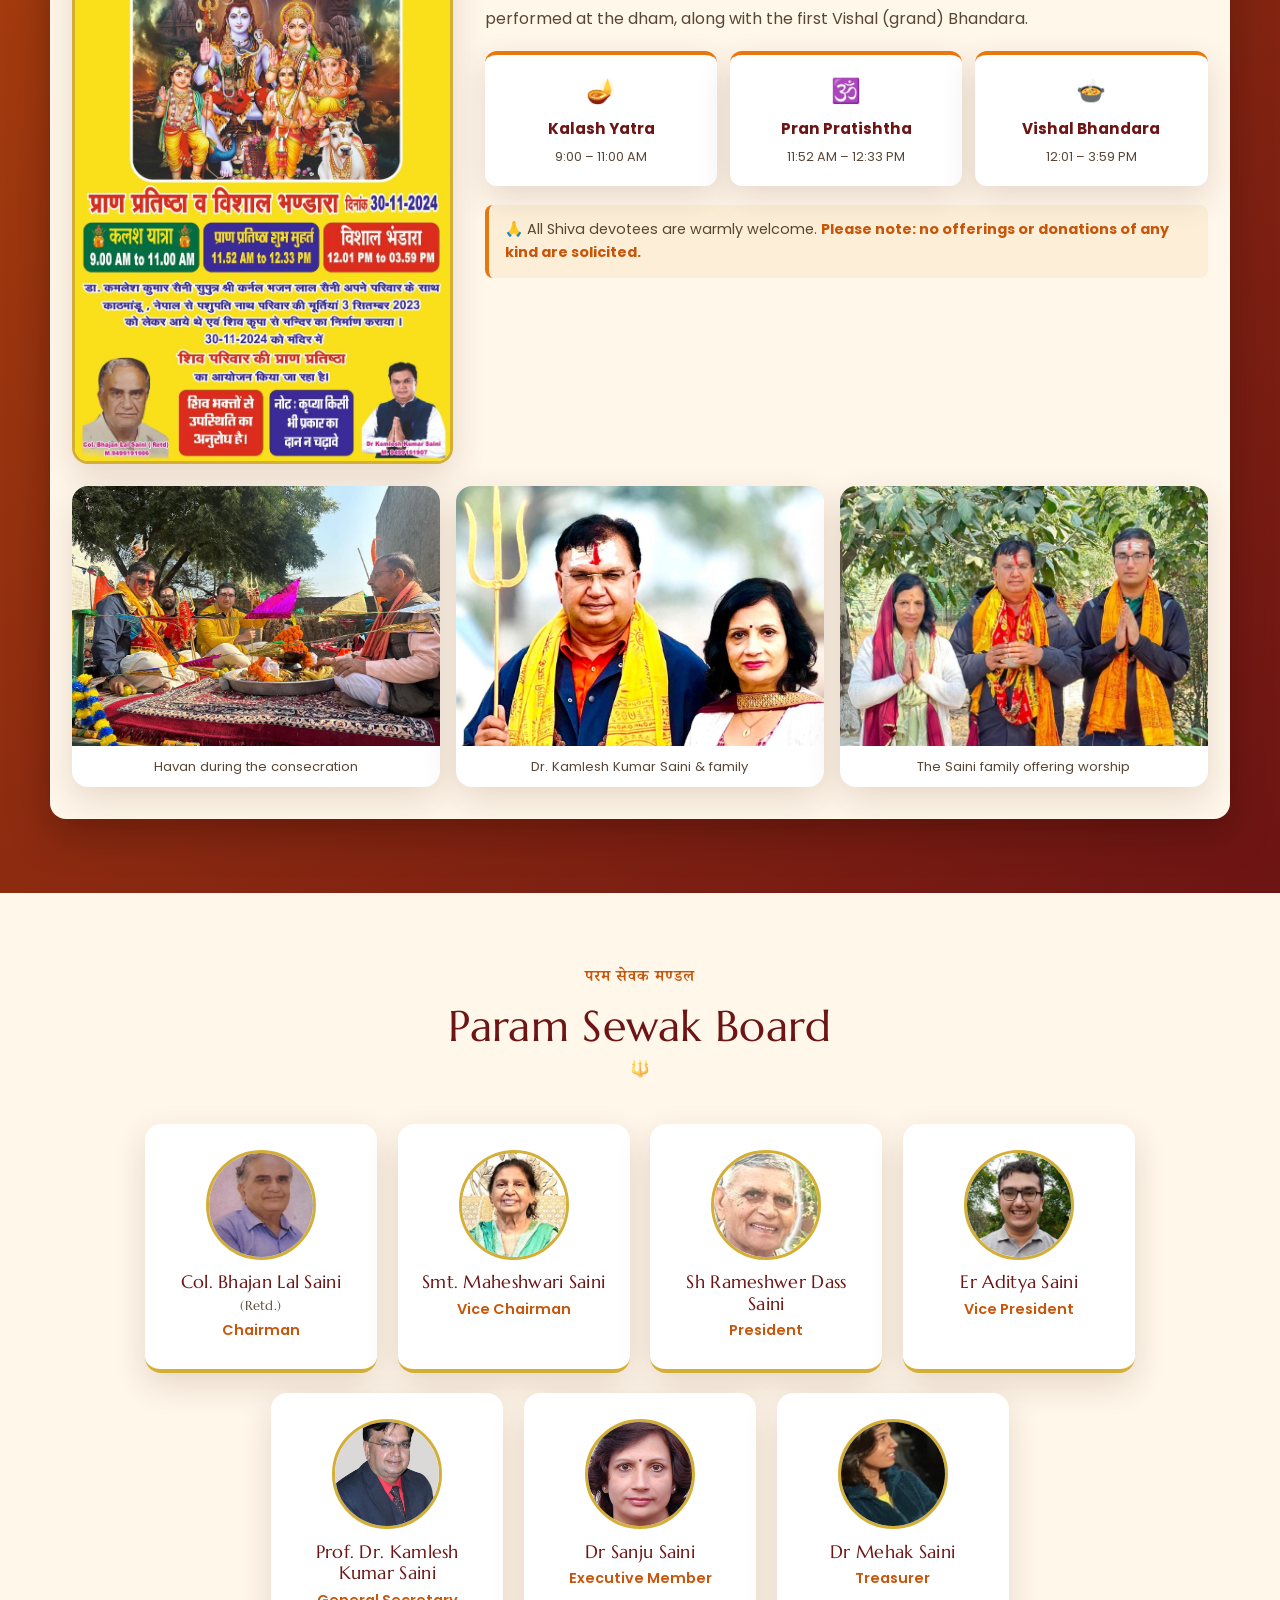
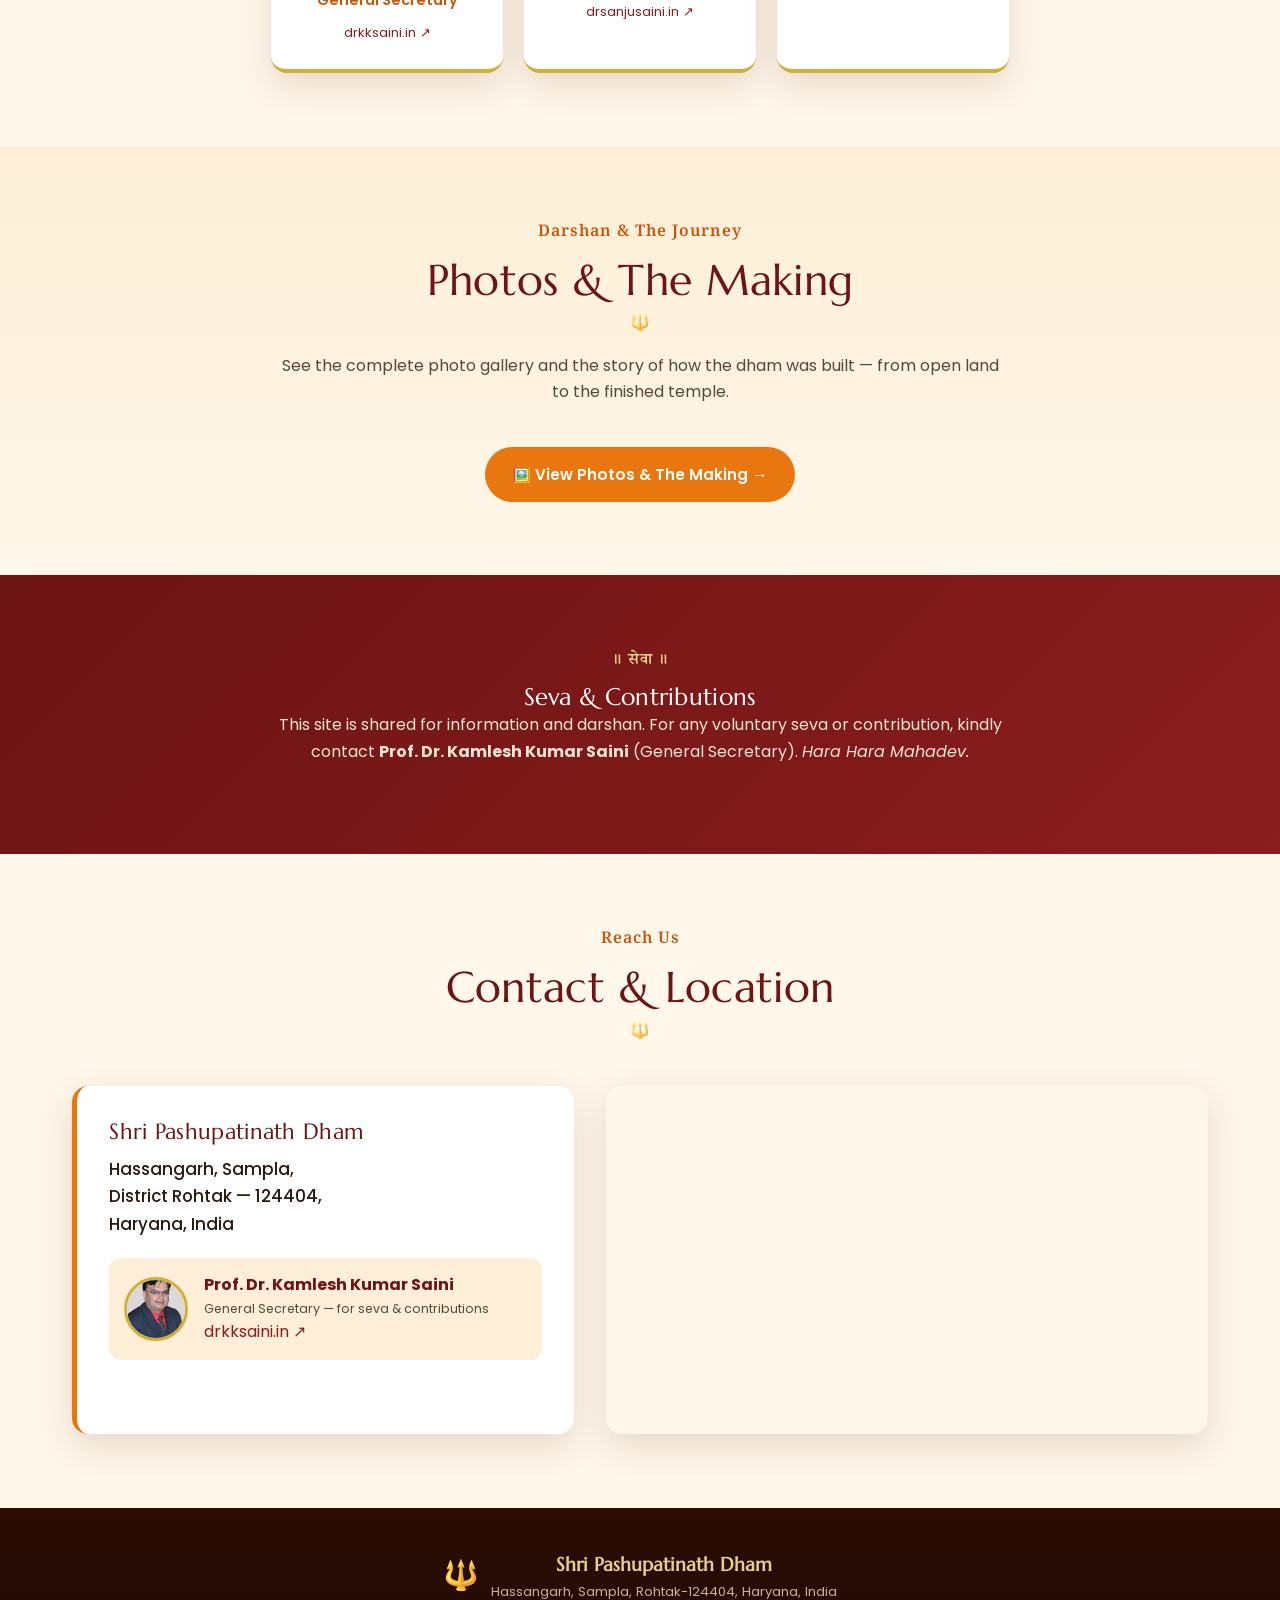
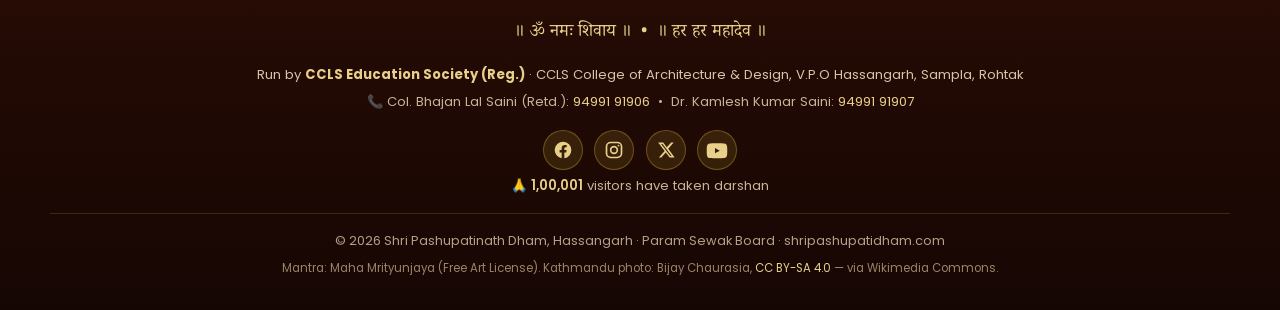
==== commit 6df89533: "Add 2025 Bhandara poster; make 2024 poster the first hero slide - New assets/poster-2024.jpg (update" ====
--- a/index.html
+++ b/index.html
@@ -61,11 +61,11 @@
   <section class="hero" id="home">
     <div class="slideshow hero-ss" id="slideshow">
       <div class="slides">
+        <figure class="slide poster-slide"><img src="assets/poster-2024.jpg" alt="Pran Pratishtha & Vishal Bhandara, 30 November 2024 — invitation poster"/></figure>
         <figure class="slide"><img src="assets/gallery/img-28.jpg" alt="Shri Pashupatinath Dham, Hassangarh"/></figure>
         <figure class="slide"><img src="assets/gallery/img-29.jpg" alt="The finished dham"/></figure>
         <figure class="slide"><img src="assets/gallery/img-35.jpg" alt="Havan during the Pran Pratishtha"/></figure>
         <figure class="slide"><img src="assets/gallery/img-33.jpg" alt="Dr. Kamlesh Kumar Saini and family with the sacred trishul"/></figure>
-        <figure class="slide poster-slide"><img src="assets/poster.jpg" alt="Pran Pratishtha & Vishal Bhandara invitation"/></figure>
       </div>
       <button class="slide-btn prev" id="slidePrev" aria-label="Previous slide">‹</button>
       <button class="slide-btn next" id="slideNext" aria-label="Next slide">›</button>
@@ -172,6 +172,12 @@
         <p><strong>Every year on 30th November</strong>, prasad and a wholesome meal are served to every devotee and visitor. Sabka swagat hai — all are welcome.</p>
       </div>
 
+      <!-- 2025 Vishal Bhandara poster -->
+      <figure class="bhandara-poster">
+        <img src="assets/poster-2025.jpg" alt="दूसरा विशाल भण्डारा — the second Vishal Bhandara at Shri Pashupatinath Mandir, 30 November 2025" loading="lazy" />
+        <figcaption>॥ दूसरा विशाल भण्डारा ॥ — the second Vishal Bhandara, 30 November 2025</figcaption>
+      </figure>
+
       <!-- Countdown to next Bhandara -->
       <div class="countdown" id="countdown" data-target="2026-11-30T09:00:00">
         <h3>⏳ Countdown to the next Bhandara — 30 November 2026</h3>
@@ -192,7 +198,7 @@
       </div>
       <div class="prat-grid">
         <div class="prat-poster">
-          <img src="assets/poster.jpg" alt="Shri Pashupatinath Mandir — Pran Pratishtha & Vishal Bhandara invitation" loading="lazy" />
+          <img src="assets/poster-2024.jpg" alt="Shri Pashupatinath Mandir — Pran Pratishtha & Vishal Bhandara invitation" loading="lazy" />
         </div>
         <div class="prat-text">
           <p>On <strong>3 September 2023</strong>, <strong>Dr. Kamlesh Kumar Saini</strong> — son of <strong>Col. Bhajan Lal Saini (Retd.)</strong> — together with his family, brought the sacred <strong>murtis of the Shiva Parivar (the Pashupatinath family) from Kathmandu, Nepal</strong>, and by the grace of Lord Shiva had this temple built.</p>
--- a/css/styles.css
+++ b/css/styles.css
@@ -160,7 +160,7 @@
 .hero-ss .slides{position:absolute;inset:0}
 .hero-ss .slide{background:#160603}
 .hero-ss .slide img{width:100%;height:100%;object-fit:cover;cursor:default}
-.hero-ss .poster-slide img{object-fit:contain;cursor:zoom-in}
+.hero-ss .poster-slide img{object-fit:contain;cursor:zoom-in;max-height:78vh;width:auto;margin:0 auto;align-self:flex-start}
 .hero .hero-overlay{z-index:2;pointer-events:none}
 .hero .hero-content{z-index:3;transition:opacity .5s ease}
 .hero-ss .slide-dots{bottom:20px}
@@ -247,9 +247,16 @@
 .bhandara-note{margin-top:1.8rem;color:#fbecd8}
 .bhandara-note a{color:#fff;text-decoration:underline}
 
+/* 2025 Vishal Bhandara poster */
+.bhandara-poster{max-width:560px;margin:2.2rem auto 0;background:#fff;border:3px solid var(--gold);
+  border-radius:var(--radius);overflow:hidden;box-shadow:0 14px 40px rgba(40,10,0,.35)}
+.bhandara-poster img{width:100%;height:auto;display:block;cursor:zoom-in}
+.bhandara-poster figcaption{font-family:'Noto Serif Devanagari',serif;font-size:.86rem;color:var(--maroon);
+  background:var(--cream);padding:.6rem .8rem;text-align:center}
+
 /* ===== Pran Pratishtha ===== */
 .pratishtha{background:linear-gradient(180deg,var(--cream-2),var(--cream))}
-.prat-grid{display:grid;grid-template-columns:auto 1fr;gap:2rem;align-items:center}
+.prat-grid{display:grid;grid-template-columns:auto 1fr;gap:2rem;align-items:start}
 .prat-poster{border-radius:var(--radius);overflow:hidden;box-shadow:var(--shadow);border:3px solid var(--gold);background:#fff;margin:0 auto}
 .prat-poster img{height:auto;max-height:440px;width:auto;max-width:100%;display:block;cursor:zoom-in}
 .prat-text p{color:var(--ink-soft);margin-bottom:1rem}
@@ -274,7 +281,7 @@
 .bhandara-2024 .section-head{margin-bottom:1.6rem}
 .bhandara-2024 h2{color:var(--maroon)}
 .bhandara-2024 .eyebrow{color:var(--saffron-deep)}
-.bhandara-2024 .prat-poster img{max-height:none}
+.bhandara-2024 .prat-poster img{max-height:600px}
 
 /* Countdown */
 .countdown{margin-top:2.4rem}
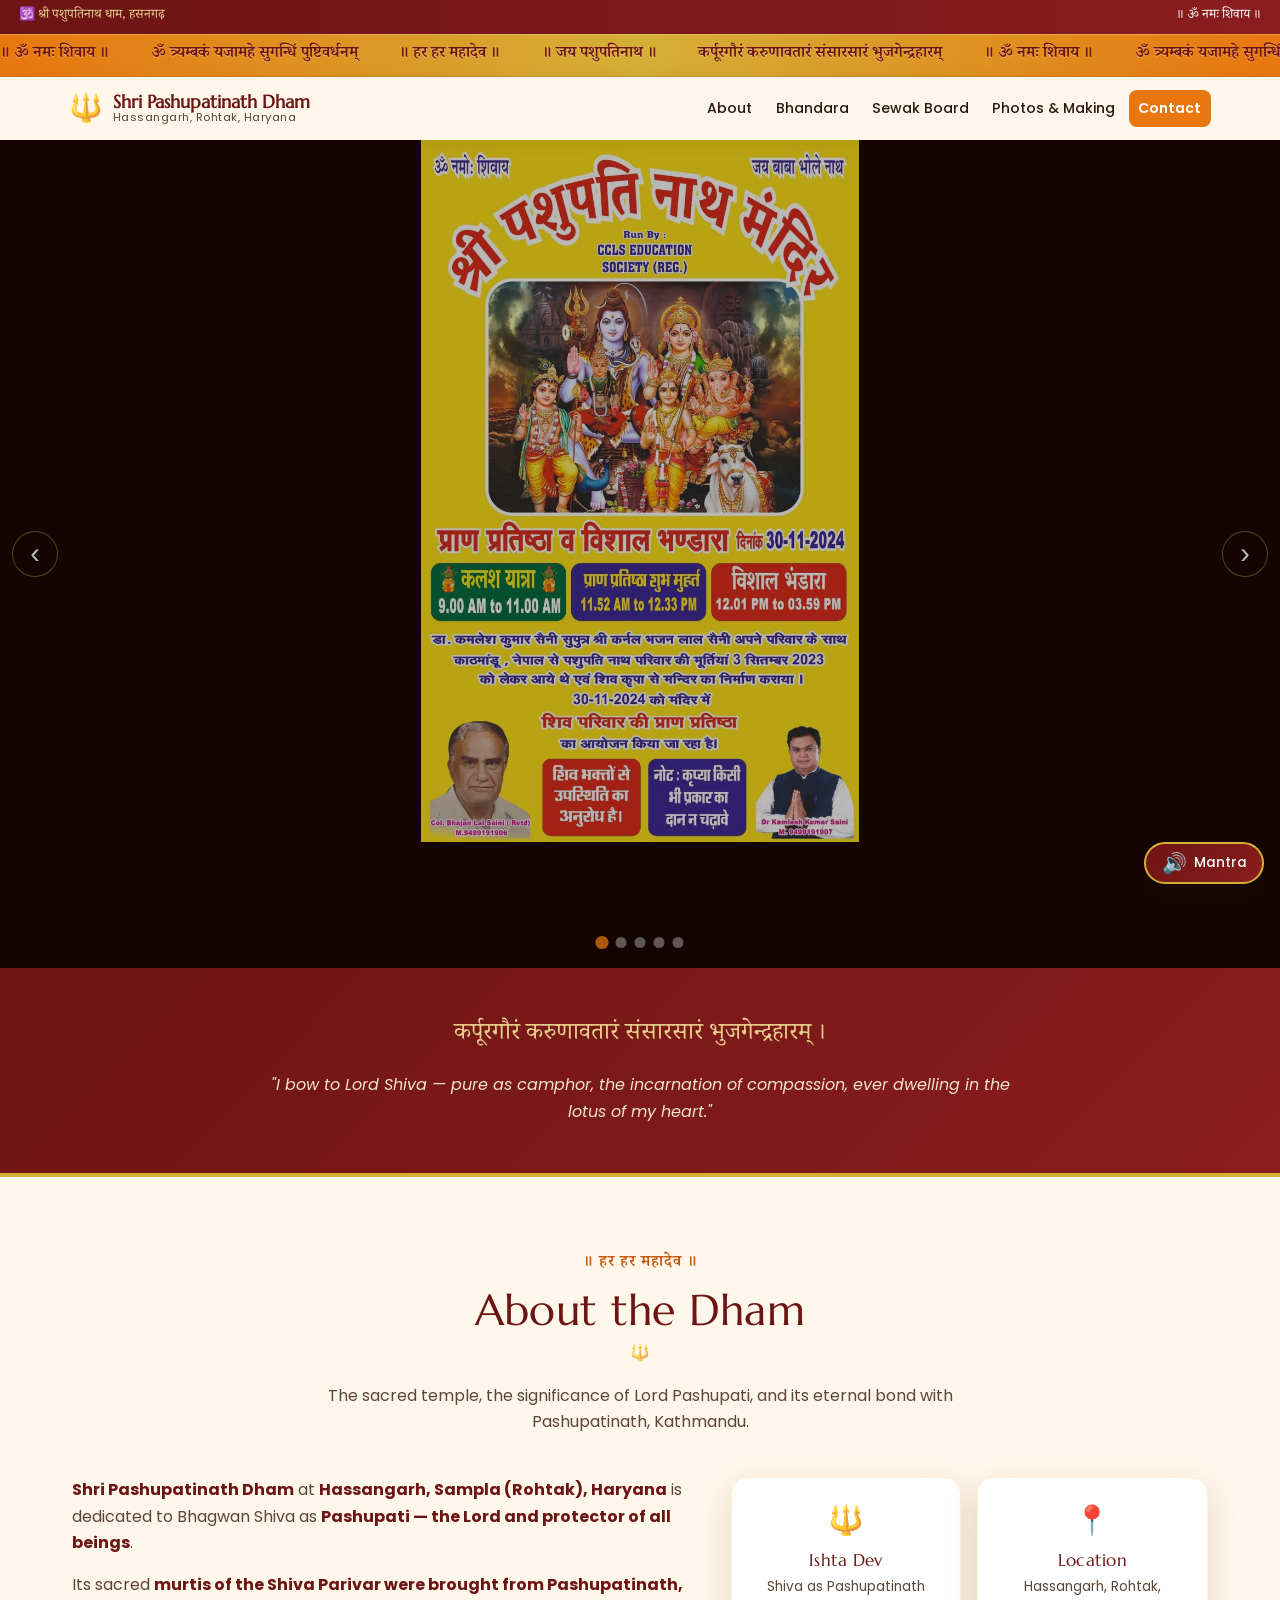
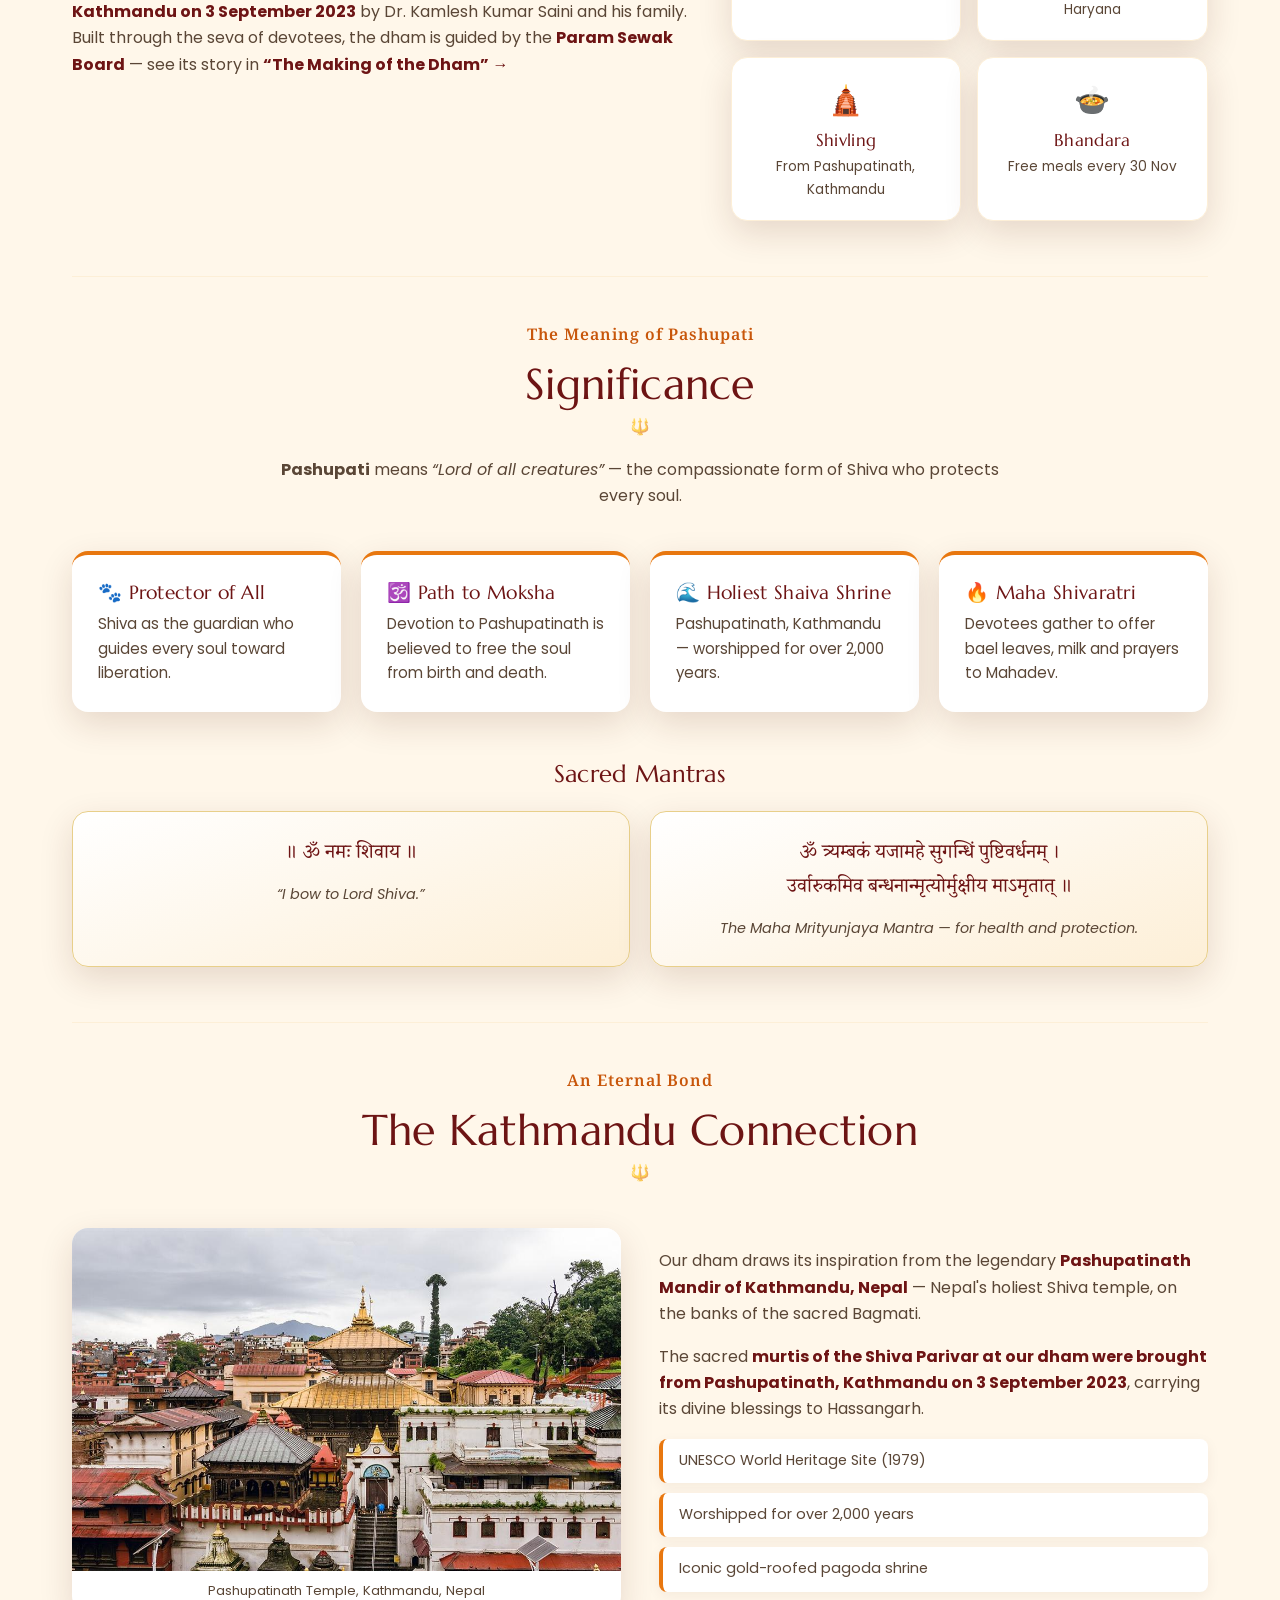
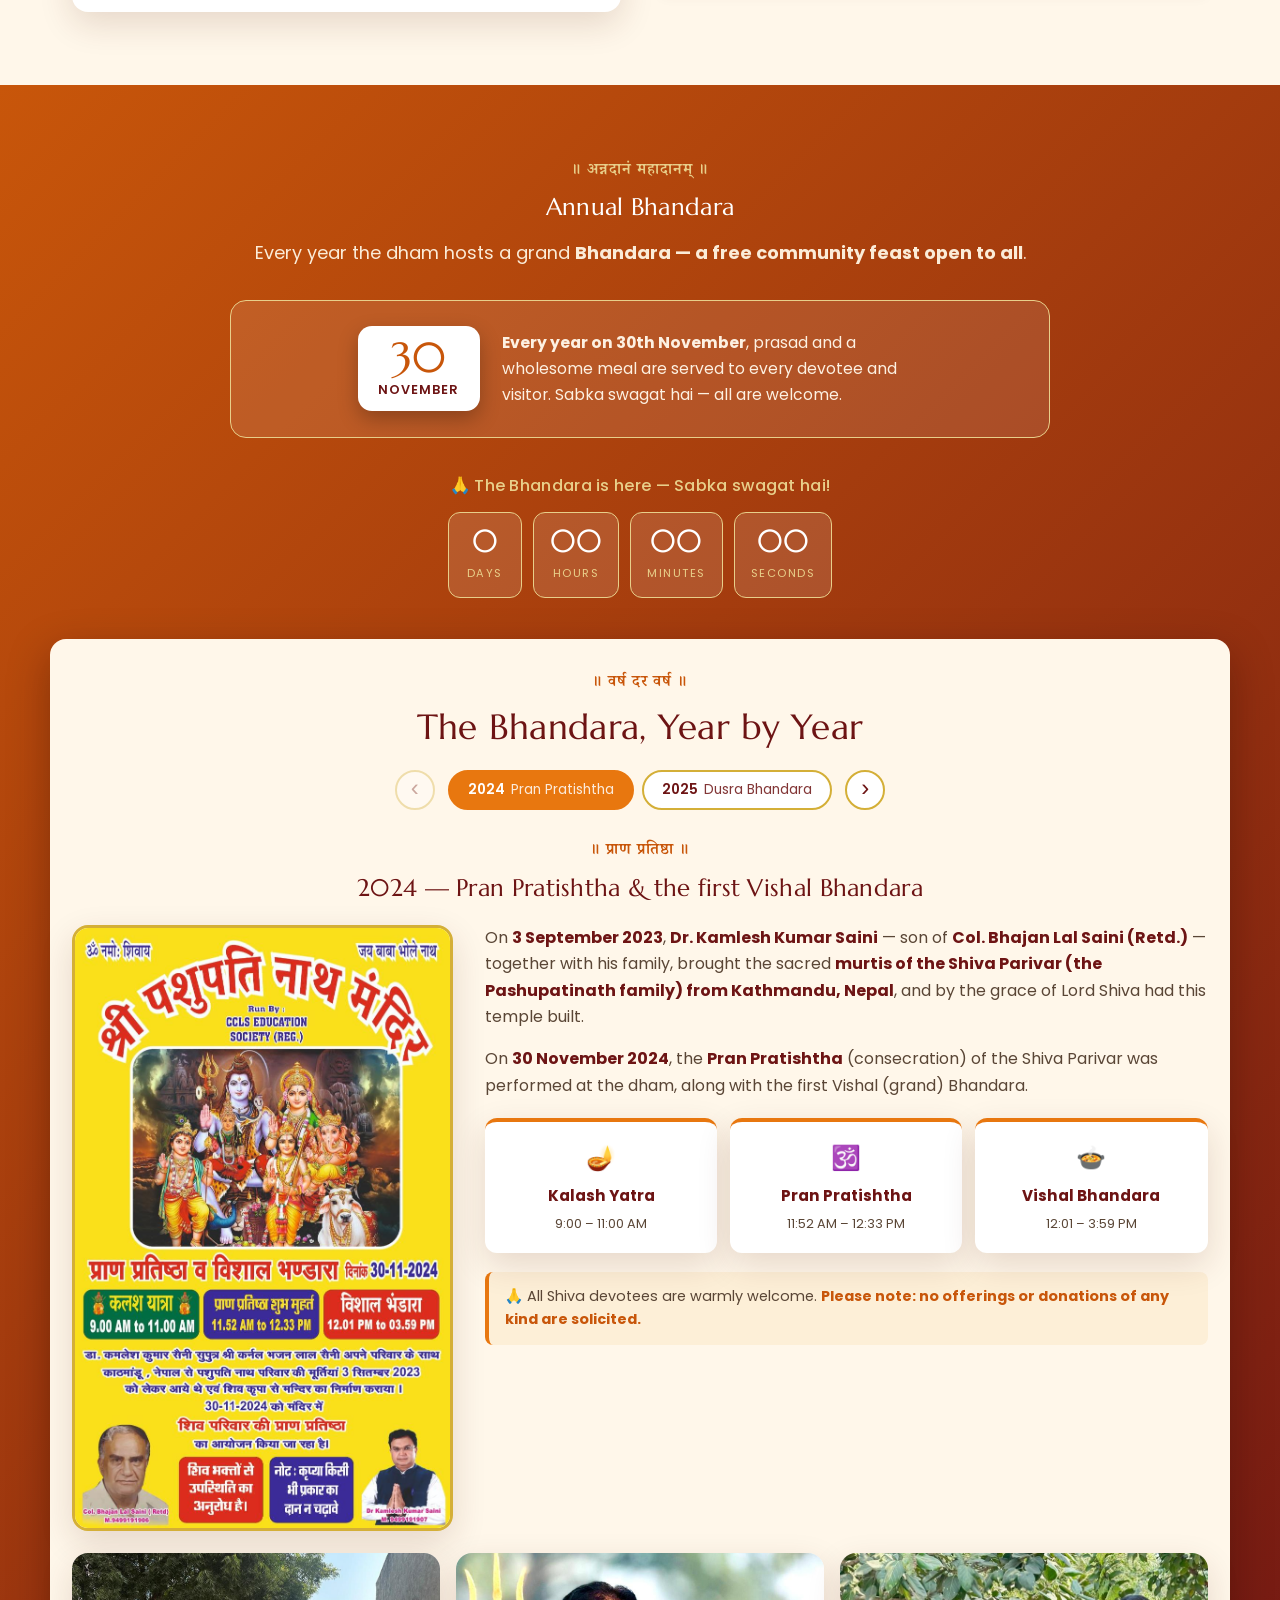
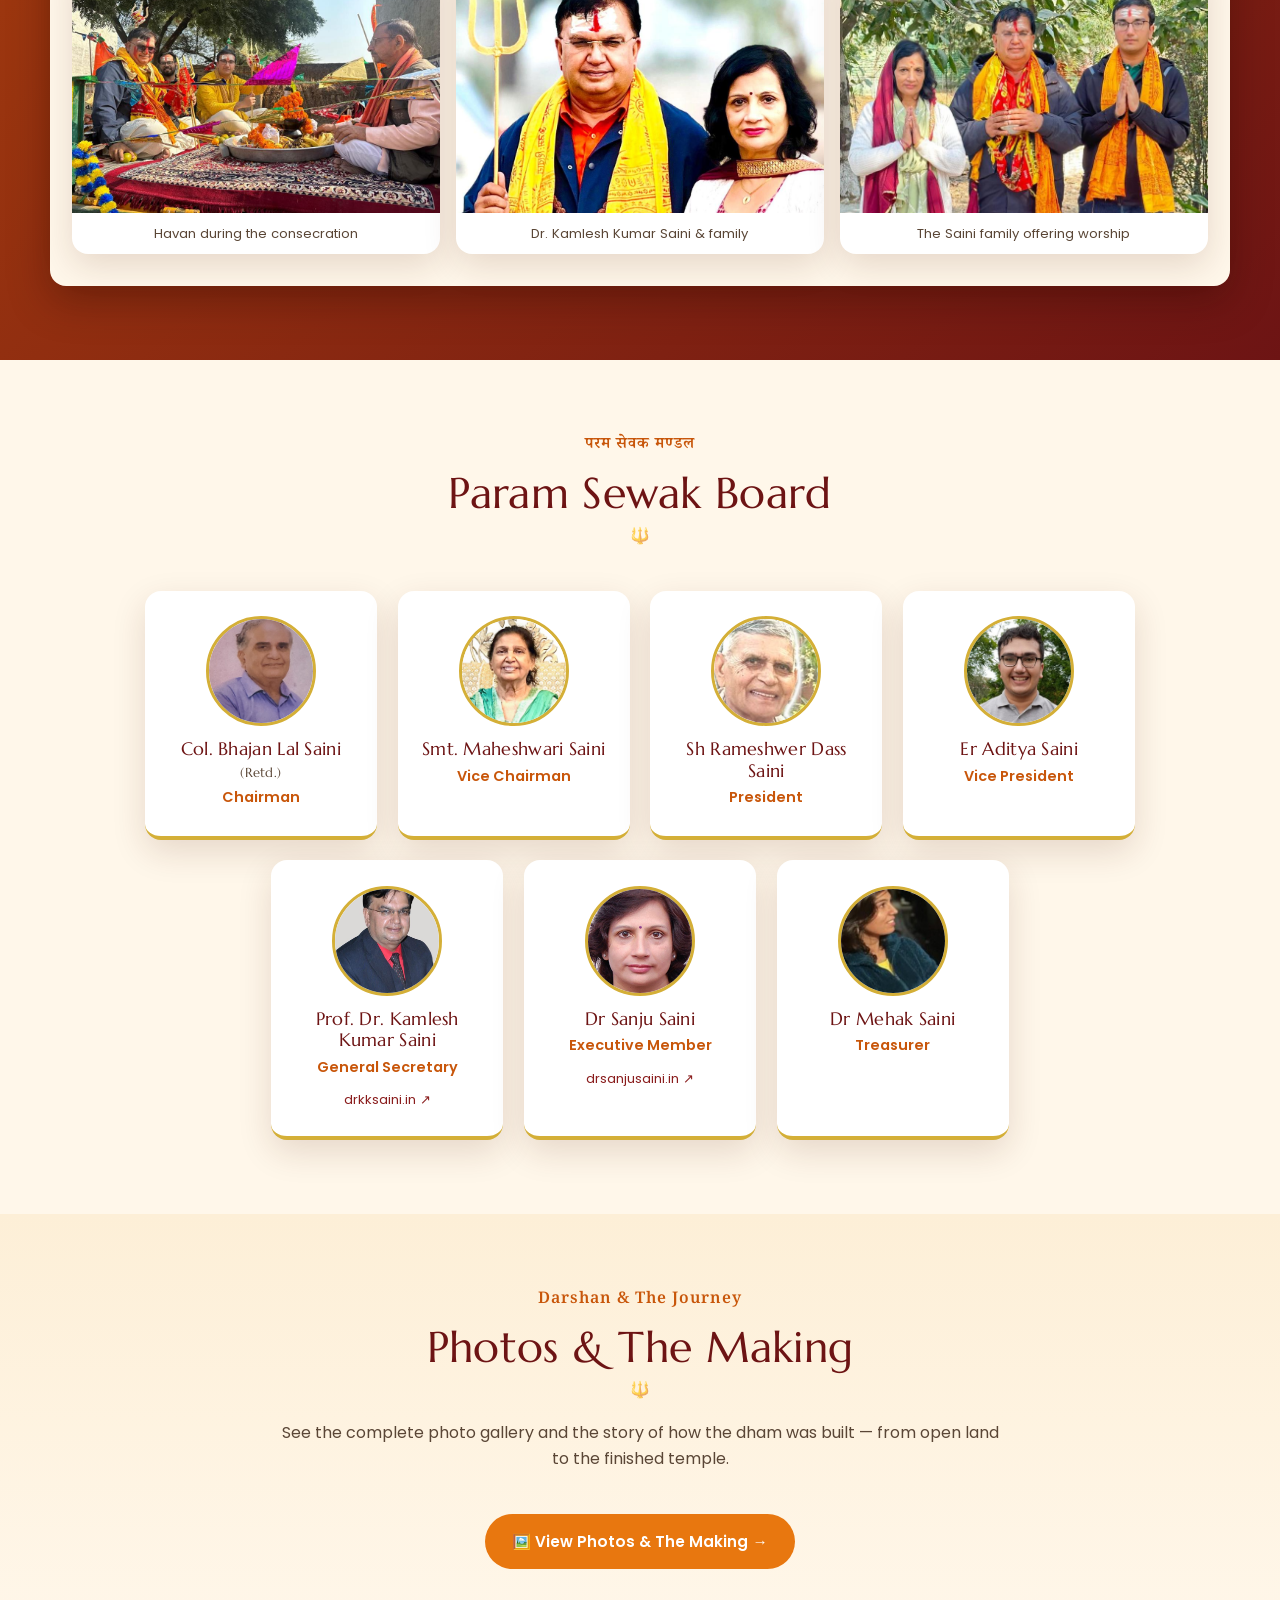
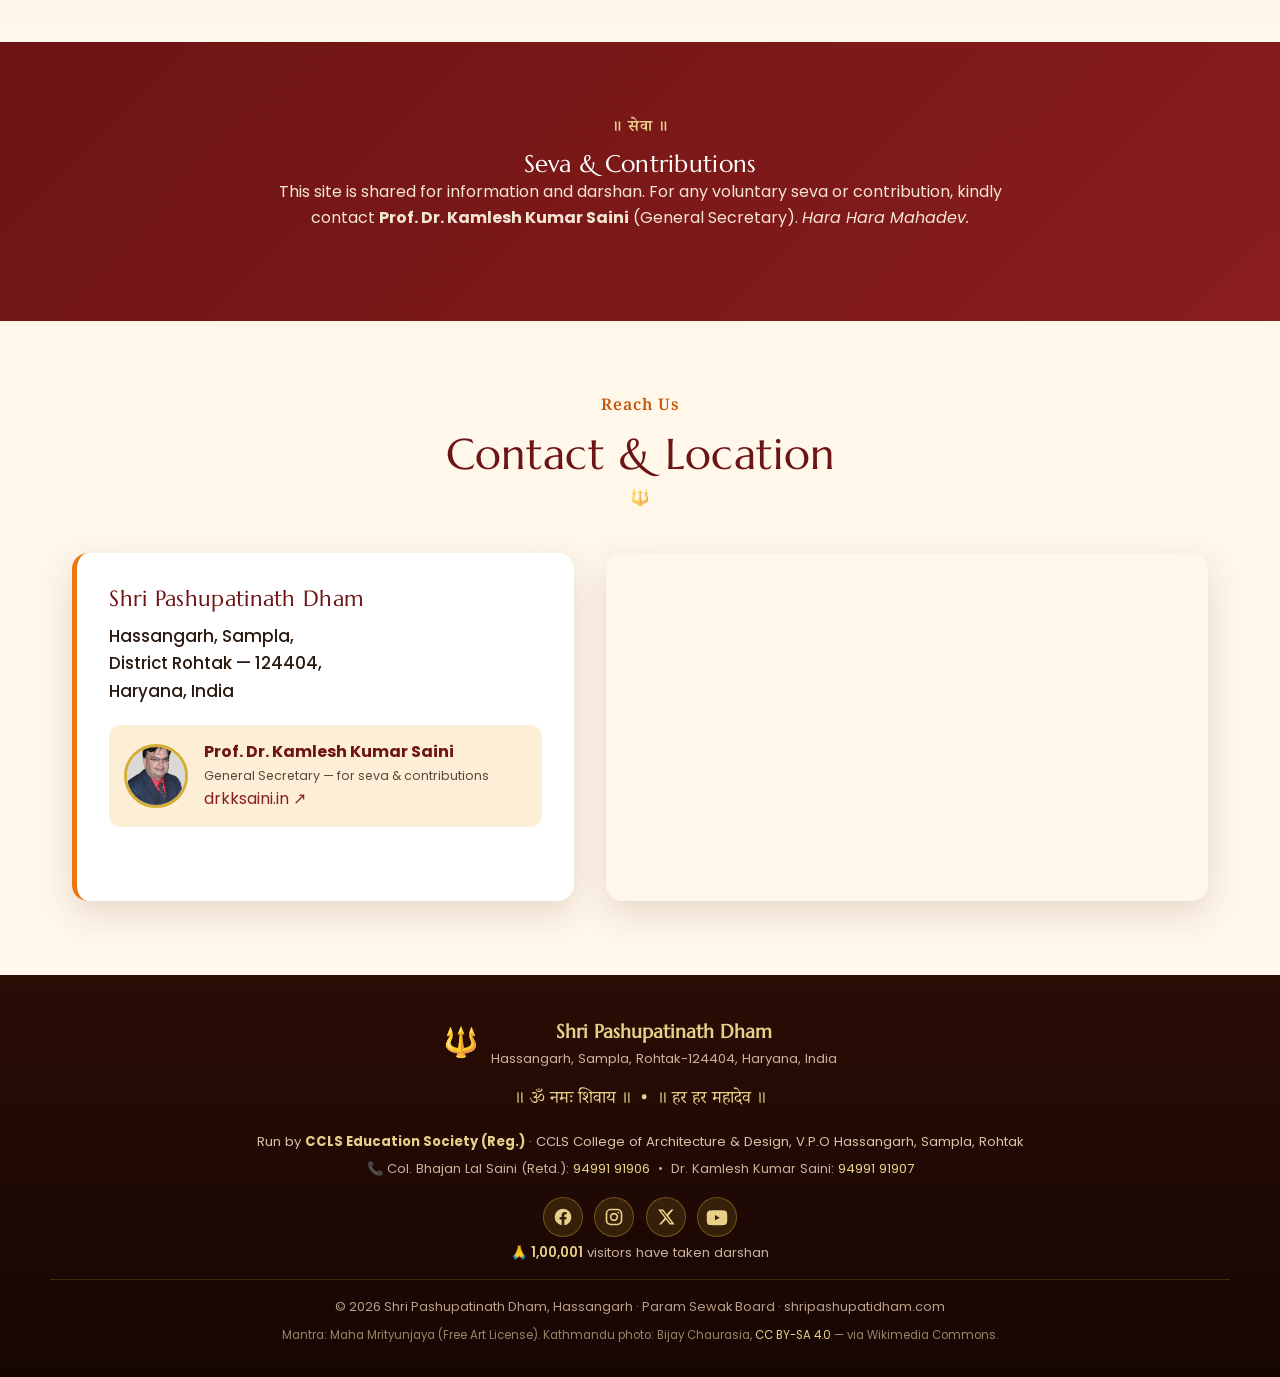
==== commit 7b835f9f: "Turn the Bhandara section into a year-by-year slider Replaces the single hardcoded 2024 card (and th" ====
--- a/index.html
+++ b/index.html
@@ -172,12 +172,6 @@
         <p><strong>Every year on 30th November</strong>, prasad and a wholesome meal are served to every devotee and visitor. Sabka swagat hai — all are welcome.</p>
       </div>
 
-      <!-- 2025 Vishal Bhandara poster -->
-      <figure class="bhandara-poster">
-        <img src="assets/poster-2025.jpg" alt="दूसरा विशाल भण्डारा — the second Vishal Bhandara at Shri Pashupatinath Mandir, 30 November 2025" loading="lazy" />
-        <figcaption>॥ दूसरा विशाल भण्डारा ॥ — the second Vishal Bhandara, 30 November 2025</figcaption>
-      </figure>
-
       <!-- Countdown to next Bhandara -->
       <div class="countdown" id="countdown" data-target="2026-11-30T09:00:00">
         <h3>⏳ Countdown to the next Bhandara — 30 November 2026</h3>
@@ -190,31 +184,77 @@
       </div>
     </div>
 
-    <!-- 2024 Pran Pratishtha & Vishal Bhandara -->
-    <div class="bhandara-2024">
-      <div class="section-head">
-        <span class="eyebrow">॥ प्राण प्रतिष्ठा ॥</span>
-        <h2>The 2024 Pran Pratishtha &amp; Vishal Bhandara</h2>
-      </div>
-      <div class="prat-grid">
-        <div class="prat-poster">
-          <img src="assets/poster-2024.jpg" alt="Shri Pashupatinath Mandir — Pran Pratishtha & Vishal Bhandara invitation" loading="lazy" />
-        </div>
-        <div class="prat-text">
-          <p>On <strong>3 September 2023</strong>, <strong>Dr. Kamlesh Kumar Saini</strong> — son of <strong>Col. Bhajan Lal Saini (Retd.)</strong> — together with his family, brought the sacred <strong>murtis of the Shiva Parivar (the Pashupatinath family) from Kathmandu, Nepal</strong>, and by the grace of Lord Shiva had this temple built.</p>
-          <p>On <strong>30 November 2024</strong>, the <strong>Pran Pratishtha</strong> (consecration) of the Shiva Parivar was performed at the dham, along with the first Vishal (grand) Bhandara.</p>
-          <div class="prat-schedule">
-            <div class="prat-slot"><span>🪔</span><strong>Kalash Yatra</strong><small>9:00 – 11:00 AM</small></div>
-            <div class="prat-slot"><span>🕉️</span><strong>Pran Pratishtha</strong><small>11:52 AM – 12:33 PM</small></div>
-            <div class="prat-slot"><span>🍲</span><strong>Vishal Bhandara</strong><small>12:01 – 3:59 PM</small></div>
-          </div>
-          <p class="prat-note">🙏 All Shiva devotees are warmly welcome. <strong>Please note: no offerings or donations of any kind are solicited.</strong></p>
-        </div>
-      </div>
-      <div class="prat-photos">
-        <figure><img src="assets/gallery/img-35.jpg" alt="Havan during the Pran Pratishtha" loading="lazy"/><figcaption>Havan during the consecration</figcaption></figure>
-        <figure><img src="assets/gallery/img-33.jpg" alt="Dr. Kamlesh Kumar Saini and family with the sacred trishul" loading="lazy"/><figcaption>Dr. Kamlesh Kumar Saini &amp; family</figcaption></figure>
-        <figure><img class="fit-top" src="assets/gallery/img-30.jpg" alt="The Saini family offering worship" loading="lazy"/><figcaption>The Saini family offering worship</figcaption></figure>
+    <!-- The Bhandara year by year — one slide per edition -->
+    <div class="editions" id="editions">
+      <div class="ed-head">
+        <span class="eyebrow">॥ वर्ष दर वर्ष ॥</span>
+        <h3>The Bhandara, Year by Year</h3>
+        <div class="ed-nav">
+          <button class="ed-btn" id="edPrev" aria-label="Previous year">‹</button>
+          <div class="ed-tabs" id="edTabs" role="tablist" aria-label="Choose a Bhandara year"><!-- year tabs built by script.js --></div>
+          <button class="ed-btn" id="edNext" aria-label="Next year">›</button>
+        </div>
+      </div>
+
+      <div class="ed-viewport">
+        <div class="ed-track" id="edTrack">
+
+          <!-- ===== 2024 ===== -->
+          <article class="ed-slide" data-year="2024" data-tab="Pran Pratishtha">
+            <div class="ed-title">
+              <span class="eyebrow">॥ प्राण प्रतिष्ठा ॥</span>
+              <h4>2024 — Pran Pratishtha &amp; the first Vishal Bhandara</h4>
+            </div>
+            <div class="prat-grid">
+              <div class="prat-poster">
+                <img src="assets/poster-2024.jpg" alt="Shri Pashupatinath Mandir — Pran Pratishtha &amp; Vishal Bhandara invitation, 30 November 2024" loading="lazy" />
+              </div>
+              <div class="prat-text">
+                <p>On <strong>3 September 2023</strong>, <strong>Dr. Kamlesh Kumar Saini</strong> — son of <strong>Col. Bhajan Lal Saini (Retd.)</strong> — together with his family, brought the sacred <strong>murtis of the Shiva Parivar (the Pashupatinath family) from Kathmandu, Nepal</strong>, and by the grace of Lord Shiva had this temple built.</p>
+                <p>On <strong>30 November 2024</strong>, the <strong>Pran Pratishtha</strong> (consecration) of the Shiva Parivar was performed at the dham, along with the first Vishal (grand) Bhandara.</p>
+                <div class="prat-schedule">
+                  <div class="prat-slot"><span>🪔</span><strong>Kalash Yatra</strong><small>9:00 – 11:00 AM</small></div>
+                  <div class="prat-slot"><span>🕉️</span><strong>Pran Pratishtha</strong><small>11:52 AM – 12:33 PM</small></div>
+                  <div class="prat-slot"><span>🍲</span><strong>Vishal Bhandara</strong><small>12:01 – 3:59 PM</small></div>
+                </div>
+                <p class="prat-note">🙏 All Shiva devotees are warmly welcome. <strong>Please note: no offerings or donations of any kind are solicited.</strong></p>
+              </div>
+            </div>
+            <div class="prat-photos">
+              <figure><img src="assets/gallery/img-35.jpg" alt="Havan during the Pran Pratishtha" loading="lazy"/><figcaption>Havan during the consecration</figcaption></figure>
+              <figure><img src="assets/gallery/img-33.jpg" alt="Dr. Kamlesh Kumar Saini and family with the sacred trishul" loading="lazy"/><figcaption>Dr. Kamlesh Kumar Saini &amp; family</figcaption></figure>
+              <figure><img class="fit-top" src="assets/gallery/img-30.jpg" alt="The Saini family offering worship" loading="lazy"/><figcaption>The Saini family offering worship</figcaption></figure>
+            </div>
+          </article>
+
+          <!-- ===== 2025 ===== -->
+          <article class="ed-slide" data-year="2025" data-tab="Dusra Bhandara">
+            <div class="ed-title">
+              <span class="eyebrow">॥ दूसरा विशाल भण्डारा ॥</span>
+              <h4>2025 — The second Vishal Bhandara</h4>
+            </div>
+            <div class="prat-grid">
+              <div class="prat-poster">
+                <img src="assets/poster-2025.jpg" alt="दूसरा विशाल भण्डारा — the second Vishal Bhandara at Shri Pashupatinath Mandir, 30 November 2025" loading="lazy" />
+              </div>
+              <div class="prat-text">
+                <p>On <strong>30 November 2025</strong>, the dham held its <strong>दूसरा विशाल भण्डारा — the second Vishal Bhandara</strong>, carrying forward the tradition begun at the Pran Pratishtha a year earlier.</p>
+                <p>The morning opened with a <strong>Kalash Yatra</strong>, followed by the community feast — prasad and a full meal served free to every devotee and visitor who came for darshan.</p>
+                <div class="prat-schedule">
+                  <div class="prat-slot"><span>🪔</span><strong>Kalash Yatra</strong><small>9:00 – 11:00 AM</small></div>
+                  <div class="prat-slot"><span>🍲</span><strong>Vishal Bhandara</strong><small>12:01 – 3:59 PM</small></div>
+                </div>
+                <p class="prat-note">🙏 All Shiva devotees are warmly welcome. <strong>Please note: no offerings or donations of any kind are solicited.</strong></p>
+              </div>
+            </div>
+          </article>
+
+          <!-- To add next year: copy an <article class="ed-slide"> block above, set data-year
+               and data-tab, drop the new poster in as assets/poster-YYYY.jpg, and update the
+               text. The year tabs and the ‹ › arrows are generated from data-year, so nothing
+               else needs changing. -->
+
+        </div>
       </div>
     </div>
   </section>
--- a/css/styles.css
+++ b/css/styles.css
@@ -247,13 +247,6 @@
 .bhandara-note{margin-top:1.8rem;color:#fbecd8}
 .bhandara-note a{color:#fff;text-decoration:underline}
 
-/* 2025 Vishal Bhandara poster */
-.bhandara-poster{max-width:560px;margin:2.2rem auto 0;background:#fff;border:3px solid var(--gold);
-  border-radius:var(--radius);overflow:hidden;box-shadow:0 14px 40px rgba(40,10,0,.35)}
-.bhandara-poster img{width:100%;height:auto;display:block;cursor:zoom-in}
-.bhandara-poster figcaption{font-family:'Noto Serif Devanagari',serif;font-size:.86rem;color:var(--maroon);
-  background:var(--cream);padding:.6rem .8rem;text-align:center}
-
 /* ===== Pran Pratishtha ===== */
 .pratishtha{background:linear-gradient(180deg,var(--cream-2),var(--cream))}
 .prat-grid{display:grid;grid-template-columns:auto 1fr;gap:2rem;align-items:start}
@@ -261,7 +254,7 @@
 .prat-poster img{height:auto;max-height:440px;width:auto;max-width:100%;display:block;cursor:zoom-in}
 .prat-text p{color:var(--ink-soft);margin-bottom:1rem}
 .prat-text strong{color:var(--maroon)}
-.prat-schedule{display:grid;grid-template-columns:repeat(3,1fr);gap:.8rem;margin:1.2rem 0}
+.prat-schedule{display:grid;grid-template-columns:repeat(auto-fit,minmax(140px,1fr));gap:.8rem;margin:1.2rem 0}
 .prat-slot{background:#fff;border-radius:12px;padding:1rem .6rem;text-align:center;box-shadow:var(--shadow);border-top:4px solid var(--saffron)}
 .prat-slot span{font-size:1.5rem;display:block}
 .prat-slot strong{display:block;color:var(--maroon);font-size:.95rem;margin:.3rem 0 .15rem}
@@ -275,13 +268,44 @@
 .prat-photos figcaption{padding:.6rem;text-align:center;font-size:.82rem;color:var(--ink-soft)}
 @media(max-width:820px){.prat-grid{grid-template-columns:1fr}.prat-photos{grid-template-columns:1fr}}
 
-/* 2024 event card (inset in the Bhandara section) */
-.bhandara-2024{max-width:var(--maxw);margin:2.6rem auto 0;background:var(--cream);border-radius:var(--radius);
+/* Editions slider — one slide per Bhandara year (inset in the Bhandara section) */
+.editions{max-width:var(--maxw);margin:2.6rem auto 0;background:var(--cream);border-radius:var(--radius);
   padding:2rem 1.4rem;box-shadow:0 14px 40px rgba(40,10,0,.35);text-align:left}
-.bhandara-2024 .section-head{margin-bottom:1.6rem}
-.bhandara-2024 h2{color:var(--maroon)}
-.bhandara-2024 .eyebrow{color:var(--saffron-deep)}
-.bhandara-2024 .prat-poster img{max-height:600px}
+.ed-head{text-align:center;margin-bottom:1.6rem}
+.ed-head .eyebrow{color:var(--saffron-deep)}
+.ed-head h3{font-size:clamp(1.6rem,3.4vw,2.2rem);color:var(--maroon)}
+
+/* Year tabs + arrows */
+.ed-nav{display:flex;align-items:center;justify-content:center;gap:.6rem;margin-top:1.1rem}
+.ed-tabs{display:flex;gap:.5rem;overflow-x:auto;padding:.25rem;scrollbar-width:none}
+.ed-tabs::-webkit-scrollbar{display:none}
+.ed-tab{flex:0 0 auto;padding:.5rem 1.1rem;border-radius:40px;cursor:pointer;white-space:nowrap;
+  border:2px solid var(--gold);background:#fff;color:var(--maroon);
+  font-family:'Poppins',sans-serif;font-size:.86rem;font-weight:600;transition:.2s}
+.ed-tab:hover{background:var(--cream-2)}
+.ed-tab.active{background:var(--saffron);border-color:var(--saffron);color:#fff}
+.ed-tab b{font-weight:600}
+.ed-tab span{margin-left:.4rem;font-weight:400;opacity:.85}
+.ed-btn{flex:0 0 auto;width:40px;height:40px;border-radius:50%;cursor:pointer;
+  border:2px solid var(--gold);background:#fff;color:var(--maroon);
+  font-size:1.5rem;line-height:1;padding:0 0 .2rem;transition:.2s}
+.ed-btn:hover{background:var(--saffron);border-color:var(--saffron);color:#fff}
+.ed-btn[disabled]{opacity:.35;cursor:default}
+.ed-btn[disabled]:hover{background:#fff;border-color:var(--gold);color:var(--maroon)}
+
+/* Slides — one visible at a time */
+.ed-slide{display:none}
+.ed-slide.active{display:block;animation:edIn .45s ease}
+@keyframes edIn{from{opacity:0;transform:translateX(14px)}to{opacity:1;transform:none}}
+.ed-title{text-align:center;margin-bottom:1.4rem}
+.ed-title h4{font-size:clamp(1.15rem,2.4vw,1.5rem);color:var(--maroon)}
+.editions .prat-poster img{max-height:600px}
+@media(max-width:600px){
+  .editions{padding:1.5rem 1rem}
+  .ed-nav{gap:.4rem}
+  .ed-tab{padding:.45rem 1rem;font-size:.86rem}
+  .ed-tab span{display:none}  /* just the year on small screens */
+}
 
 /* Countdown */
 .countdown{margin-top:2.4rem}
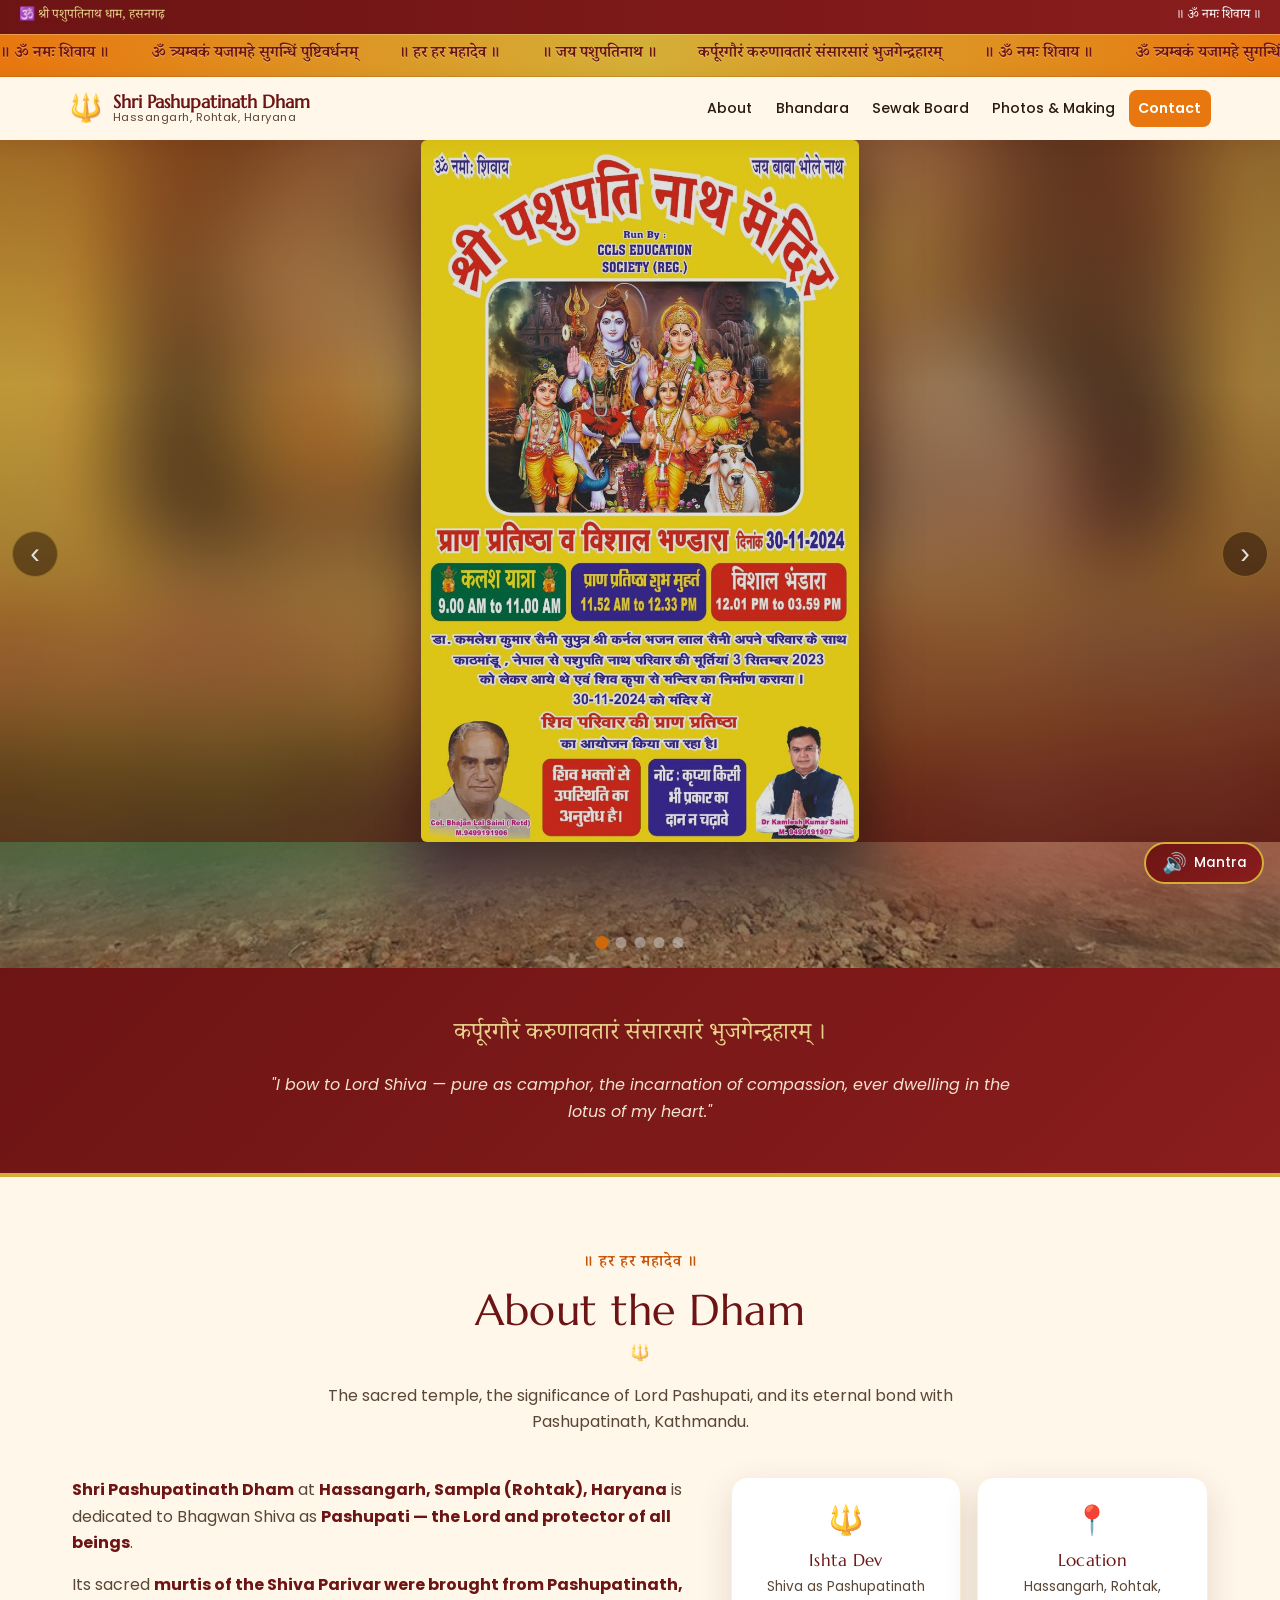
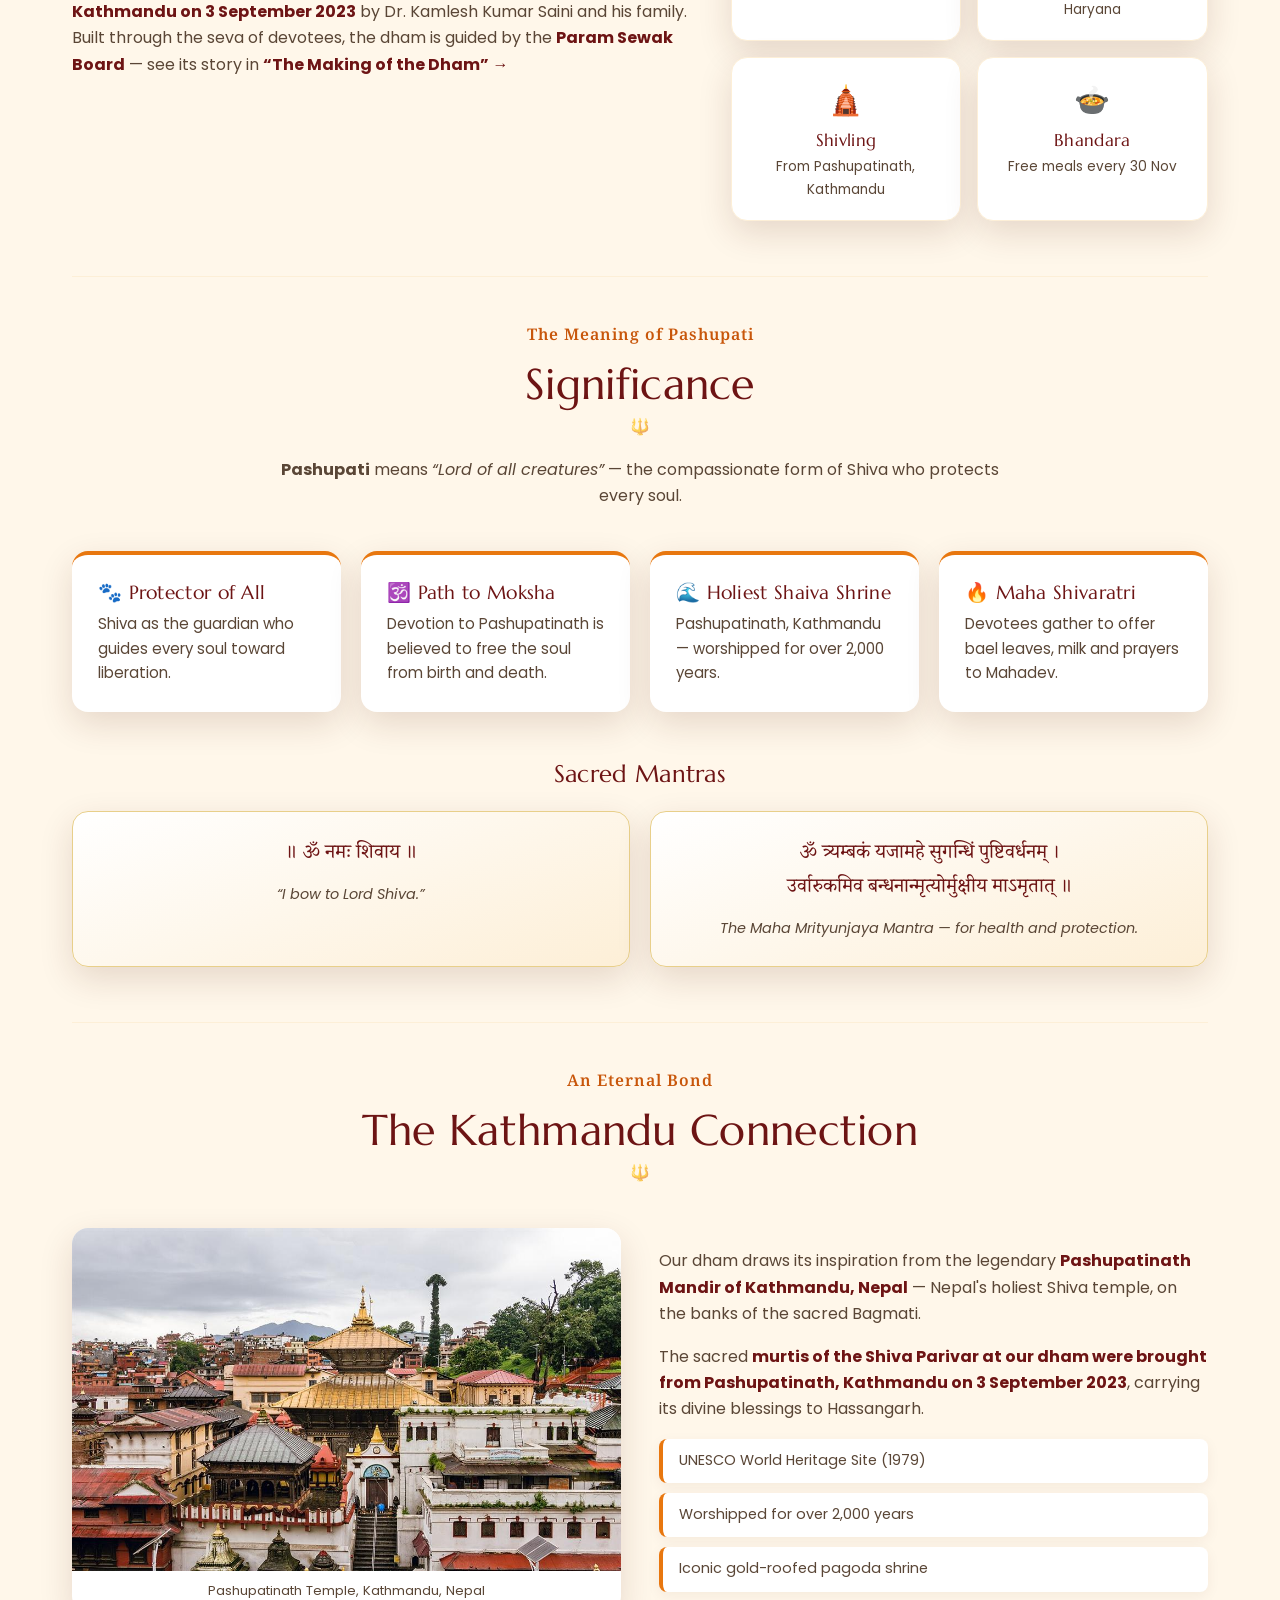
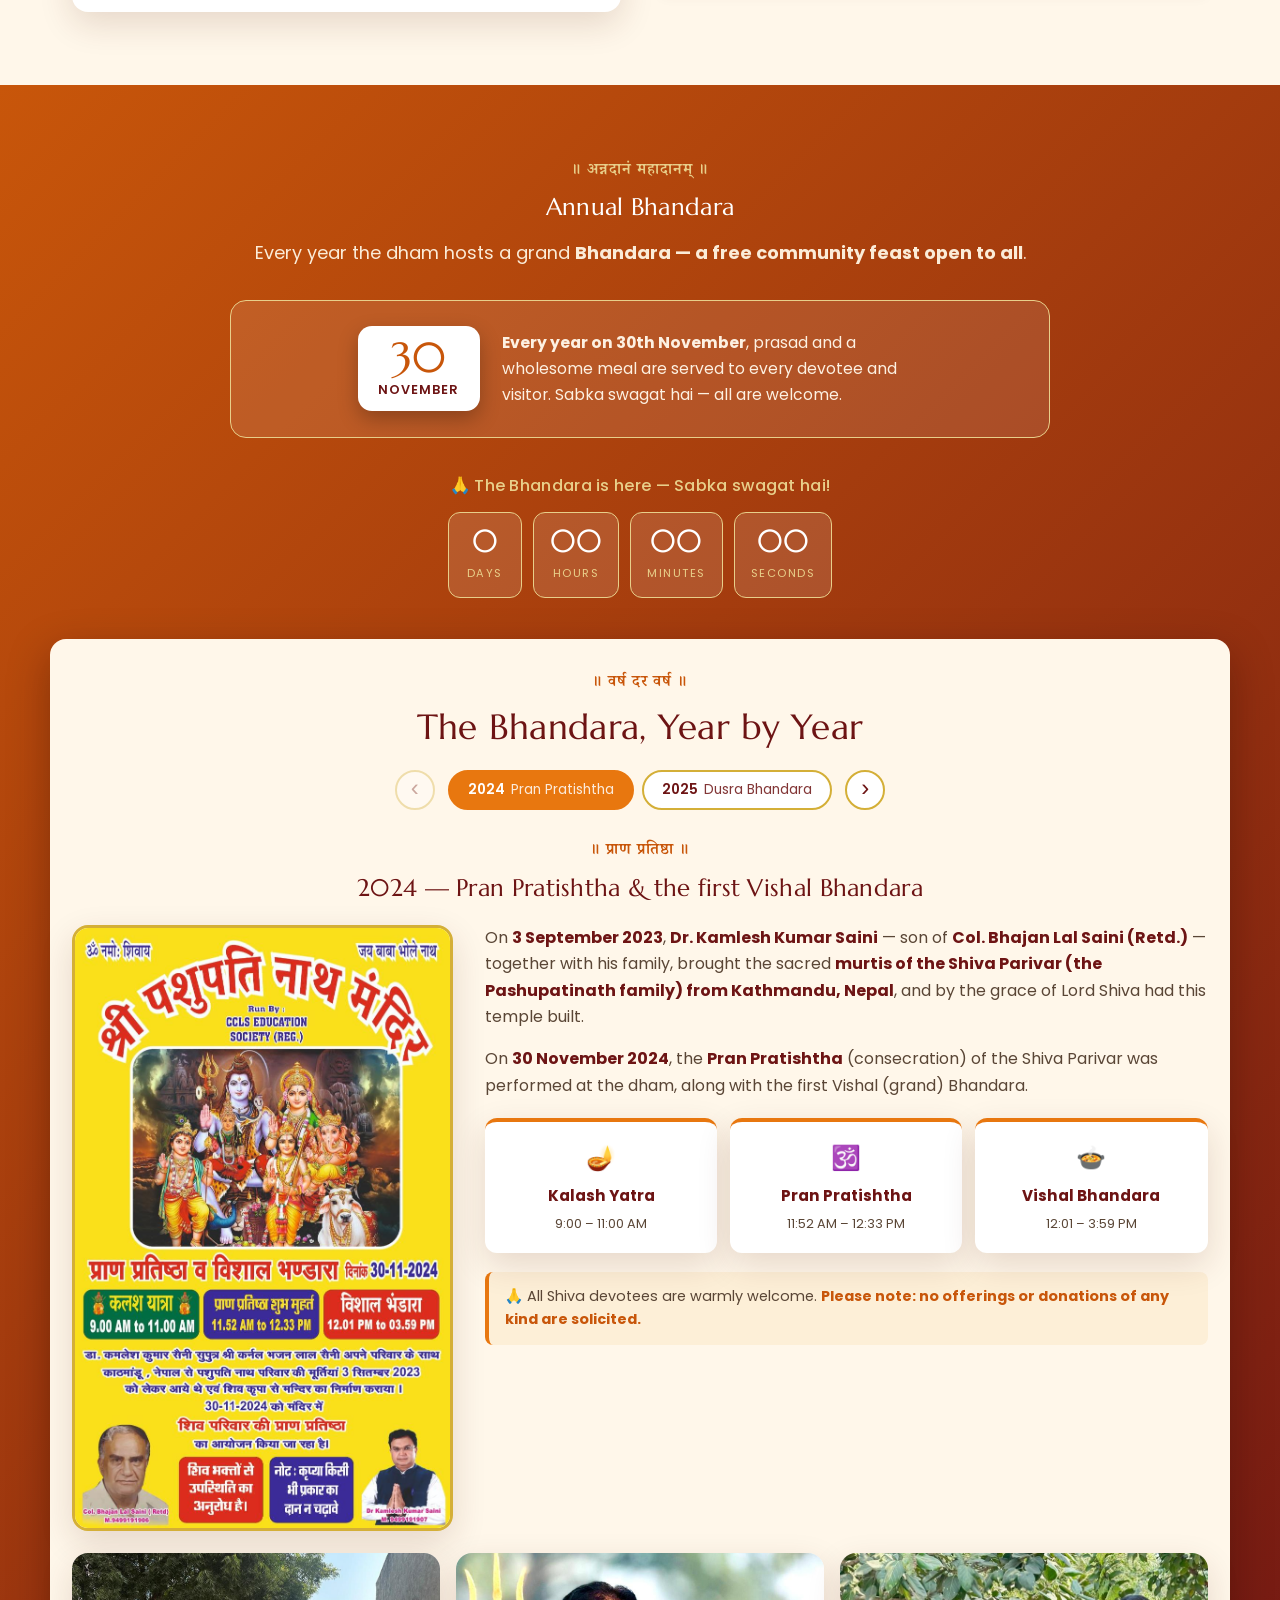
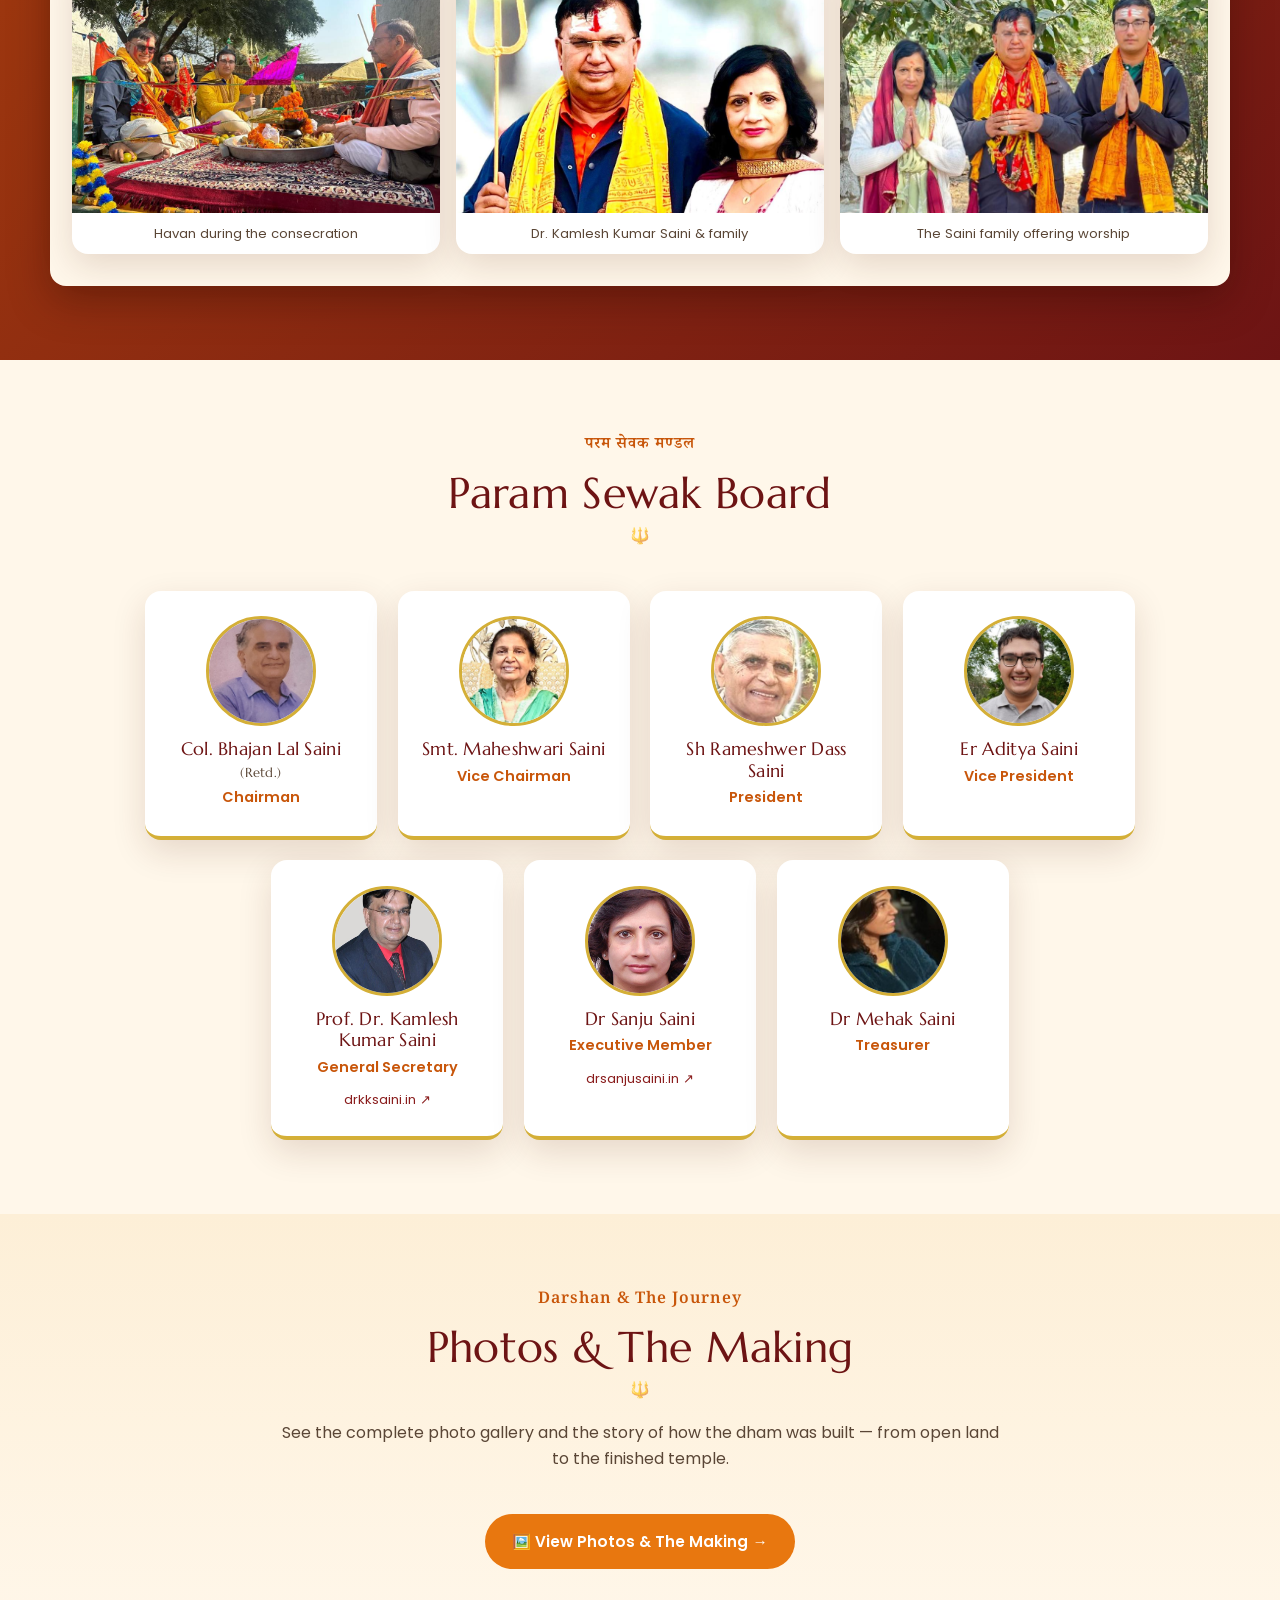
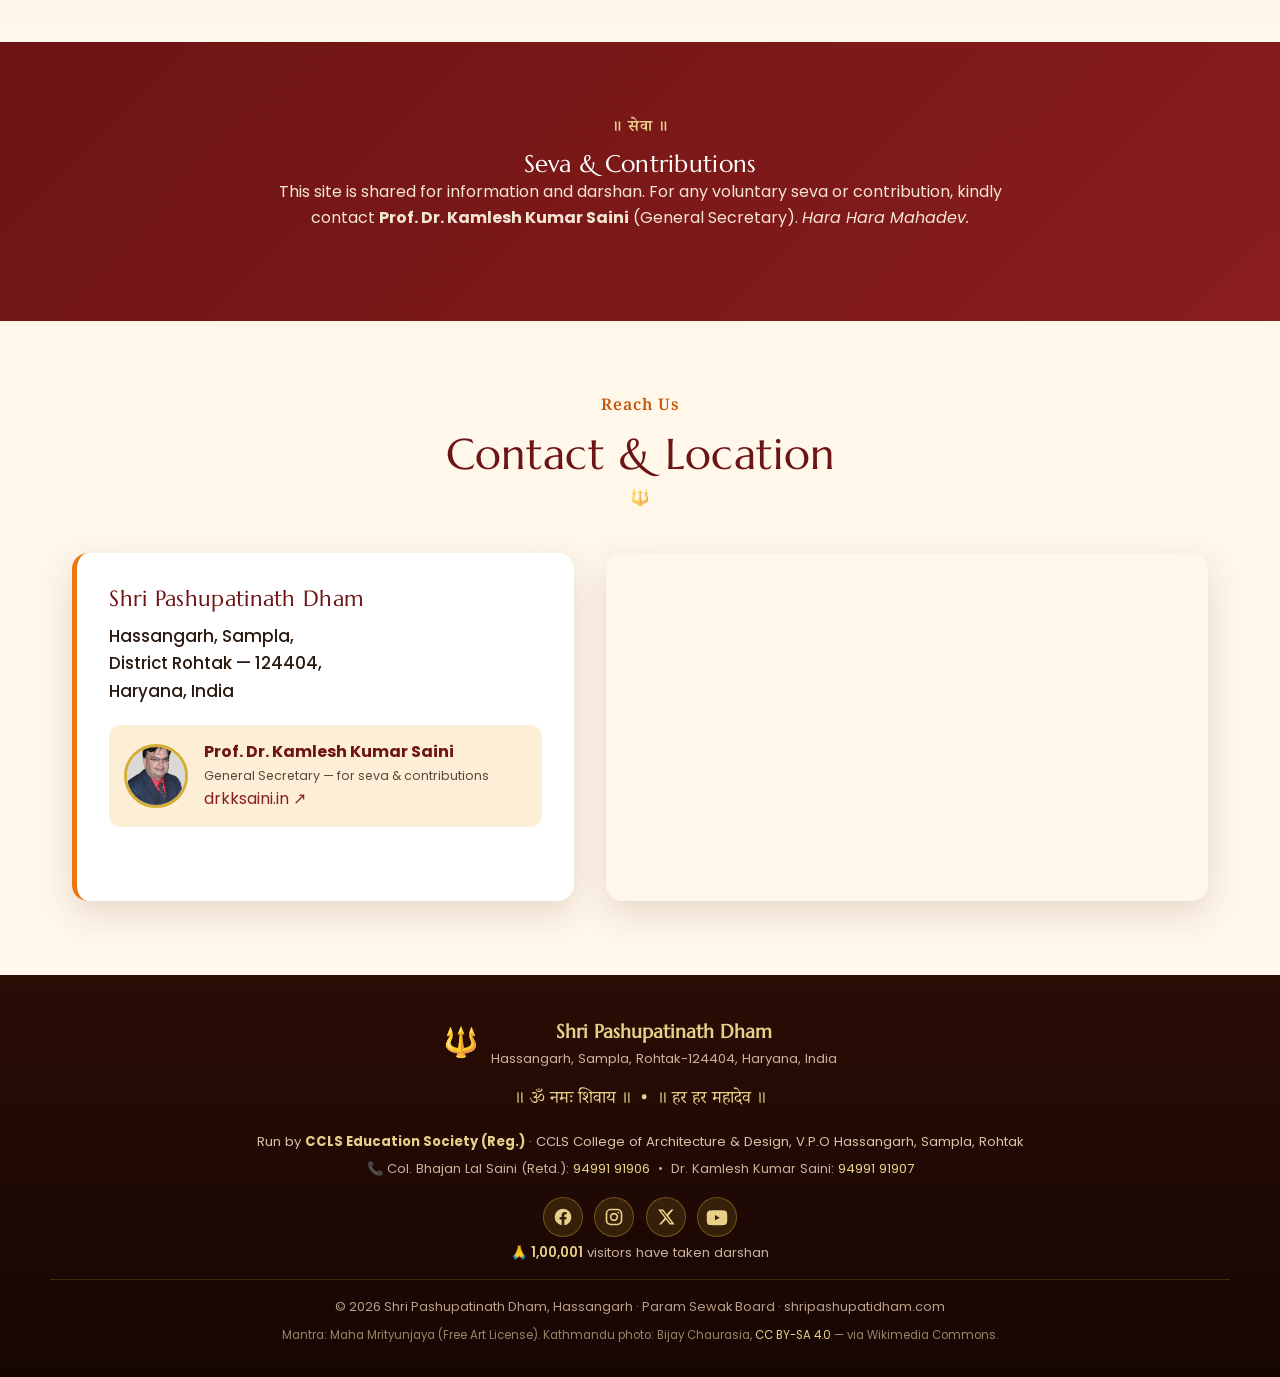
==== commit c91f0674: "Replace the hero poster's black letterbox bars with a warm blurred fill The 2024 poster is portrait," ====
--- a/index.html
+++ b/index.html
@@ -61,7 +61,10 @@
   <section class="hero" id="home">
     <div class="slideshow hero-ss" id="slideshow">
       <div class="slides">
-        <figure class="slide poster-slide"><img src="assets/poster-2024.jpg" alt="Pran Pratishtha & Vishal Bhandara, 30 November 2024 — invitation poster"/></figure>
+        <figure class="slide poster-slide">
+          <img class="poster-bg" src="assets/poster-2024.jpg" alt="" aria-hidden="true"/>
+          <img src="assets/poster-2024.jpg" alt="Pran Pratishtha & Vishal Bhandara, 30 November 2024 — invitation poster"/>
+        </figure>
         <figure class="slide"><img src="assets/gallery/img-28.jpg" alt="Shri Pashupatinath Dham, Hassangarh"/></figure>
         <figure class="slide"><img src="assets/gallery/img-29.jpg" alt="The finished dham"/></figure>
         <figure class="slide"><img src="assets/gallery/img-35.jpg" alt="Havan during the Pran Pratishtha"/></figure>
--- a/css/styles.css
+++ b/css/styles.css
@@ -160,13 +160,24 @@
 .hero-ss .slides{position:absolute;inset:0}
 .hero-ss .slide{background:#160603}
 .hero-ss .slide img{width:100%;height:100%;object-fit:cover;cursor:default}
-.hero-ss .poster-slide img{object-fit:contain;cursor:zoom-in;max-height:78vh;width:auto;margin:0 auto;align-self:flex-start}
+/* Poster slide: the poster is shown whole (contain), so the space around it is
+   filled with a blurred, warm-washed copy of the poster instead of flat black. */
+.hero-ss .poster-slide{position:relative;background:var(--maroon)}
+.hero-ss .poster-slide .poster-bg{position:absolute;inset:0;z-index:0;width:100%;height:100%;
+  max-height:none;object-fit:cover;filter:blur(38px) saturate(1.5) sepia(.55) brightness(.82);
+  transform:scale(1.18);cursor:default}
+.hero-ss .poster-slide::after{content:"";position:absolute;inset:0;z-index:1;pointer-events:none;
+  background:linear-gradient(180deg,rgba(90,20,8,.30),rgba(90,20,8,0) 35%,rgba(85,17,10,.55)),
+             linear-gradient(135deg,rgba(232,119,15,.40),rgba(212,175,55,.18) 45%,rgba(109,20,20,.50))}
+.hero-ss .poster-slide img{position:relative;z-index:2;object-fit:contain;cursor:zoom-in;
+  max-height:78vh;width:auto;margin:0 auto;align-self:flex-start;
+  border-radius:6px;box-shadow:0 18px 55px rgba(30,6,0,.55)}
 .hero .hero-overlay{z-index:2;pointer-events:none}
 .hero .hero-content{z-index:3;transition:opacity .5s ease}
 .hero-ss .slide-dots{bottom:20px}
 .hero .hero-scroll{display:none}
 .hero.show-poster .hero-content{opacity:0;visibility:hidden}
-.hero.show-poster .hero-overlay{background:rgba(15,4,0,.28)}
+.hero.show-poster .hero-overlay{background:rgba(15,4,0,.12)}
 @media(max-width:700px){.hero-ss .slide-dots{bottom:16px}}
 
 /* ===== Quote strip ===== */
